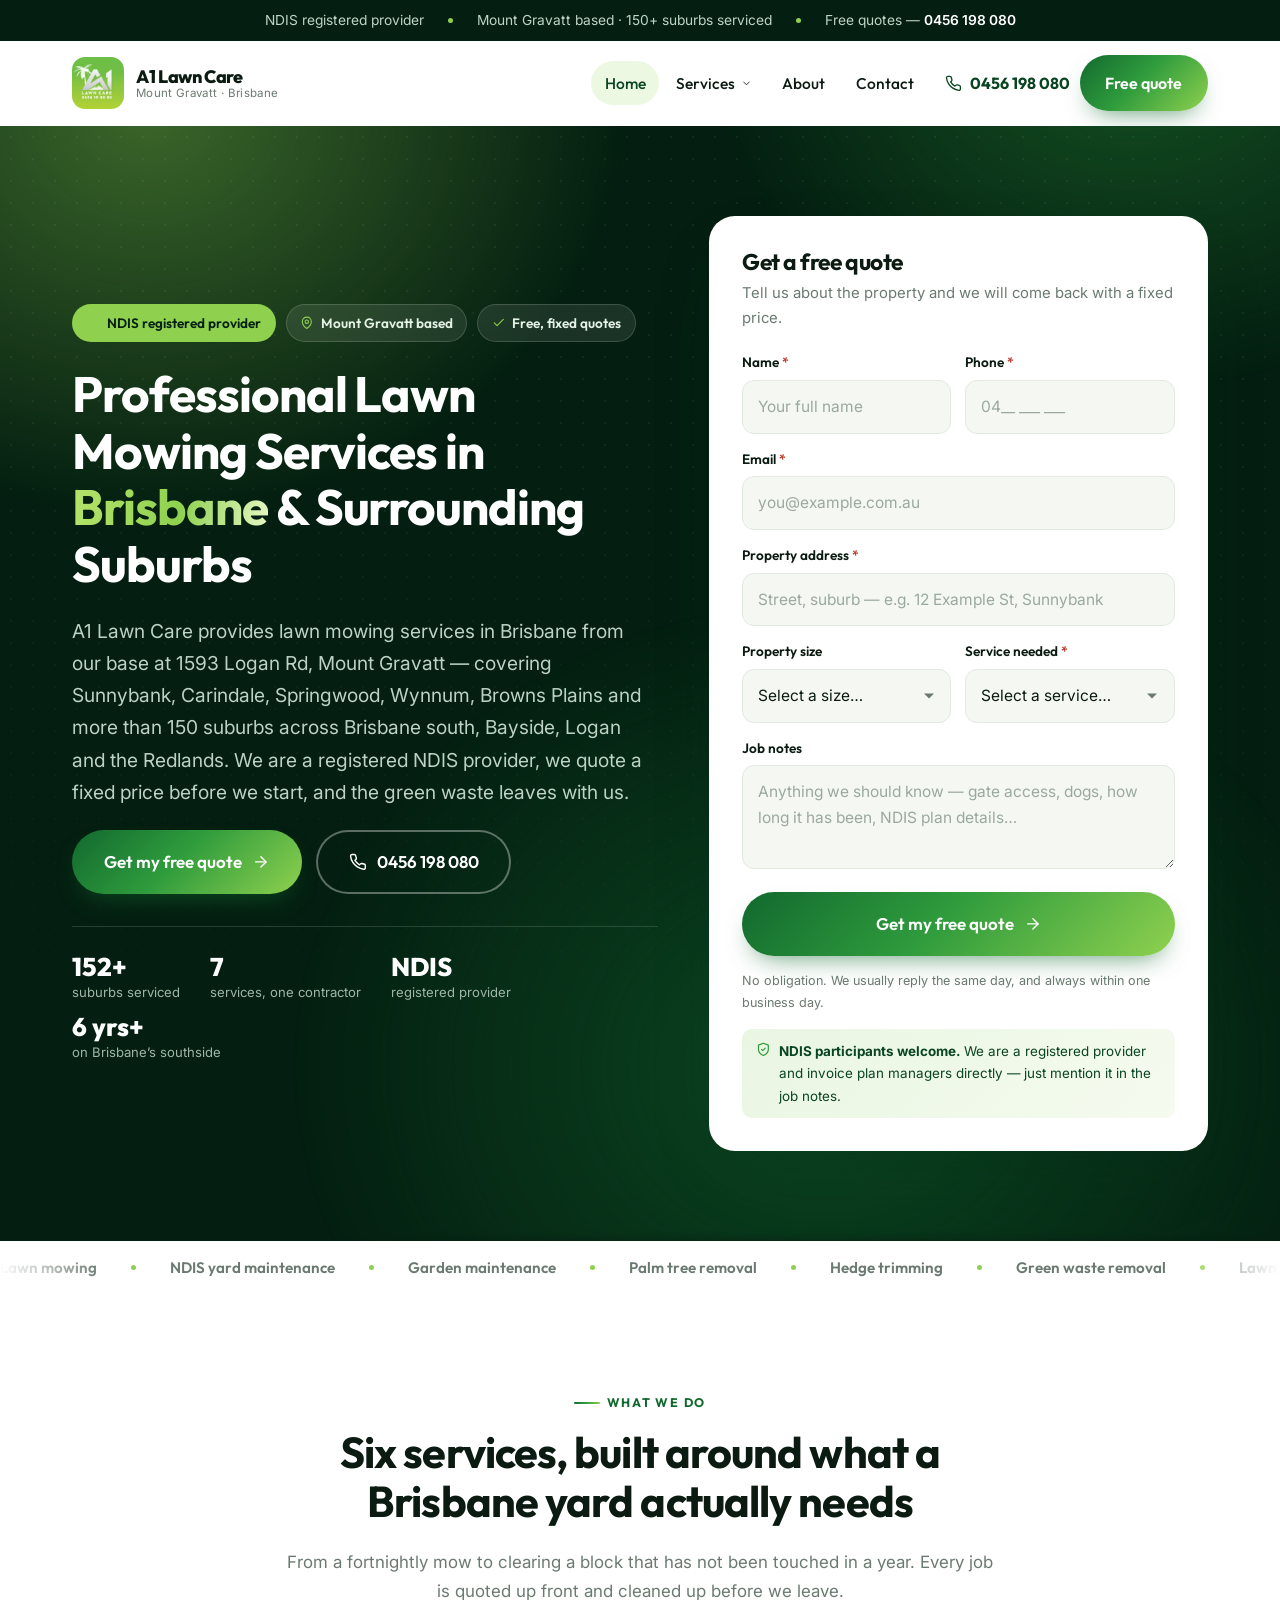
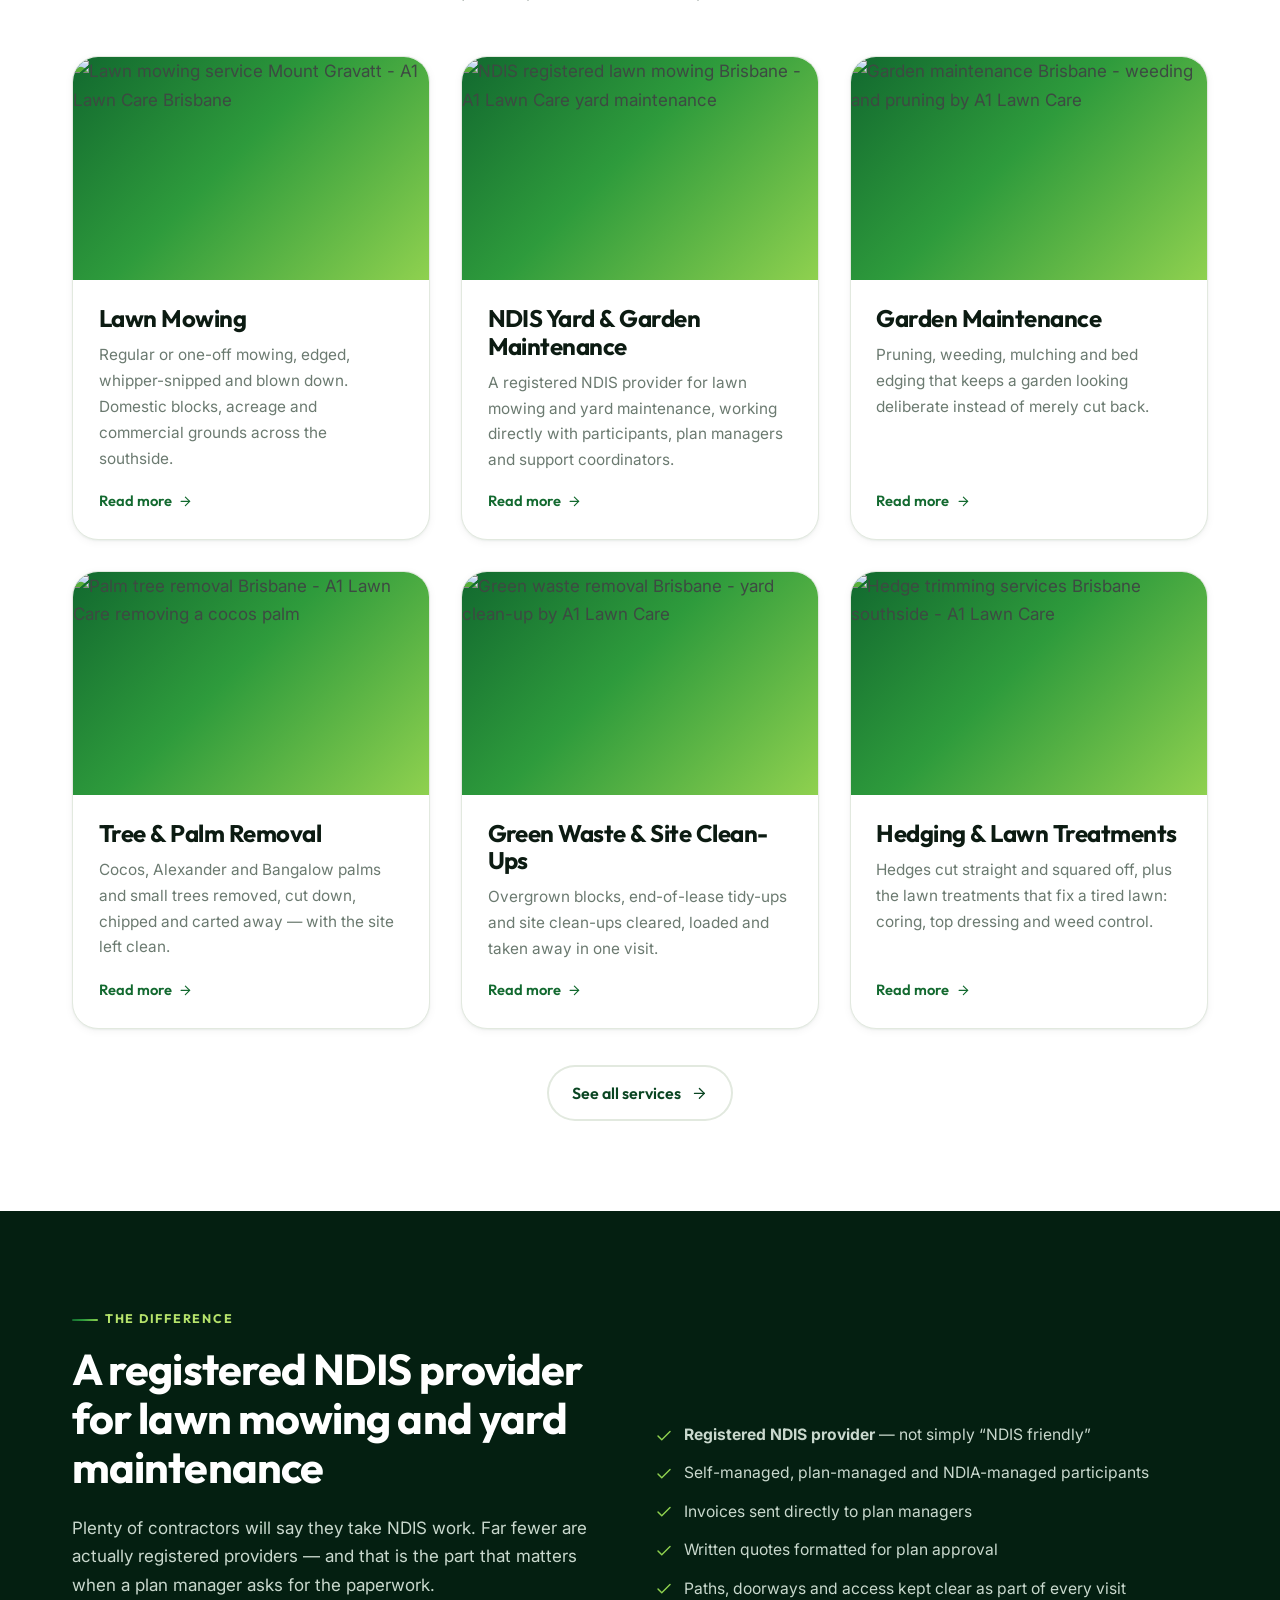
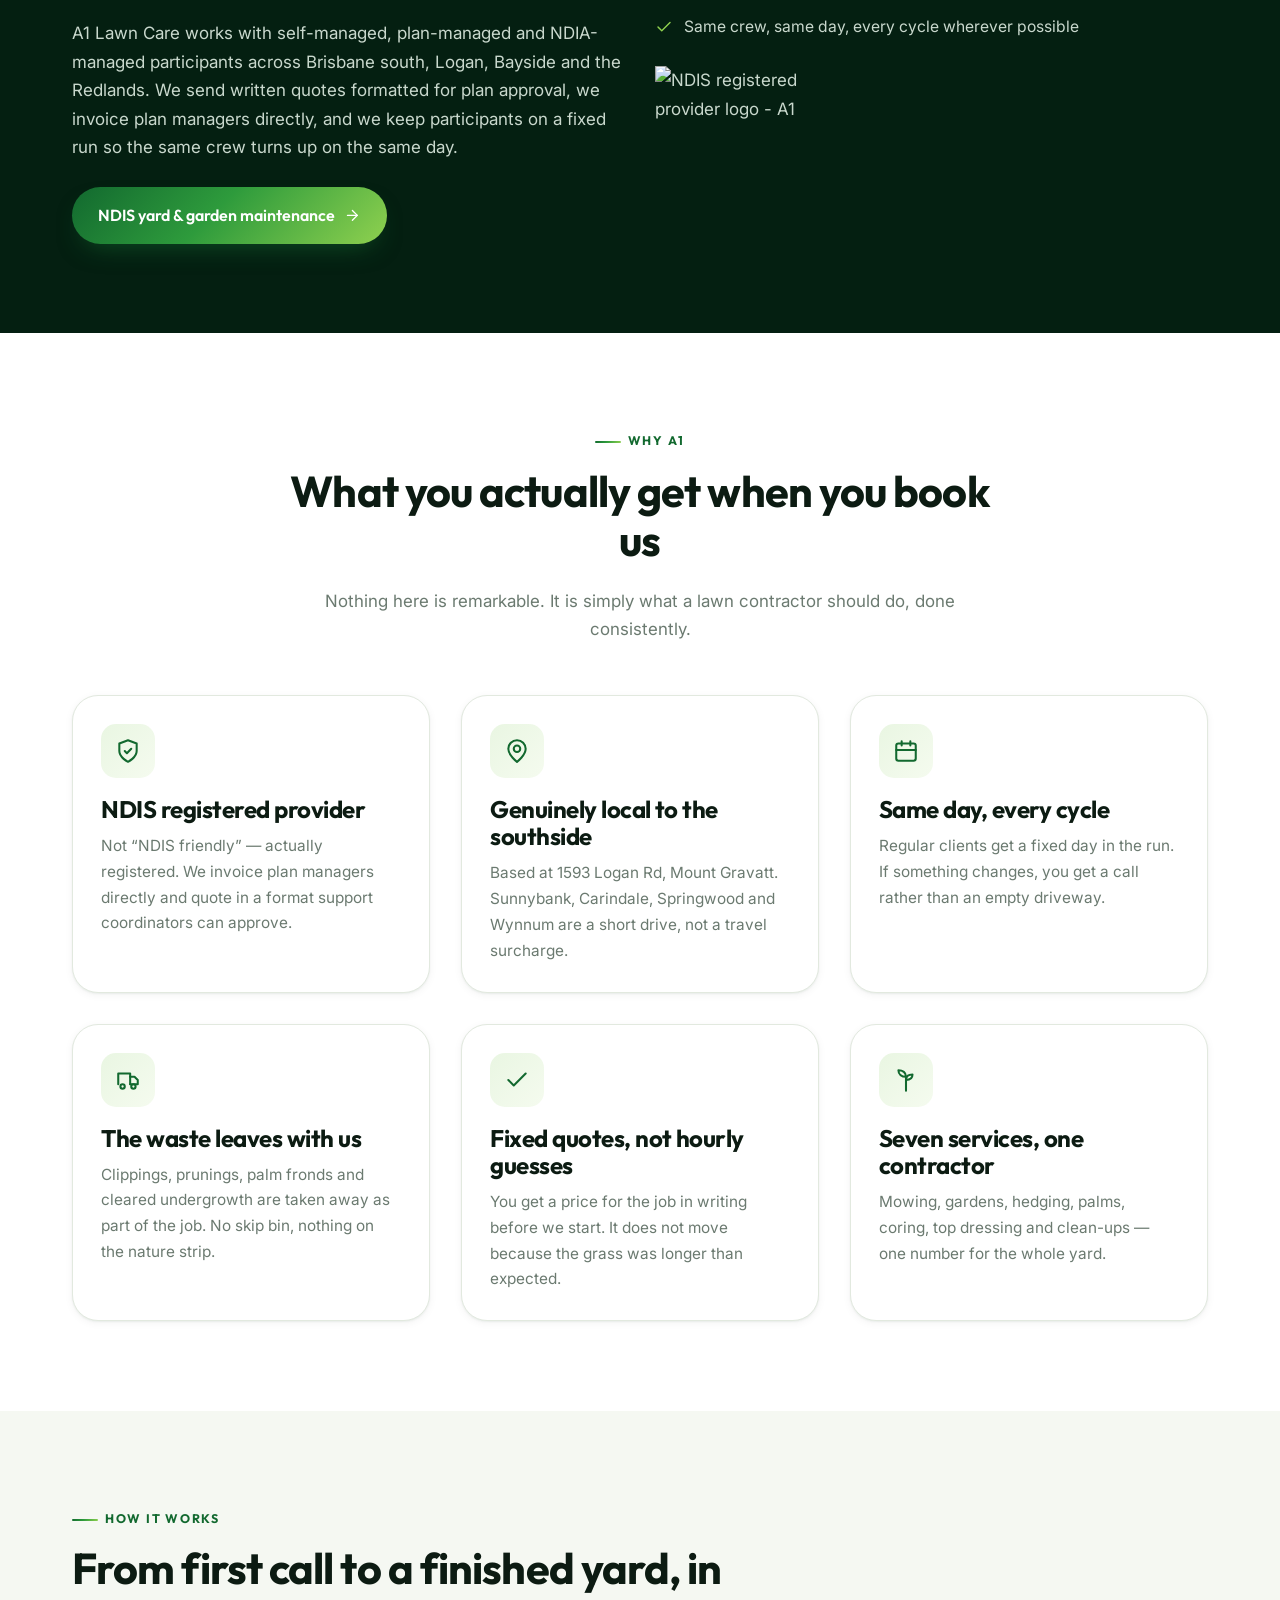
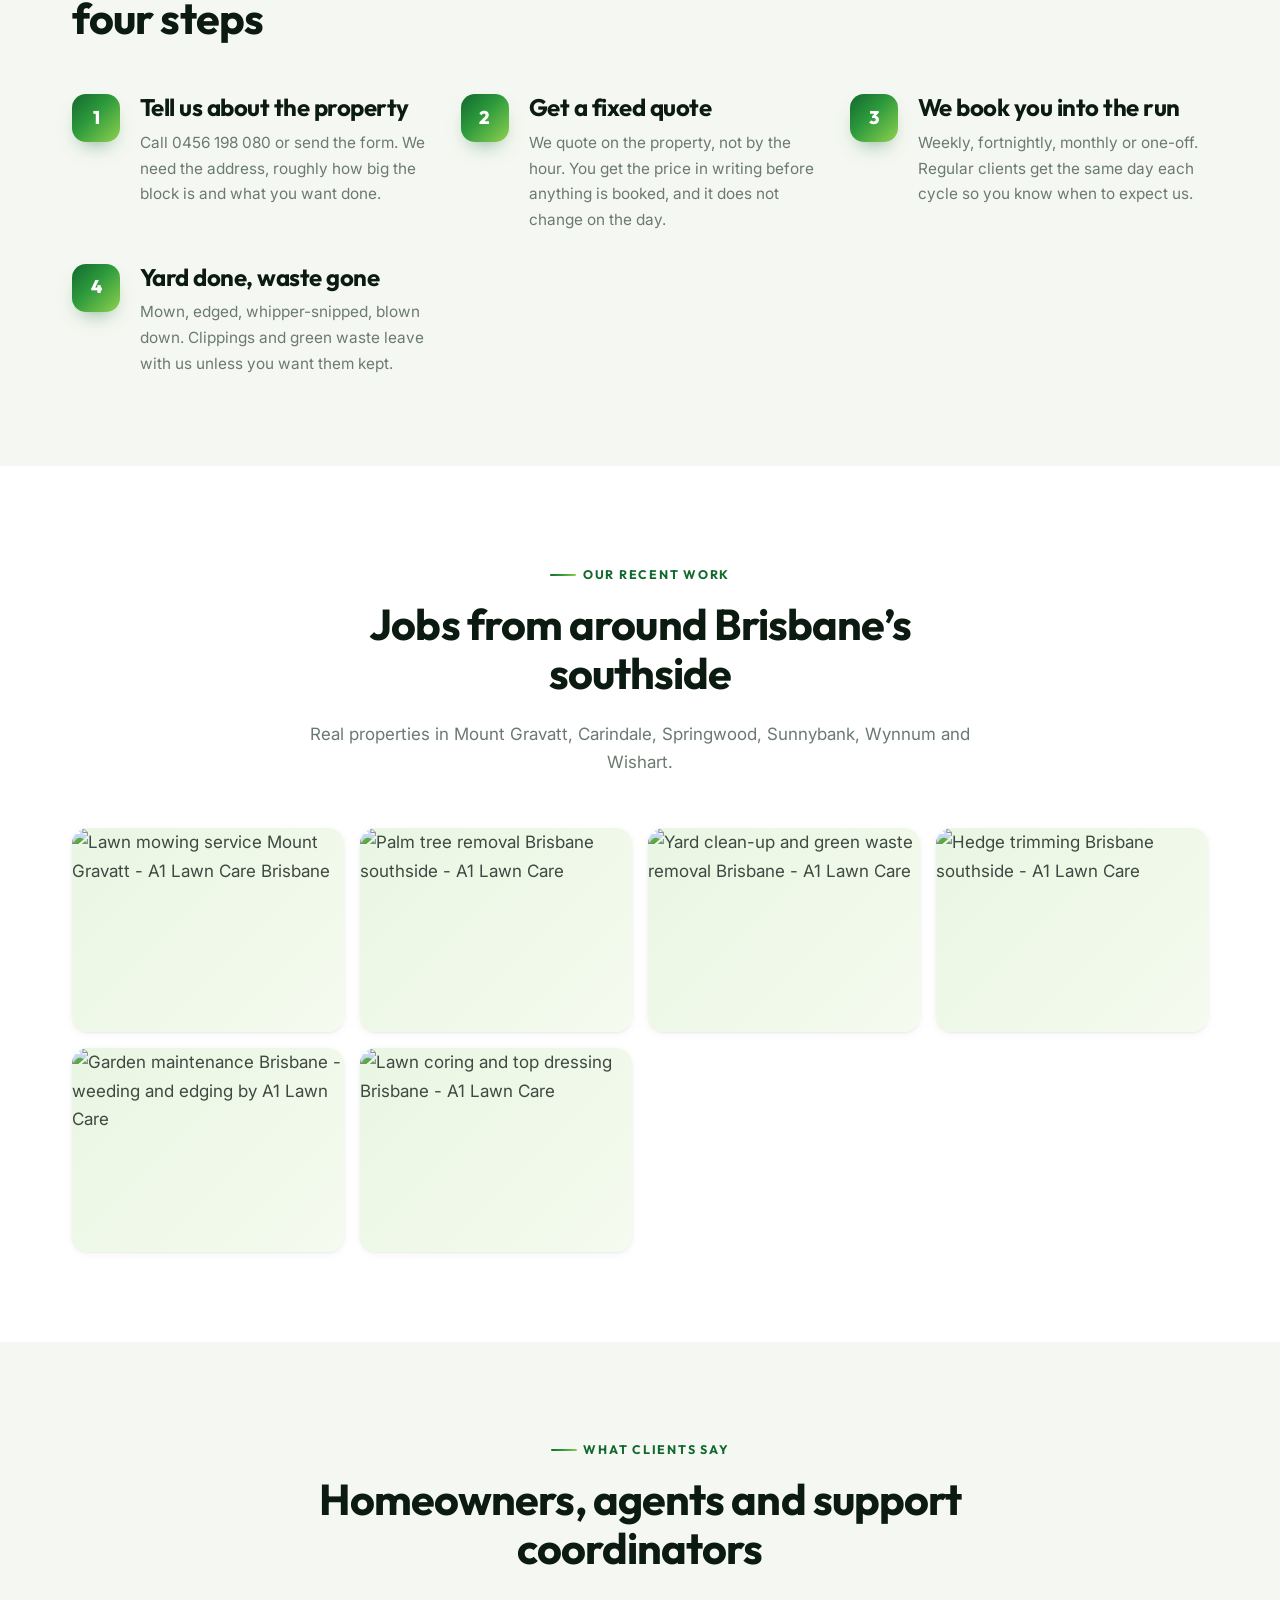
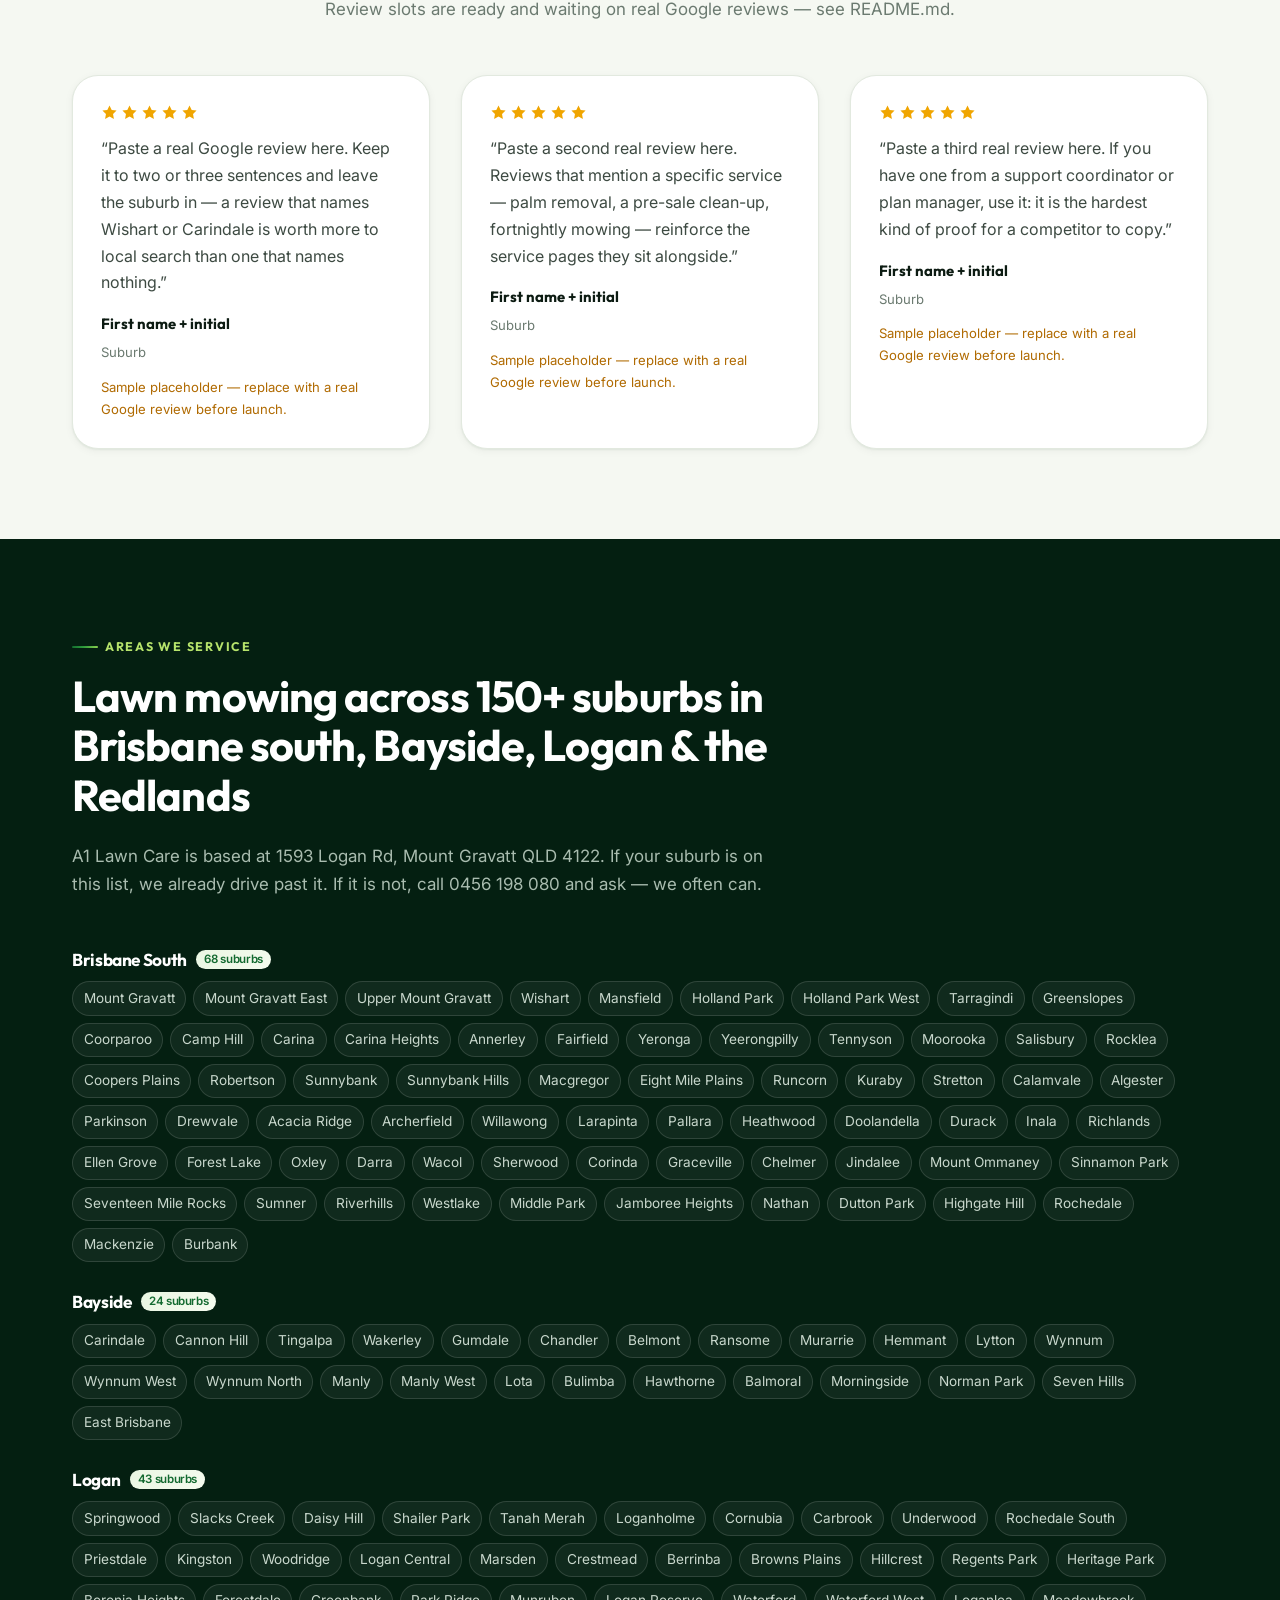
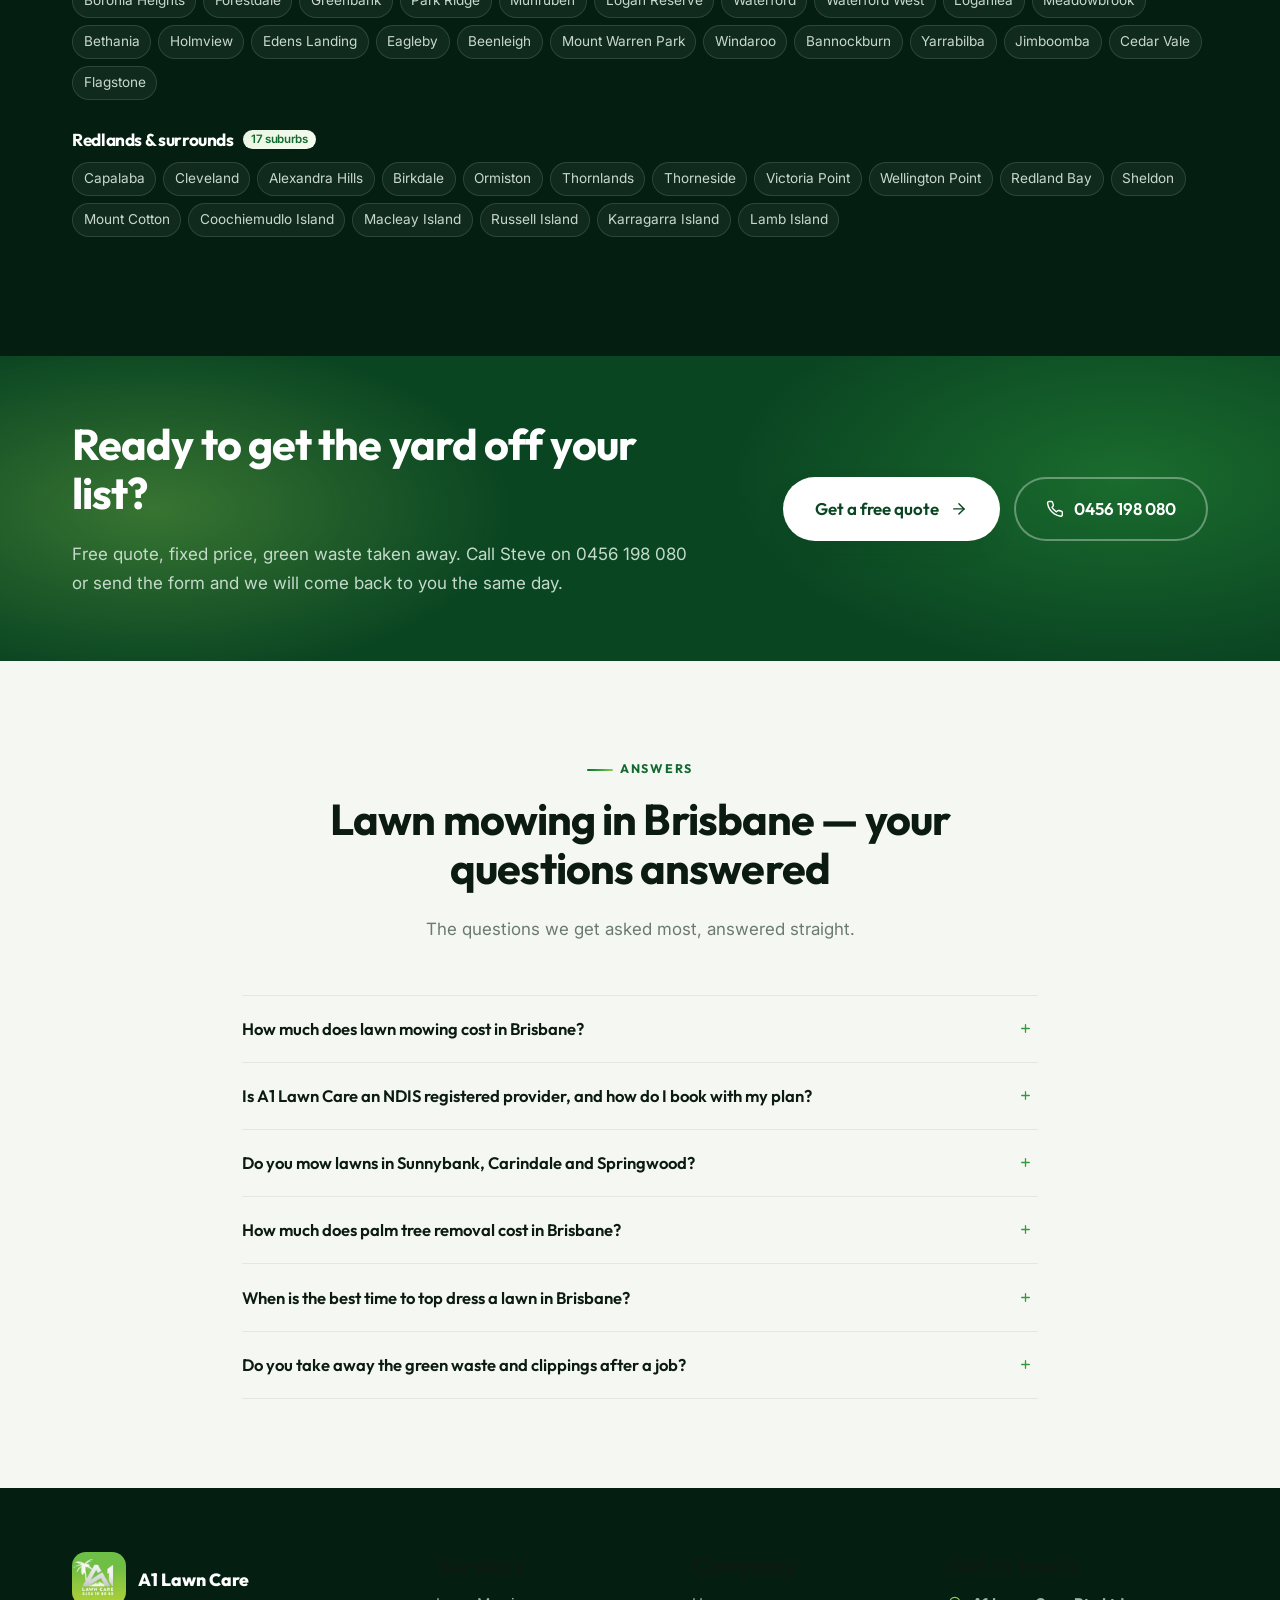
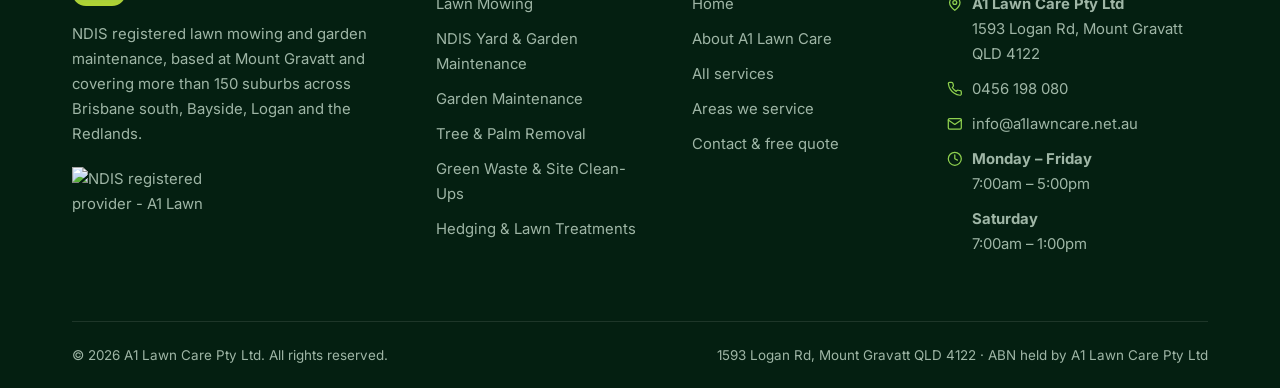
==== index.html @ 2d547457 "Build A1 Lawn Care website to the SEO research spec Static, animated marketing site for A1 Lawn Care" ====
<!DOCTYPE html>
<html lang="en-AU">
  <head>
    <meta charset="utf-8">
    <!-- Pinch-zoom deliberately left enabled (research section 04) -->
    <meta name="viewport" content="width=device-width, initial-scale=1">
    <title>Lawn Mowing Services Brisbane | A1 Lawn Care Mt Gravatt</title>
    <meta name="description" content="Lawn mowing services in Brisbane by A1 Lawn Care - an NDIS registered provider covering Mount Gravatt, Sunnybank, Bayside &amp; Logan. Get a free quote today.">
    <link rel="canonical" href="https://www.a1lawncare.net.au/">
    <meta name="robots" content="index, follow, max-image-preview:large, max-snippet:-1, max-video-preview:-1">
    <meta name="author" content="A1 Lawn Care Pty Ltd">
    <meta name="geo.region" content="AU-QLD">
    <meta name="geo.placename" content="Mount Gravatt, Queensland">
    <meta name="geo.position" content="-27.5406;153.0776">
    <meta name="ICBM" content="-27.5406, 153.0776">

    <meta property="og:type" content="website">
    <meta property="og:locale" content="en_AU">
    <meta property="og:site_name" content="A1 Lawn Care Pty Ltd">
    <meta property="og:title" content="Lawn Mowing Services Brisbane | A1 Lawn Care Mt Gravatt">
    <meta property="og:description" content="Lawn mowing services in Brisbane by A1 Lawn Care - an NDIS registered provider covering Mount Gravatt, Sunnybank, Bayside &amp; Logan. Get a free quote today.">
    <meta property="og:url" content="https://www.a1lawncare.net.au/">
    <meta property="og:image" content="https://www.a1lawncare.net.au/assets/img/gallery-01.webp">
    <meta name="twitter:card" content="summary_large_image">
    <meta name="twitter:title" content="Lawn Mowing Services Brisbane | A1 Lawn Care Mt Gravatt">
    <meta name="twitter:description" content="Lawn mowing services in Brisbane by A1 Lawn Care - an NDIS registered provider covering Mount Gravatt, Sunnybank, Bayside &amp; Logan. Get a free quote today.">
    <meta name="twitter:image" content="https://www.a1lawncare.net.au/assets/img/gallery-01.webp">

    <meta name="theme-color" content="#05301A">
    <link rel="icon" href="/assets/img/a1-lawn-care-logo.webp" type="image/webp">
    <link rel="apple-touch-icon" href="/assets/img/a1-lawn-care-logo.webp">

    <link rel="preconnect" href="https://fonts.googleapis.com">
    <link rel="preconnect" href="https://fonts.gstatic.com" crossorigin>
    <link rel="preload" as="style" href="https://fonts.googleapis.com/css2?family=Inter:wght@400;500;600&family=Outfit:wght@500;600;700;800&display=swap">
    <link rel="stylesheet" href="https://fonts.googleapis.com/css2?family=Inter:wght@400;500;600&family=Outfit:wght@500;600;700;800&display=swap" media="print" onload="this.media='all'">
    <noscript><link rel="stylesheet" href="https://fonts.googleapis.com/css2?family=Inter:wght@400;500;600&family=Outfit:wght@500;600;700;800&display=swap"></noscript>
    <link rel="stylesheet" href="/assets/css/site.css">
    <script>document.documentElement.className += " js";</script>

    <!-- Conversion tracking: installed once, globally. Detects form submissions. -->
    <script
      src="https://link.msgsndr.com/js/external-tracking.js"
      data-tracking-id="tk_6582cb70c3d84289821c555a3d8691f9"
    ></script>
    <script type="application/ld+json">{"@context":"https://schema.org","@type":"LandscapingBusiness","@id":"https://www.a1lawncare.net.au/#business","name":"A1 Lawn Care Pty Ltd","alternateName":"A1 Lawn Care","url":"https://www.a1lawncare.net.au/","telephone":"+61456198080","email":"info@a1lawncare.net.au","image":"https://www.a1lawncare.net.au/assets/img/a1-lawn-care-logo.webp","logo":"https://www.a1lawncare.net.au/assets/img/a1-lawn-care-logo.webp","priceRange":"$$","currenciesAccepted":"AUD","paymentAccepted":"Cash, Bank transfer, Credit card, NDIS plan managed","foundingDate":"2019","description":"NDIS registered lawn mowing, garden maintenance, hedging, palm removal and green waste removal across Brisbane south, Bayside, Logan and the Redlands. Based at 1593 Logan Rd, Mount Gravatt QLD 4122.","address":{"@type":"PostalAddress","streetAddress":"1593 Logan Rd","addressLocality":"Mount Gravatt","addressRegion":"QLD","postalCode":"4122","addressCountry":"AU"},"geo":{"@type":"GeoCoordinates","latitude":-27.5406,"longitude":153.0776},"hasMap":"https://www.google.com/maps/search/?api=1&query=1593+Logan+Rd+Mount+Gravatt+QLD+4122","sameAs":["https://www.facebook.com/NDISmowing"],"openingHoursSpecification":[{"@type":"OpeningHoursSpecification","dayOfWeek":["Monday","Tuesday","Wednesday","Thursday","Friday"],"opens":"07:00","closes":"17:00"},{"@type":"OpeningHoursSpecification","dayOfWeek":["Saturday"],"opens":"07:00","closes":"13:00"}],"areaServed":[{"@type":"City","name":"Brisbane","addressRegion":"QLD","addressCountry":"AU"},{"@type":"City","name":"Logan City","addressRegion":"QLD","addressCountry":"AU"},{"@type":"City","name":"Redland City","addressRegion":"QLD","addressCountry":"AU"},{"@type":"Place","name":"Mount Gravatt, QLD"},{"@type":"Place","name":"Mount Gravatt East, QLD"},{"@type":"Place","name":"Upper Mount Gravatt, QLD"},{"@type":"Place","name":"Wishart, QLD"},{"@type":"Place","name":"Mansfield, QLD"},{"@type":"Place","name":"Holland Park, QLD"},{"@type":"Place","name":"Holland Park West, QLD"},{"@type":"Place","name":"Tarragindi, QLD"},{"@type":"Place","name":"Greenslopes, QLD"},{"@type":"Place","name":"Coorparoo, QLD"},{"@type":"Place","name":"Camp Hill, QLD"},{"@type":"Place","name":"Carina, QLD"},{"@type":"Place","name":"Carina Heights, QLD"},{"@type":"Place","name":"Annerley, QLD"},{"@type":"Place","name":"Fairfield, QLD"},{"@type":"Place","name":"Yeronga, QLD"},{"@type":"Place","name":"Yeerongpilly, QLD"},{"@type":"Place","name":"Tennyson, QLD"},{"@type":"Place","name":"Moorooka, QLD"},{"@type":"Place","name":"Salisbury, QLD"},{"@type":"Place","name":"Rocklea, QLD"},{"@type":"Place","name":"Coopers Plains, QLD"},{"@type":"Place","name":"Robertson, QLD"},{"@type":"Place","name":"Sunnybank, QLD"},{"@type":"Place","name":"Sunnybank Hills, QLD"},{"@type":"Place","name":"Macgregor, QLD"},{"@type":"Place","name":"Eight Mile Plains, QLD"},{"@type":"Place","name":"Runcorn, QLD"},{"@type":"Place","name":"Kuraby, QLD"},{"@type":"Place","name":"Stretton, QLD"},{"@type":"Place","name":"Calamvale, QLD"},{"@type":"Place","name":"Algester, QLD"},{"@type":"Place","name":"Parkinson, QLD"},{"@type":"Place","name":"Drewvale, QLD"},{"@type":"Place","name":"Acacia Ridge, QLD"},{"@type":"Place","name":"Archerfield, QLD"},{"@type":"Place","name":"Willawong, QLD"},{"@type":"Place","name":"Larapinta, QLD"},{"@type":"Place","name":"Pallara, QLD"},{"@type":"Place","name":"Heathwood, QLD"},{"@type":"Place","name":"Doolandella, QLD"},{"@type":"Place","name":"Durack, QLD"},{"@type":"Place","name":"Inala, QLD"},{"@type":"Place","name":"Richlands, QLD"},{"@type":"Place","name":"Ellen Grove, QLD"},{"@type":"Place","name":"Forest Lake, QLD"},{"@type":"Place","name":"Oxley, QLD"},{"@type":"Place","name":"Darra, QLD"},{"@type":"Place","name":"Wacol, QLD"},{"@type":"Place","name":"Sherwood, QLD"},{"@type":"Place","name":"Corinda, QLD"},{"@type":"Place","name":"Graceville, QLD"},{"@type":"Place","name":"Chelmer, QLD"},{"@type":"Place","name":"Jindalee, QLD"},{"@type":"Place","name":"Mount Ommaney, QLD"},{"@type":"Place","name":"Sinnamon Park, QLD"},{"@type":"Place","name":"Seventeen Mile Rocks, QLD"},{"@type":"Place","name":"Sumner, QLD"},{"@type":"Place","name":"Riverhills, QLD"},{"@type":"Place","name":"Westlake, QLD"},{"@type":"Place","name":"Middle Park, QLD"},{"@type":"Place","name":"Jamboree Heights, QLD"},{"@type":"Place","name":"Nathan, QLD"},{"@type":"Place","name":"Dutton Park, QLD"},{"@type":"Place","name":"Highgate Hill, QLD"},{"@type":"Place","name":"Rochedale, QLD"},{"@type":"Place","name":"Mackenzie, QLD"},{"@type":"Place","name":"Burbank, QLD"},{"@type":"Place","name":"Carindale, QLD"},{"@type":"Place","name":"Cannon Hill, QLD"},{"@type":"Place","name":"Tingalpa, QLD"},{"@type":"Place","name":"Wakerley, QLD"},{"@type":"Place","name":"Gumdale, QLD"},{"@type":"Place","name":"Chandler, QLD"},{"@type":"Place","name":"Belmont, QLD"},{"@type":"Place","name":"Ransome, QLD"},{"@type":"Place","name":"Murarrie, QLD"},{"@type":"Place","name":"Hemmant, QLD"},{"@type":"Place","name":"Lytton, QLD"},{"@type":"Place","name":"Wynnum, QLD"},{"@type":"Place","name":"Wynnum West, QLD"},{"@type":"Place","name":"Wynnum North, QLD"},{"@type":"Place","name":"Manly, QLD"},{"@type":"Place","name":"Manly West, QLD"},{"@type":"Place","name":"Lota, QLD"},{"@type":"Place","name":"Bulimba, QLD"},{"@type":"Place","name":"Hawthorne, QLD"},{"@type":"Place","name":"Balmoral, QLD"},{"@type":"Place","name":"Morningside, QLD"},{"@type":"Place","name":"Norman Park, QLD"},{"@type":"Place","name":"Seven Hills, QLD"},{"@type":"Place","name":"East Brisbane, QLD"},{"@type":"Place","name":"Springwood, QLD"},{"@type":"Place","name":"Slacks Creek, QLD"},{"@type":"Place","name":"Daisy Hill, QLD"},{"@type":"Place","name":"Shailer Park, QLD"},{"@type":"Place","name":"Tanah Merah, QLD"},{"@type":"Place","name":"Loganholme, QLD"},{"@type":"Place","name":"Cornubia, QLD"},{"@type":"Place","name":"Carbrook, QLD"},{"@type":"Place","name":"Underwood, QLD"},{"@type":"Place","name":"Rochedale South, QLD"},{"@type":"Place","name":"Priestdale, QLD"},{"@type":"Place","name":"Kingston, QLD"},{"@type":"Place","name":"Woodridge, QLD"},{"@type":"Place","name":"Logan Central, QLD"},{"@type":"Place","name":"Marsden, QLD"},{"@type":"Place","name":"Crestmead, QLD"},{"@type":"Place","name":"Berrinba, QLD"},{"@type":"Place","name":"Browns Plains, QLD"},{"@type":"Place","name":"Hillcrest, QLD"},{"@type":"Place","name":"Regents Park, QLD"},{"@type":"Place","name":"Heritage Park, QLD"},{"@type":"Place","name":"Boronia Heights, QLD"},{"@type":"Place","name":"Forestdale, QLD"},{"@type":"Place","name":"Greenbank, QLD"},{"@type":"Place","name":"Park Ridge, QLD"},{"@type":"Place","name":"Munruben, QLD"},{"@type":"Place","name":"Logan Reserve, QLD"},{"@type":"Place","name":"Waterford, QLD"},{"@type":"Place","name":"Waterford West, QLD"},{"@type":"Place","name":"Loganlea, QLD"},{"@type":"Place","name":"Meadowbrook, QLD"},{"@type":"Place","name":"Bethania, QLD"},{"@type":"Place","name":"Holmview, QLD"},{"@type":"Place","name":"Edens Landing, QLD"},{"@type":"Place","name":"Eagleby, QLD"},{"@type":"Place","name":"Beenleigh, QLD"},{"@type":"Place","name":"Mount Warren Park, QLD"},{"@type":"Place","name":"Windaroo, QLD"},{"@type":"Place","name":"Bannockburn, QLD"},{"@type":"Place","name":"Yarrabilba, QLD"},{"@type":"Place","name":"Jimboomba, QLD"},{"@type":"Place","name":"Cedar Vale, QLD"},{"@type":"Place","name":"Flagstone, QLD"},{"@type":"Place","name":"Capalaba, QLD"},{"@type":"Place","name":"Cleveland, QLD"},{"@type":"Place","name":"Alexandra Hills, QLD"},{"@type":"Place","name":"Birkdale, QLD"},{"@type":"Place","name":"Ormiston, QLD"},{"@type":"Place","name":"Thornlands, QLD"},{"@type":"Place","name":"Thorneside, QLD"},{"@type":"Place","name":"Victoria Point, QLD"},{"@type":"Place","name":"Wellington Point, QLD"},{"@type":"Place","name":"Redland Bay, QLD"},{"@type":"Place","name":"Sheldon, QLD"},{"@type":"Place","name":"Mount Cotton, QLD"},{"@type":"Place","name":"Coochiemudlo Island, QLD"},{"@type":"Place","name":"Macleay Island, QLD"},{"@type":"Place","name":"Russell Island, QLD"},{"@type":"Place","name":"Karragarra Island, QLD"},{"@type":"Place","name":"Lamb Island, QLD"}],"hasOfferCatalog":{"@type":"OfferCatalog","name":"Lawn and garden services","itemListElement":[{"@type":"Offer","itemOffered":{"@type":"Service","name":"Lawn Mowing","url":"https://www.a1lawncare.net.au/services/lawn-mowing/"}},{"@type":"Offer","itemOffered":{"@type":"Service","name":"NDIS Yard & Garden Maintenance","url":"https://www.a1lawncare.net.au/services/ndis-lawn-mowing/"}},{"@type":"Offer","itemOffered":{"@type":"Service","name":"Garden Maintenance","url":"https://www.a1lawncare.net.au/services/garden-maintenance/"}},{"@type":"Offer","itemOffered":{"@type":"Service","name":"Tree & Palm Removal","url":"https://www.a1lawncare.net.au/services/palm-tree-removal/"}},{"@type":"Offer","itemOffered":{"@type":"Service","name":"Green Waste & Site Clean-Ups","url":"https://www.a1lawncare.net.au/services/green-waste-removal/"}},{"@type":"Offer","itemOffered":{"@type":"Service","name":"Hedging & Lawn Treatments","url":"https://www.a1lawncare.net.au/services/hedge-trimming-lawn-treatments/"}}]},"founder":{"@type":"Person","name":"Steve Cope"},"knowsAbout":["Lawn mowing","NDIS yard maintenance","Garden maintenance","Palm tree removal","Green waste removal","Hedge trimming","Lawn coring","Lawn top dressing","Weed control"]}</script>
    <script type="application/ld+json">{"@context":"https://schema.org","@type":"FAQPage","mainEntity":[{"@type":"Question","name":"How much does lawn mowing cost in Brisbane?","acceptedAnswer":{"@type":"Answer","text":"Lawn mowing in Brisbane typically costs between $50 and $90 per visit for a standard suburban block. The price depends on block size, how much edging is involved, how long the grass has been left and whether clippings are taken away. A1 Lawn Care quotes every property before the first visit, and the price is fixed — it does not change on the day."}},{"@type":"Question","name":"Is A1 Lawn Care an NDIS registered provider, and how do I book with my plan?","acceptedAnswer":{"@type":"Answer","text":"Yes. A1 Lawn Care Pty Ltd is a registered NDIS provider for lawn mowing and yard maintenance. Call 0456 198 080 or send an enquiry with the property address and how often you need the yard done, and we will send a written quote you can pass to your plan manager or support coordinator. We work with self-managed, plan-managed and NDIA-managed participants, and we invoice plan managers directly."}},{"@type":"Question","name":"Do you mow lawns in Sunnybank, Carindale and Springwood?","acceptedAnswer":{"@type":"Answer","text":"Yes. A1 Lawn Care mows lawns in Sunnybank, Carindale and Springwood, along with more than 150 other suburbs across Brisbane south, Bayside, Logan and the Redlands. Our base is at 1593 Logan Rd, Mount Gravatt, so the whole southside is within easy reach."}},{"@type":"Question","name":"How much does palm tree removal cost in Brisbane?","acceptedAnswer":{"@type":"Answer","text":"Palm tree removal in Brisbane generally costs between $250 and $900 per palm. The three things that move the price are the height of the palm, how tight the access is, and whether the stump is ground out or cut flush. A1 Lawn Care quotes on site, and the quote includes removing every frond and trunk section from the property."}},{"@type":"Question","name":"When is the best time to top dress a lawn in Brisbane?","acceptedAnswer":{"@type":"Answer","text":"The best time to top dress a lawn in Brisbane is late spring to early summer — roughly October through January. The grass is growing hard and the warm, wet conditions let it push through the sand mix within a few weeks. Top dressing in winter, while couch and buffalo lawns are dormant, smothers the lawn instead of levelling it."}},{"@type":"Question","name":"Do you take away the green waste and clippings after a job?","acceptedAnswer":{"@type":"Answer","text":"Yes. Clippings, prunings, palm fronds and cleared undergrowth all go with us as part of the job, at no extra charge. You do not need a skip bin and nothing is left stacked on the nature strip. If you would rather keep the clippings for compost or mulch, tell us and we will leave them."}}]}</script>
    <script type="application/ld+json">{"@context":"https://schema.org","@type":"WebSite","@id":"https://www.a1lawncare.net.au/#website","url":"https://www.a1lawncare.net.au/","name":"A1 Lawn Care Pty Ltd","inLanguage":"en-AU","publisher":{"@id":"https://www.a1lawncare.net.au/#business"}}</script>
  </head>
  <body>
    <a class="skip-link" href="#main">Skip to content</a>

    <div class="topbar">
      <div class="container topbar-inner">
        <span>NDIS registered provider</span>
        <span class="dot" aria-hidden="true"></span>
        <span>Mount Gravatt based &middot; 150+ suburbs serviced</span>
        <span class="dot" aria-hidden="true"></span>
        <span>Free quotes &mdash; <a href="tel:+61456198080">0456 198 080</a></span>
      </div>
    </div>

    <header class="site-header">
      <div class="container header-inner">
        <a class="brand" href="/">
          <img src="/assets/img/a1-lawn-care-logo.webp" width="52" height="52"
               alt="A1 Lawn Care Pty Ltd logo - lawn mowing Brisbane">
          <span class="brand-text">
            <span class="brand-name">A1 Lawn Care</span>
            <span class="brand-tag">Mount Gravatt &middot; Brisbane</span>
          </span>
        </a>

        <nav class="primary-nav" aria-label="Primary">
          <ul>
            <li><a href="/" aria-current="page">Home</a></li>
            <li class="has-sub">
              <button type="button" aria-expanded="false">Services <svg viewBox="0 0 24 24" fill="none" stroke="currentColor" stroke-width="1.9" stroke-linecap="round" stroke-linejoin="round" aria-hidden="true"><path d="m6 9 6 6 6-6"/></svg></button>
              <ul class="submenu">
                <li><a href="/services/">All services<span class="sub-desc">The full list</span></a></li>
                <li><a href="/services/lawn-mowing/">Lawn Mowing<span class="sub-desc">lawn mowing mount gravatt</span></a></li><li><a href="/services/ndis-lawn-mowing/">NDIS Yard &amp; Garden Maintenance<span class="sub-desc">ndis mowing</span></a></li><li><a href="/services/garden-maintenance/">Garden Maintenance<span class="sub-desc">garden maintenance brisbane</span></a></li><li><a href="/services/palm-tree-removal/">Tree &amp; Palm Removal<span class="sub-desc">palm tree removal brisbane</span></a></li><li><a href="/services/green-waste-removal/">Green Waste &amp; Site Clean-Ups<span class="sub-desc">green waste removal brisbane</span></a></li><li><a href="/services/hedge-trimming-lawn-treatments/">Hedging &amp; Lawn Treatments<span class="sub-desc">hedge trimming services brisbane</span></a></li>
              </ul>
            </li>
            <li><a href="/about/">About</a></li>
            <li><a href="/contact/">Contact</a></li>
          </ul>
        </nav>

        <div class="header-cta">
          <a class="header-phone" href="tel:+61456198080"><svg viewBox="0 0 24 24" fill="none" stroke="currentColor" stroke-width="1.9" stroke-linecap="round" stroke-linejoin="round" aria-hidden="true"><path d="M22 16.9v3a2 2 0 0 1-2.2 2 19.8 19.8 0 0 1-8.6-3.1 19.5 19.5 0 0 1-6-6A19.8 19.8 0 0 1 2.1 4.2 2 2 0 0 1 4.1 2h3a2 2 0 0 1 2 1.7c.1 1 .4 1.9.7 2.8a2 2 0 0 1-.5 2.1L8.1 9.9a16 16 0 0 0 6 6l1.3-1.2a2 2 0 0 1 2.1-.5c.9.3 1.8.6 2.8.7a2 2 0 0 1 1.7 2Z"/></svg><span class="txt">0456 198 080</span></a>
          <a class="btn" href="/contact/">Free quote</a>
          <button class="nav-toggle" type="button" aria-label="Open menu" aria-expanded="false">
            <span></span>
          </button>
        </div>
      </div>
    </header>
    <div class="nav-scrim"></div>

    <main id="main">

      <!-- ============================ HERO ============================ -->
      <section class="hero">
        <div class="container hero-inner">
          <div>
            <div class="hero-badges reveal">
              <span class="pill pill--solid"><svg viewBox="0 0 24 24" fill="none" stroke="currentColor" stroke-width="1.9" stroke-linecap="round" stroke-linejoin="round" aria-hidden="true"><path d="M12 22s8-4 8-10V5l-8-3-8 3v7c0 6 8 10 8 10Z"/><path d="m9 12 2 2 4-4"/></svg> NDIS registered provider</span>
              <span class="pill"><svg viewBox="0 0 24 24" fill="none" stroke="currentColor" stroke-width="1.9" stroke-linecap="round" stroke-linejoin="round" aria-hidden="true"><path d="M20 10c0 6-8 12-8 12s-8-6-8-12a8 8 0 0 1 16 0Z"/><circle cx="12" cy="10" r="3"/></svg> Mount Gravatt based</span>
              <span class="pill"><svg viewBox="0 0 24 24" fill="none" stroke="currentColor" stroke-width="1.9" stroke-linecap="round" stroke-linejoin="round" aria-hidden="true"><path d="m20 6-11 11-5-5"/></svg> Free, fixed quotes</span>
            </div>

            <h1 class="reveal">Professional Lawn Mowing Services in
              <span class="accent">Brisbane</span> &amp; Surrounding Suburbs</h1>

            <p class="hero-lede reveal">A1 Lawn Care provides lawn mowing services in
              Brisbane from our base at 1593 Logan Rd, Mount Gravatt &mdash; covering
              Sunnybank, Carindale, Springwood, Wynnum, Browns Plains and more than
              150 suburbs across Brisbane south, Bayside, Logan and the Redlands.
              We are a registered NDIS provider, we quote a fixed price before we
              start, and the green waste leaves with us.</p>

            <div class="btn-row reveal">
              <a class="btn btn--lg" href="#quote">Get my free quote <svg viewBox="0 0 24 24" fill="none" stroke="currentColor" stroke-width="1.9" stroke-linecap="round" stroke-linejoin="round" aria-hidden="true"><path d="M5 12h14"/><path d="m12 5 7 7-7 7"/></svg></a>
              <a class="btn btn--outline-light btn--lg" href="tel:+61456198080"><svg viewBox="0 0 24 24" fill="none" stroke="currentColor" stroke-width="1.9" stroke-linecap="round" stroke-linejoin="round" aria-hidden="true"><path d="M22 16.9v3a2 2 0 0 1-2.2 2 19.8 19.8 0 0 1-8.6-3.1 19.5 19.5 0 0 1-6-6A19.8 19.8 0 0 1 2.1 4.2 2 2 0 0 1 4.1 2h3a2 2 0 0 1 2 1.7c.1 1 .4 1.9.7 2.8a2 2 0 0 1-.5 2.1L8.1 9.9a16 16 0 0 0 6 6l1.3-1.2a2 2 0 0 1 2.1-.5c.9.3 1.8.6 2.8.7a2 2 0 0 1 1.7 2Z"/></svg> 0456 198 080</a>
            </div>

            <div class="hero-proof reveal">
              <div><span class="num" data-count-to="152" data-count-suffix="+">0</span>
                   <span class="lbl">suburbs serviced</span></div>
              <div><span class="num" data-count-to="7">0</span>
                   <span class="lbl">services, one contractor</span></div>
              <div><span class="num">NDIS</span>
                   <span class="lbl">registered provider</span></div>
              <div><span class="num" data-count-to="6" data-count-suffix=" yrs+">0</span>
                   <span class="lbl">on Brisbane’s southside</span></div>
            </div>
          </div>

          <div class="quote-card reveal" id="quote">
            <form class="js-quote-form" id="hero-quote" data-redirect="/thank-you/"
            action="/thank-you/" method="post" novalidate>
        <h2>Get a free quote</h2>
        <p class="quote-sub">Tell us about the property and we will come back with a fixed price.</p>

        <!-- Honeypot: hidden from people, irresistible to bots -->
        <div class="hp-field" aria-hidden="true">
          <label for="hero-quote-hp">Company website</label>
          <input type="text" id="hero-quote-hp" name="company_website" tabindex="-1" autocomplete="off">
        </div>

        <div class="field-row">
          <div class="field">
            <label for="hero-quote-name">Name <span class="req" aria-hidden="true">*</span></label>
            <input type="text" id="hero-quote-name" name="full_name" autocomplete="name"
                   placeholder="Your full name" required>
            <span class="err" role="alert"></span>
          </div>
          <div class="field">
            <label for="hero-quote-phone">Phone <span class="req" aria-hidden="true">*</span></label>
            <input type="tel" id="hero-quote-phone" name="phone" autocomplete="tel"
                   placeholder="04__ ___ ___" required>
            <span class="err" role="alert"></span>
          </div>
        </div>

        <div class="field">
          <label for="hero-quote-email">Email <span class="req" aria-hidden="true">*</span></label>
          <input type="email" id="hero-quote-email" name="email" autocomplete="email"
                 placeholder="you@example.com.au" required>
          <span class="err" role="alert"></span>
        </div>

        <div class="field">
          <label for="hero-quote-address">Property address <span class="req" aria-hidden="true">*</span></label>
          <input type="text" id="hero-quote-address" name="property_address"
                 autocomplete="street-address"
                 placeholder="Street, suburb — e.g. 12 Example St, Sunnybank" required>
          <span class="err" role="alert"></span>
        </div>

        <div class="field-row">
          <div class="field">
            <label for="hero-quote-size">Property size</label>
            <select id="hero-quote-size" name="property_size">
              <option value="">Select a size&hellip;</option>
              <option value="Small yard / courtyard">Small yard / courtyard</option><option value="Standard suburban block (up to 600m²)">Standard suburban block (up to 600m²)</option><option value="Large block (600–1000m²)">Large block (600–1000m²)</option><option value="Acreage (1000m²+)">Acreage (1000m²+)</option><option value="Commercial / body corporate">Commercial / body corporate</option><option value="Not sure">Not sure</option>
            </select>
          </div>
          <div class="field">
            <label for="hero-quote-service">Service needed <span class="req" aria-hidden="true">*</span></label>
            <select id="hero-quote-service" name="service_needed" required>
              <option value="">Select a service&hellip;</option>
              <option value="Lawn mowing">Lawn mowing</option><option value="NDIS yard &amp; garden maintenance">NDIS yard &amp; garden maintenance</option><option value="Garden maintenance">Garden maintenance</option><option value="Tree &amp; palm removal">Tree &amp; palm removal</option><option value="Green waste removal / yard clean-up">Green waste removal / yard clean-up</option><option value="Hedge trimming">Hedge trimming</option><option value="Lawn coring &amp; top dressing">Lawn coring &amp; top dressing</option><option value="Weed control">Weed control</option><option value="Something else">Something else</option>
            </select>
            <span class="err" role="alert"></span>
          </div>
        </div>

        <div class="field">
          <label for="hero-quote-notes">Job notes</label>
          <textarea id="hero-quote-notes" name="job_notes"
                    placeholder="Anything we should know — gate access, dogs, how long it has been, NDIS plan details&hellip;"></textarea>
        </div>

        <button class="btn btn--lg btn--block" type="submit">Get my free quote <svg viewBox="0 0 24 24" fill="none" stroke="currentColor" stroke-width="1.9" stroke-linecap="round" stroke-linejoin="round" aria-hidden="true"><path d="M5 12h14"/><path d="m12 5 7 7-7 7"/></svg></button>
        <p class="form-fineprint">No obligation. We usually reply the same day, and
           always within one business day.</p>
      </form>
            <div class="ndis-note"><svg viewBox="0 0 24 24" fill="none" stroke="currentColor" stroke-width="1.9" stroke-linecap="round" stroke-linejoin="round" aria-hidden="true"><path d="M12 22s8-4 8-10V5l-8-3-8 3v7c0 6 8 10 8 10Z"/><path d="m9 12 2 2 4-4"/></svg>
              <span><strong>NDIS participants welcome.</strong> We are a registered
              provider and invoice plan managers directly &mdash; just mention it in the
              job notes.</span>
            </div>
          </div>
        </div>
      </section>

      <div class="marquee" aria-hidden="true">
        <div class="marquee-track"><span>Lawn mowing</span><span>NDIS yard maintenance</span><span>Garden maintenance</span><span>Palm tree removal</span><span>Hedge trimming</span><span>Green waste removal</span><span>Lawn coring</span><span>Top dressing</span><span>Weed control</span><span>Acreage mowing</span><span>Commercial mowing</span><span>Site clean-ups</span><span>Lawn mowing</span><span>NDIS yard maintenance</span><span>Garden maintenance</span><span>Palm tree removal</span><span>Hedge trimming</span><span>Green waste removal</span><span>Lawn coring</span><span>Top dressing</span><span>Weed control</span><span>Acreage mowing</span><span>Commercial mowing</span><span>Site clean-ups</span></div>
      </div>

      <!-- ========================== SERVICES ========================== -->
      <section class="section" id="services">
        <div class="container">
          <div class="section-head section-head--center reveal">
            <span class="eyebrow">What we do</span>
            <h2>Six services, built around what a Brisbane yard actually needs</h2>
            <p>From a fortnightly mow to clearing a block that has not been touched in
               a year. Every job is quoted up front and cleaned up before we leave.</p>
          </div>
          <div class="grid grid--3 reveal-stagger"><a class="card service-card" href="/services/lawn-mowing/">
          <div class="media">
            <img src="/assets/img/gallery-01.webp" width="640" height="400" loading="lazy"
                 decoding="async" alt="Lawn mowing service Mount Gravatt - A1 Lawn Care Brisbane">
          </div>
          <div class="body">
            <h3>Lawn Mowing</h3>
            <p>Regular or one-off mowing, edged, whipper-snipped and blown down. Domestic blocks, acreage and commercial grounds across the southside.</p>
            <span class="more">Read more <svg viewBox="0 0 24 24" fill="none" stroke="currentColor" stroke-width="1.9" stroke-linecap="round" stroke-linejoin="round" aria-hidden="true"><path d="M5 12h14"/><path d="m12 5 7 7-7 7"/></svg></span>
          </div>
        </a><a class="card service-card" href="/services/ndis-lawn-mowing/">
          <div class="media">
            <img src="/assets/img/gallery-02.webp" width="640" height="400" loading="lazy"
                 decoding="async" alt="NDIS registered lawn mowing Brisbane - A1 Lawn Care yard maintenance">
          </div>
          <div class="body">
            <h3>NDIS Yard &amp; Garden Maintenance</h3>
            <p>A registered NDIS provider for lawn mowing and yard maintenance, working directly with participants, plan managers and support coordinators.</p>
            <span class="more">Read more <svg viewBox="0 0 24 24" fill="none" stroke="currentColor" stroke-width="1.9" stroke-linecap="round" stroke-linejoin="round" aria-hidden="true"><path d="M5 12h14"/><path d="m12 5 7 7-7 7"/></svg></span>
          </div>
        </a><a class="card service-card" href="/services/garden-maintenance/">
          <div class="media">
            <img src="/assets/img/gallery-03.webp" width="640" height="400" loading="lazy"
                 decoding="async" alt="Garden maintenance Brisbane - weeding and pruning by A1 Lawn Care">
          </div>
          <div class="body">
            <h3>Garden Maintenance</h3>
            <p>Pruning, weeding, mulching and bed edging that keeps a garden looking deliberate instead of merely cut back.</p>
            <span class="more">Read more <svg viewBox="0 0 24 24" fill="none" stroke="currentColor" stroke-width="1.9" stroke-linecap="round" stroke-linejoin="round" aria-hidden="true"><path d="M5 12h14"/><path d="m12 5 7 7-7 7"/></svg></span>
          </div>
        </a><a class="card service-card" href="/services/palm-tree-removal/">
          <div class="media">
            <img src="/assets/img/gallery-04.webp" width="640" height="400" loading="lazy"
                 decoding="async" alt="Palm tree removal Brisbane - A1 Lawn Care removing a cocos palm">
          </div>
          <div class="body">
            <h3>Tree &amp; Palm Removal</h3>
            <p>Cocos, Alexander and Bangalow palms and small trees removed, cut down, chipped and carted away — with the site left clean.</p>
            <span class="more">Read more <svg viewBox="0 0 24 24" fill="none" stroke="currentColor" stroke-width="1.9" stroke-linecap="round" stroke-linejoin="round" aria-hidden="true"><path d="M5 12h14"/><path d="m12 5 7 7-7 7"/></svg></span>
          </div>
        </a><a class="card service-card" href="/services/green-waste-removal/">
          <div class="media">
            <img src="/assets/img/gallery-05.webp" width="640" height="400" loading="lazy"
                 decoding="async" alt="Green waste removal Brisbane - yard clean-up by A1 Lawn Care">
          </div>
          <div class="body">
            <h3>Green Waste &amp; Site Clean-Ups</h3>
            <p>Overgrown blocks, end-of-lease tidy-ups and site clean-ups cleared, loaded and taken away in one visit.</p>
            <span class="more">Read more <svg viewBox="0 0 24 24" fill="none" stroke="currentColor" stroke-width="1.9" stroke-linecap="round" stroke-linejoin="round" aria-hidden="true"><path d="M5 12h14"/><path d="m12 5 7 7-7 7"/></svg></span>
          </div>
        </a><a class="card service-card" href="/services/hedge-trimming-lawn-treatments/">
          <div class="media">
            <img src="/assets/img/gallery-06.webp" width="640" height="400" loading="lazy"
                 decoding="async" alt="Hedge trimming services Brisbane southside - A1 Lawn Care">
          </div>
          <div class="body">
            <h3>Hedging &amp; Lawn Treatments</h3>
            <p>Hedges cut straight and squared off, plus the lawn treatments that fix a tired lawn: coring, top dressing and weed control.</p>
            <span class="more">Read more <svg viewBox="0 0 24 24" fill="none" stroke="currentColor" stroke-width="1.9" stroke-linecap="round" stroke-linejoin="round" aria-hidden="true"><path d="M5 12h14"/><path d="m12 5 7 7-7 7"/></svg></span>
          </div>
        </a></div>
          <div class="btn-row reveal" style="justify-content:center;margin-top:36px">
            <a class="btn btn--ghost" href="/services/">See all services <svg viewBox="0 0 24 24" fill="none" stroke="currentColor" stroke-width="1.9" stroke-linecap="round" stroke-linejoin="round" aria-hidden="true"><path d="M5 12h14"/><path d="m12 5 7 7-7 7"/></svg></a>
          </div>
        </div>
      </section>

      <!-- =========================== NDIS ============================= -->
      <section class="section section--dark">
        <div class="container">
          <div class="grid grid--2" style="align-items:center">
            <div class="reveal">
              <span class="eyebrow">The difference</span>
              <h2>A registered NDIS provider for lawn mowing and yard maintenance</h2>
              <p>Plenty of contractors will say they take NDIS work. Far fewer are
                 actually registered providers &mdash; and that is the part that matters
                 when a plan manager asks for the paperwork.</p>
              <p>A1 Lawn Care works with self-managed, plan-managed and NDIA-managed
                 participants across Brisbane south, Logan, Bayside and the Redlands.
                 We send written quotes formatted for plan approval, we invoice plan
                 managers directly, and we keep participants on a fixed run so the
                 same crew turns up on the same day.</p>
              <div class="btn-row" style="margin-top:1.6rem">
                <a class="btn" href="/services/ndis-lawn-mowing/">NDIS yard &amp; garden maintenance <svg viewBox="0 0 24 24" fill="none" stroke="currentColor" stroke-width="1.9" stroke-linecap="round" stroke-linejoin="round" aria-hidden="true"><path d="M5 12h14"/><path d="m12 5 7 7-7 7"/></svg></a>
              </div>
            </div>
            <div class="reveal">
              <ul class="ticks">
                <li><svg viewBox="0 0 24 24" fill="none" stroke="currentColor" stroke-width="1.9" stroke-linecap="round" stroke-linejoin="round" aria-hidden="true"><path d="m20 6-11 11-5-5"/></svg><span><strong>Registered NDIS provider</strong> &mdash; not simply &ldquo;NDIS friendly&rdquo;</span></li>
                <li><svg viewBox="0 0 24 24" fill="none" stroke="currentColor" stroke-width="1.9" stroke-linecap="round" stroke-linejoin="round" aria-hidden="true"><path d="m20 6-11 11-5-5"/></svg><span>Self-managed, plan-managed and NDIA-managed participants</span></li>
                <li><svg viewBox="0 0 24 24" fill="none" stroke="currentColor" stroke-width="1.9" stroke-linecap="round" stroke-linejoin="round" aria-hidden="true"><path d="m20 6-11 11-5-5"/></svg><span>Invoices sent directly to plan managers</span></li>
                <li><svg viewBox="0 0 24 24" fill="none" stroke="currentColor" stroke-width="1.9" stroke-linecap="round" stroke-linejoin="round" aria-hidden="true"><path d="m20 6-11 11-5-5"/></svg><span>Written quotes formatted for plan approval</span></li>
                <li><svg viewBox="0 0 24 24" fill="none" stroke="currentColor" stroke-width="1.9" stroke-linecap="round" stroke-linejoin="round" aria-hidden="true"><path d="m20 6-11 11-5-5"/></svg><span>Paths, doorways and access kept clear as part of every visit</span></li>
                <li><svg viewBox="0 0 24 24" fill="none" stroke="currentColor" stroke-width="1.9" stroke-linecap="round" stroke-linejoin="round" aria-hidden="true"><path d="m20 6-11 11-5-5"/></svg><span>Same crew, same day, every cycle wherever possible</span></li>
              </ul>
              <img src="/assets/img/ndis-registered-provider-logo.webp" width="180" height="56"
                   loading="lazy" style="margin-top:26px"
                   alt="NDIS registered provider logo - A1 Lawn Care Brisbane">
            </div>
          </div>
        </div>
      </section>

      <!-- ============================ WHY ============================= -->
      <section class="section">
        <div class="container">
          <div class="section-head section-head--center reveal">
            <span class="eyebrow">Why A1</span>
            <h2>What you actually get when you book us</h2>
            <p>Nothing here is remarkable. It is simply what a lawn contractor should do,
               done consistently.</p>
          </div>
          <div class="grid grid--3"><div class="card reveal"><div class="card-icon"><svg viewBox="0 0 24 24" fill="none" stroke="currentColor" stroke-width="1.9" stroke-linecap="round" stroke-linejoin="round" aria-hidden="true"><path d="M12 22s8-4 8-10V5l-8-3-8 3v7c0 6 8 10 8 10Z"/><path d="m9 12 2 2 4-4"/></svg></div><h3>NDIS registered provider</h3><p>Not “NDIS friendly” — actually registered. We invoice plan managers directly and quote in a format support coordinators can approve.</p></div><div class="card reveal"><div class="card-icon"><svg viewBox="0 0 24 24" fill="none" stroke="currentColor" stroke-width="1.9" stroke-linecap="round" stroke-linejoin="round" aria-hidden="true"><path d="M20 10c0 6-8 12-8 12s-8-6-8-12a8 8 0 0 1 16 0Z"/><circle cx="12" cy="10" r="3"/></svg></div><h3>Genuinely local to the southside</h3><p>Based at 1593 Logan Rd, Mount Gravatt. Sunnybank, Carindale, Springwood and Wynnum are a short drive, not a travel surcharge.</p></div><div class="card reveal"><div class="card-icon"><svg viewBox="0 0 24 24" fill="none" stroke="currentColor" stroke-width="1.9" stroke-linecap="round" stroke-linejoin="round" aria-hidden="true"><rect x="3" y="5" width="18" height="16" rx="2"/><path d="M16 3v4M8 3v4M3 11h18"/></svg></div><h3>Same day, every cycle</h3><p>Regular clients get a fixed day in the run. If something changes, you get a call rather than an empty driveway.</p></div><div class="card reveal"><div class="card-icon"><svg viewBox="0 0 24 24" fill="none" stroke="currentColor" stroke-width="1.9" stroke-linecap="round" stroke-linejoin="round" aria-hidden="true"><path d="M3 16V6h11v10"/><path d="M14 9h4l3 3v4h-7"/><circle cx="7" cy="18" r="2"/><circle cx="17" cy="18" r="2"/></svg></div><h3>The waste leaves with us</h3><p>Clippings, prunings, palm fronds and cleared undergrowth are taken away as part of the job. No skip bin, nothing on the nature strip.</p></div><div class="card reveal"><div class="card-icon"><svg viewBox="0 0 24 24" fill="none" stroke="currentColor" stroke-width="1.9" stroke-linecap="round" stroke-linejoin="round" aria-hidden="true"><path d="m20 6-11 11-5-5"/></svg></div><h3>Fixed quotes, not hourly guesses</h3><p>You get a price for the job in writing before we start. It does not move because the grass was longer than expected.</p></div><div class="card reveal"><div class="card-icon"><svg viewBox="0 0 24 24" fill="none" stroke="currentColor" stroke-width="1.9" stroke-linecap="round" stroke-linejoin="round" aria-hidden="true"><path d="M12 22V9"/><path d="M12 9C12 5 9 3 5 3c0 4 3 6 7 6Z"/><path d="M12 12c0-3 2-5 6-5 0 3-2 5-6 5Z"/></svg></div><h3>Seven services, one contractor</h3><p>Mowing, gardens, hedging, palms, coring, top dressing and clean-ups — one number for the whole yard.</p></div></div>
        </div>
      </section>

      <!-- =========================== PROCESS ========================== -->
      <section class="section section--sand">
        <div class="container">
          <div class="section-head reveal">
            <span class="eyebrow">How it works</span>
            <h2>From first call to a finished yard, in four steps</h2>
          </div>
          <div class="grid grid--2 steps"><div class="step reveal"><h3>Tell us about the property</h3><p>Call 0456 198 080 or send the form. We need the address, roughly how big the block is and what you want done.</p></div><div class="step reveal"><h3>Get a fixed quote</h3><p>We quote on the property, not by the hour. You get the price in writing before anything is booked, and it does not change on the day.</p></div><div class="step reveal"><h3>We book you into the run</h3><p>Weekly, fortnightly, monthly or one-off. Regular clients get the same day each cycle so you know when to expect us.</p></div><div class="step reveal"><h3>Yard done, waste gone</h3><p>Mown, edged, whipper-snipped, blown down. Clippings and green waste leave with us unless you want them kept.</p></div></div>
        </div>
      </section>

      <!-- =========================== GALLERY ========================== -->
      <section class="section">
        <div class="container">
          <div class="section-head section-head--center reveal">
            <span class="eyebrow">Our recent work</span>
            <h2>Jobs from around Brisbane’s southside</h2>
            <p>Real properties in Mount Gravatt, Carindale, Springwood, Sunnybank,
               Wynnum and Wishart.</p>
          </div>
          <div class="gallery"><figure class="reveal">
          <img src="/assets/img/gallery-03.webp" width="600" height="450" loading="lazy"
               decoding="async" alt="Lawn mowing service Mount Gravatt - A1 Lawn Care Brisbane">
          <figcaption>Fortnightly mow, Mount Gravatt</figcaption>
        </figure><figure class="reveal">
          <img src="/assets/img/gallery-04.webp" width="600" height="450" loading="lazy"
               decoding="async" alt="Palm tree removal Brisbane southside - A1 Lawn Care">
          <figcaption>Cocos palm removal, Carindale</figcaption>
        </figure><figure class="reveal">
          <img src="/assets/img/gallery-05.webp" width="600" height="450" loading="lazy"
               decoding="async" alt="Yard clean-up and green waste removal Brisbane - A1 Lawn Care">
          <figcaption>Pre-sale yard clean-up, Springwood</figcaption>
        </figure><figure class="reveal">
          <img src="/assets/img/gallery-06.webp" width="600" height="450" loading="lazy"
               decoding="async" alt="Hedge trimming Brisbane southside - A1 Lawn Care">
          <figcaption>Hedge trimming, Sunnybank</figcaption>
        </figure><figure class="reveal">
          <img src="/assets/img/gallery-07.webp" width="600" height="450" loading="lazy"
               decoding="async" alt="Garden maintenance Brisbane - weeding and edging by A1 Lawn Care">
          <figcaption>Garden tidy, Wynnum</figcaption>
        </figure><figure class="reveal">
          <img src="/assets/img/gallery-08.webp" width="600" height="450" loading="lazy"
               decoding="async" alt="Lawn coring and top dressing Brisbane - A1 Lawn Care">
          <figcaption>Coring and top dressing, Wishart</figcaption>
        </figure></div>
        </div>
      </section>

      <!-- ======================== TESTIMONIALS ======================== -->
      <section class="section section--sand">
        <div class="container">
          <div class="section-head section-head--center reveal">
            <span class="eyebrow">What clients say</span>
            <h2>Homeowners, agents and support coordinators</h2>
            <p>Review slots are ready and waiting on real Google reviews —
               see README.md.</p>
          </div>
          <div class="grid grid--3"><div class="quote-item reveal">
          <div class="stars" aria-label="5 out of 5 stars"><svg viewBox="0 0 24 24" fill="currentColor" stroke="none" aria-hidden="true"><path d="m12 2 3.1 6.3 6.9 1-5 4.9 1.2 6.9-6.2-3.3-6.2 3.3L7 14.2l-5-4.9 6.9-1L12 2Z"/></svg><svg viewBox="0 0 24 24" fill="currentColor" stroke="none" aria-hidden="true"><path d="m12 2 3.1 6.3 6.9 1-5 4.9 1.2 6.9-6.2-3.3-6.2 3.3L7 14.2l-5-4.9 6.9-1L12 2Z"/></svg><svg viewBox="0 0 24 24" fill="currentColor" stroke="none" aria-hidden="true"><path d="m12 2 3.1 6.3 6.9 1-5 4.9 1.2 6.9-6.2-3.3-6.2 3.3L7 14.2l-5-4.9 6.9-1L12 2Z"/></svg><svg viewBox="0 0 24 24" fill="currentColor" stroke="none" aria-hidden="true"><path d="m12 2 3.1 6.3 6.9 1-5 4.9 1.2 6.9-6.2-3.3-6.2 3.3L7 14.2l-5-4.9 6.9-1L12 2Z"/></svg><svg viewBox="0 0 24 24" fill="currentColor" stroke="none" aria-hidden="true"><path d="m12 2 3.1 6.3 6.9 1-5 4.9 1.2 6.9-6.2-3.3-6.2 3.3L7 14.2l-5-4.9 6.9-1L12 2Z"/></svg></div>
          <blockquote>&ldquo;Paste a real Google review here. Keep it to two or three sentences and leave the suburb in — a review that names Wishart or Carindale is worth more to local search than one that names nothing.&rdquo;</blockquote>
          <cite>First name + initial</cite>
          <span class="where">Suburb</span>
          <span class="where" style="display:block;margin-top:10px;color:#B06A00">
            Sample placeholder &mdash; replace with a real Google review before launch.
          </span>
        </div><div class="quote-item reveal">
          <div class="stars" aria-label="5 out of 5 stars"><svg viewBox="0 0 24 24" fill="currentColor" stroke="none" aria-hidden="true"><path d="m12 2 3.1 6.3 6.9 1-5 4.9 1.2 6.9-6.2-3.3-6.2 3.3L7 14.2l-5-4.9 6.9-1L12 2Z"/></svg><svg viewBox="0 0 24 24" fill="currentColor" stroke="none" aria-hidden="true"><path d="m12 2 3.1 6.3 6.9 1-5 4.9 1.2 6.9-6.2-3.3-6.2 3.3L7 14.2l-5-4.9 6.9-1L12 2Z"/></svg><svg viewBox="0 0 24 24" fill="currentColor" stroke="none" aria-hidden="true"><path d="m12 2 3.1 6.3 6.9 1-5 4.9 1.2 6.9-6.2-3.3-6.2 3.3L7 14.2l-5-4.9 6.9-1L12 2Z"/></svg><svg viewBox="0 0 24 24" fill="currentColor" stroke="none" aria-hidden="true"><path d="m12 2 3.1 6.3 6.9 1-5 4.9 1.2 6.9-6.2-3.3-6.2 3.3L7 14.2l-5-4.9 6.9-1L12 2Z"/></svg><svg viewBox="0 0 24 24" fill="currentColor" stroke="none" aria-hidden="true"><path d="m12 2 3.1 6.3 6.9 1-5 4.9 1.2 6.9-6.2-3.3-6.2 3.3L7 14.2l-5-4.9 6.9-1L12 2Z"/></svg></div>
          <blockquote>&ldquo;Paste a second real review here. Reviews that mention a specific service — palm removal, a pre-sale clean-up, fortnightly mowing — reinforce the service pages they sit alongside.&rdquo;</blockquote>
          <cite>First name + initial</cite>
          <span class="where">Suburb</span>
          <span class="where" style="display:block;margin-top:10px;color:#B06A00">
            Sample placeholder &mdash; replace with a real Google review before launch.
          </span>
        </div><div class="quote-item reveal">
          <div class="stars" aria-label="5 out of 5 stars"><svg viewBox="0 0 24 24" fill="currentColor" stroke="none" aria-hidden="true"><path d="m12 2 3.1 6.3 6.9 1-5 4.9 1.2 6.9-6.2-3.3-6.2 3.3L7 14.2l-5-4.9 6.9-1L12 2Z"/></svg><svg viewBox="0 0 24 24" fill="currentColor" stroke="none" aria-hidden="true"><path d="m12 2 3.1 6.3 6.9 1-5 4.9 1.2 6.9-6.2-3.3-6.2 3.3L7 14.2l-5-4.9 6.9-1L12 2Z"/></svg><svg viewBox="0 0 24 24" fill="currentColor" stroke="none" aria-hidden="true"><path d="m12 2 3.1 6.3 6.9 1-5 4.9 1.2 6.9-6.2-3.3-6.2 3.3L7 14.2l-5-4.9 6.9-1L12 2Z"/></svg><svg viewBox="0 0 24 24" fill="currentColor" stroke="none" aria-hidden="true"><path d="m12 2 3.1 6.3 6.9 1-5 4.9 1.2 6.9-6.2-3.3-6.2 3.3L7 14.2l-5-4.9 6.9-1L12 2Z"/></svg><svg viewBox="0 0 24 24" fill="currentColor" stroke="none" aria-hidden="true"><path d="m12 2 3.1 6.3 6.9 1-5 4.9 1.2 6.9-6.2-3.3-6.2 3.3L7 14.2l-5-4.9 6.9-1L12 2Z"/></svg></div>
          <blockquote>&ldquo;Paste a third real review here. If you have one from a support coordinator or plan manager, use it: it is the hardest kind of proof for a competitor to copy.&rdquo;</blockquote>
          <cite>First name + initial</cite>
          <span class="where">Suburb</span>
          <span class="where" style="display:block;margin-top:10px;color:#B06A00">
            Sample placeholder &mdash; replace with a real Google review before launch.
          </span>
        </div></div>
        </div>
      </section>

<section class="section section--dark" id="areas">
      <div class="container">
        <div class="section-head reveal">
          <span class="eyebrow">Areas we service</span>
          <h2>Lawn mowing across 150+ suburbs in Brisbane south, Bayside, Logan &amp; the Redlands</h2>
          <p>A1 Lawn Care is based at 1593 Logan Rd, Mount Gravatt QLD 4122. If your suburb is on this list,
             we already drive past it. If it is not, call 0456 198 080 and ask &mdash; we
             often can.</p>
        </div>
        <div class="area-group reveal">
          <h3>Brisbane South <span class="chip">68 suburbs</span></h3>
          <ul class="suburb-list"><li>Mount Gravatt</li><li>Mount Gravatt East</li><li>Upper Mount Gravatt</li><li>Wishart</li><li>Mansfield</li><li>Holland Park</li><li>Holland Park West</li><li>Tarragindi</li><li>Greenslopes</li><li>Coorparoo</li><li>Camp Hill</li><li>Carina</li><li>Carina Heights</li><li>Annerley</li><li>Fairfield</li><li>Yeronga</li><li>Yeerongpilly</li><li>Tennyson</li><li>Moorooka</li><li>Salisbury</li><li>Rocklea</li><li>Coopers Plains</li><li>Robertson</li><li>Sunnybank</li><li>Sunnybank Hills</li><li>Macgregor</li><li>Eight Mile Plains</li><li>Runcorn</li><li>Kuraby</li><li>Stretton</li><li>Calamvale</li><li>Algester</li><li>Parkinson</li><li>Drewvale</li><li>Acacia Ridge</li><li>Archerfield</li><li>Willawong</li><li>Larapinta</li><li>Pallara</li><li>Heathwood</li><li>Doolandella</li><li>Durack</li><li>Inala</li><li>Richlands</li><li>Ellen Grove</li><li>Forest Lake</li><li>Oxley</li><li>Darra</li><li>Wacol</li><li>Sherwood</li><li>Corinda</li><li>Graceville</li><li>Chelmer</li><li>Jindalee</li><li>Mount Ommaney</li><li>Sinnamon Park</li><li>Seventeen Mile Rocks</li><li>Sumner</li><li>Riverhills</li><li>Westlake</li><li>Middle Park</li><li>Jamboree Heights</li><li>Nathan</li><li>Dutton Park</li><li>Highgate Hill</li><li>Rochedale</li><li>Mackenzie</li><li>Burbank</li></ul>
        </div><div class="area-group reveal">
          <h3>Bayside <span class="chip">24 suburbs</span></h3>
          <ul class="suburb-list"><li>Carindale</li><li>Cannon Hill</li><li>Tingalpa</li><li>Wakerley</li><li>Gumdale</li><li>Chandler</li><li>Belmont</li><li>Ransome</li><li>Murarrie</li><li>Hemmant</li><li>Lytton</li><li>Wynnum</li><li>Wynnum West</li><li>Wynnum North</li><li>Manly</li><li>Manly West</li><li>Lota</li><li>Bulimba</li><li>Hawthorne</li><li>Balmoral</li><li>Morningside</li><li>Norman Park</li><li>Seven Hills</li><li>East Brisbane</li></ul>
        </div><div class="area-group reveal">
          <h3>Logan <span class="chip">43 suburbs</span></h3>
          <ul class="suburb-list"><li>Springwood</li><li>Slacks Creek</li><li>Daisy Hill</li><li>Shailer Park</li><li>Tanah Merah</li><li>Loganholme</li><li>Cornubia</li><li>Carbrook</li><li>Underwood</li><li>Rochedale South</li><li>Priestdale</li><li>Kingston</li><li>Woodridge</li><li>Logan Central</li><li>Marsden</li><li>Crestmead</li><li>Berrinba</li><li>Browns Plains</li><li>Hillcrest</li><li>Regents Park</li><li>Heritage Park</li><li>Boronia Heights</li><li>Forestdale</li><li>Greenbank</li><li>Park Ridge</li><li>Munruben</li><li>Logan Reserve</li><li>Waterford</li><li>Waterford West</li><li>Loganlea</li><li>Meadowbrook</li><li>Bethania</li><li>Holmview</li><li>Edens Landing</li><li>Eagleby</li><li>Beenleigh</li><li>Mount Warren Park</li><li>Windaroo</li><li>Bannockburn</li><li>Yarrabilba</li><li>Jimboomba</li><li>Cedar Vale</li><li>Flagstone</li></ul>
        </div><div class="area-group reveal">
          <h3>Redlands &amp; surrounds <span class="chip">17 suburbs</span></h3>
          <ul class="suburb-list"><li>Capalaba</li><li>Cleveland</li><li>Alexandra Hills</li><li>Birkdale</li><li>Ormiston</li><li>Thornlands</li><li>Thorneside</li><li>Victoria Point</li><li>Wellington Point</li><li>Redland Bay</li><li>Sheldon</li><li>Mount Cotton</li><li>Coochiemudlo Island</li><li>Macleay Island</li><li>Russell Island</li><li>Karragarra Island</li><li>Lamb Island</li></ul>
        </div>
      </div>
    </section>

<section class="cta-band">
      <div class="container cta-inner">
        <div class="copy reveal">
          <h2>Ready to get the yard off your list?</h2>
          <p>Free quote, fixed price, green waste taken away. Call Steve on 0456 198 080 or send the form and we will come back to you the same day.</p>
        </div>
        <div class="btn-row reveal">
          <a class="btn btn--light btn--lg" href="/contact/">Get a free quote <svg viewBox="0 0 24 24" fill="none" stroke="currentColor" stroke-width="1.9" stroke-linecap="round" stroke-linejoin="round" aria-hidden="true"><path d="M5 12h14"/><path d="m12 5 7 7-7 7"/></svg></a>
          <a class="btn btn--outline-light btn--lg" href="tel:+61456198080"><svg viewBox="0 0 24 24" fill="none" stroke="currentColor" stroke-width="1.9" stroke-linecap="round" stroke-linejoin="round" aria-hidden="true"><path d="M22 16.9v3a2 2 0 0 1-2.2 2 19.8 19.8 0 0 1-8.6-3.1 19.5 19.5 0 0 1-6-6A19.8 19.8 0 0 1 2.1 4.2 2 2 0 0 1 4.1 2h3a2 2 0 0 1 2 1.7c.1 1 .4 1.9.7 2.8a2 2 0 0 1-.5 2.1L8.1 9.9a16 16 0 0 0 6 6l1.3-1.2a2 2 0 0 1 2.1-.5c.9.3 1.8.6 2.8.7a2 2 0 0 1 1.7 2Z"/></svg> 0456 198 080</a>
        </div>
      </div>
    </section>

<section class="section section--sand" id="faq">
      <div class="container container--narrow">
        <div class="section-head section-head--center reveal">
          <span class="eyebrow">Answers</span>
          <h2>Lawn mowing in Brisbane — your questions answered</h2>
          <p>The questions we get asked most, answered straight.</p>
        </div>
        <div class="faq reveal"><details>
          <summary>How much does lawn mowing cost in Brisbane?</summary>
          <div class="answer"><div><p>Lawn mowing in Brisbane typically costs between $50 and $90 per visit for a standard suburban block. The price depends on block size, how much edging is involved, how long the grass has been left and whether clippings are taken away. A1 Lawn Care quotes every property before the first visit, and the price is fixed — it does not change on the day.</p></div></div>
        </details><details>
          <summary>Is A1 Lawn Care an NDIS registered provider, and how do I book with my plan?</summary>
          <div class="answer"><div><p>Yes. A1 Lawn Care Pty Ltd is a registered NDIS provider for lawn mowing and yard maintenance. Call 0456 198 080 or send an enquiry with the property address and how often you need the yard done, and we will send a written quote you can pass to your plan manager or support coordinator. We work with self-managed, plan-managed and NDIA-managed participants, and we invoice plan managers directly.</p></div></div>
        </details><details>
          <summary>Do you mow lawns in Sunnybank, Carindale and Springwood?</summary>
          <div class="answer"><div><p>Yes. A1 Lawn Care mows lawns in Sunnybank, Carindale and Springwood, along with more than 150 other suburbs across Brisbane south, Bayside, Logan and the Redlands. Our base is at 1593 Logan Rd, Mount Gravatt, so the whole southside is within easy reach.</p></div></div>
        </details><details>
          <summary>How much does palm tree removal cost in Brisbane?</summary>
          <div class="answer"><div><p>Palm tree removal in Brisbane generally costs between $250 and $900 per palm. The three things that move the price are the height of the palm, how tight the access is, and whether the stump is ground out or cut flush. A1 Lawn Care quotes on site, and the quote includes removing every frond and trunk section from the property.</p></div></div>
        </details><details>
          <summary>When is the best time to top dress a lawn in Brisbane?</summary>
          <div class="answer"><div><p>The best time to top dress a lawn in Brisbane is late spring to early summer — roughly October through January. The grass is growing hard and the warm, wet conditions let it push through the sand mix within a few weeks. Top dressing in winter, while couch and buffalo lawns are dormant, smothers the lawn instead of levelling it.</p></div></div>
        </details><details>
          <summary>Do you take away the green waste and clippings after a job?</summary>
          <div class="answer"><div><p>Yes. Clippings, prunings, palm fronds and cleared undergrowth all go with us as part of the job, at no extra charge. You do not need a skip bin and nothing is left stacked on the nature strip. If you would rather keep the clippings for compost or mulch, tell us and we will leave them.</p></div></div>
        </details></div>
      </div>
    </section>

    </main>

    <footer class="site-footer">
      <div class="container">
        <div class="footer-main">
          <div>
            <a class="footer-brand" href="/">
              <img src="/assets/img/a1-lawn-care-logo.webp" width="54" height="54"
                   alt="A1 Lawn Care Pty Ltd logo">
              <span>A1 Lawn Care</span>
            </a>
            <p>NDIS registered lawn mowing and garden maintenance, based at Mount
               Gravatt and covering more than 150 suburbs across Brisbane south,
               Bayside, Logan and the Redlands.</p>
            <img class="footer-ndis" src="/assets/img/ndis-registered-provider-logo.webp"
                 width="150" height="47" loading="lazy"
                 alt="NDIS registered provider - A1 Lawn Care Brisbane">
          </div>

          <div>
            <h3>Services</h3>
            <ul><li><a href="/services/lawn-mowing/">Lawn Mowing</a></li><li><a href="/services/ndis-lawn-mowing/">NDIS Yard &amp; Garden Maintenance</a></li><li><a href="/services/garden-maintenance/">Garden Maintenance</a></li><li><a href="/services/palm-tree-removal/">Tree &amp; Palm Removal</a></li><li><a href="/services/green-waste-removal/">Green Waste &amp; Site Clean-Ups</a></li><li><a href="/services/hedge-trimming-lawn-treatments/">Hedging &amp; Lawn Treatments</a></li></ul>
          </div>

          <div>
            <h3>Company</h3>
            <ul>
              <li><a href="/">Home</a></li>
              <li><a href="/about/">About A1 Lawn Care</a></li>
              <li><a href="/services/">All services</a></li>
              <li><a href="/#areas">Areas we service</a></li>
              <li><a href="/contact/">Contact &amp; free quote</a></li>
            </ul>
          </div>

          <div>
            <h3>Get in touch</h3>
            <div class="footer-nap">
              <div><svg viewBox="0 0 24 24" fill="none" stroke="currentColor" stroke-width="1.9" stroke-linecap="round" stroke-linejoin="round" aria-hidden="true"><path d="M20 10c0 6-8 12-8 12s-8-6-8-12a8 8 0 0 1 16 0Z"/><circle cx="12" cy="10" r="3"/></svg><span><strong>A1 Lawn Care Pty Ltd</strong><br>1593 Logan Rd, Mount Gravatt QLD 4122</span></div>
              <div><svg viewBox="0 0 24 24" fill="none" stroke="currentColor" stroke-width="1.9" stroke-linecap="round" stroke-linejoin="round" aria-hidden="true"><path d="M22 16.9v3a2 2 0 0 1-2.2 2 19.8 19.8 0 0 1-8.6-3.1 19.5 19.5 0 0 1-6-6A19.8 19.8 0 0 1 2.1 4.2 2 2 0 0 1 4.1 2h3a2 2 0 0 1 2 1.7c.1 1 .4 1.9.7 2.8a2 2 0 0 1-.5 2.1L8.1 9.9a16 16 0 0 0 6 6l1.3-1.2a2 2 0 0 1 2.1-.5c.9.3 1.8.6 2.8.7a2 2 0 0 1 1.7 2Z"/></svg><a href="tel:+61456198080">0456 198 080</a></div>
              <div><svg viewBox="0 0 24 24" fill="none" stroke="currentColor" stroke-width="1.9" stroke-linecap="round" stroke-linejoin="round" aria-hidden="true"><path d="M4 4h16a2 2 0 0 1 2 2v12a2 2 0 0 1-2 2H4a2 2 0 0 1-2-2V6a2 2 0 0 1 2-2Z"/><path d="m22 6-10 7L2 6"/></svg><a href="mailto:info@a1lawncare.net.au">info@a1lawncare.net.au</a></div>
              <div><svg viewBox="0 0 24 24" fill="none" stroke="currentColor" stroke-width="1.9" stroke-linecap="round" stroke-linejoin="round" aria-hidden="true"><circle cx="12" cy="12" r="10"/><path d="M12 6v6l4 2"/></svg><span><strong>Monday – Friday</strong><br>7:00am – 5:00pm</span></div><div><span style="padding-left:1.7em"><strong>Saturday</strong><br>7:00am – 1:00pm</span></div>
            </div>
          </div>
        </div>

        <div class="footer-bottom">
          <span>&copy; 2026 A1 Lawn Care Pty Ltd. All rights reserved.</span>
          <span>1593 Logan Rd, Mount Gravatt QLD 4122 &middot; ABN held by A1 Lawn Care Pty Ltd</span>
        </div>
      </div>
    </footer>

    <button class="to-top" type="button" aria-label="Back to top"><svg viewBox="0 0 24 24" fill="none" stroke="currentColor" stroke-width="1.9" stroke-linecap="round" stroke-linejoin="round" aria-hidden="true"><path d="m18 15-6-6-6 6"/></svg></button>

    <div class="mobile-bar">
      <a href="tel:+61456198080"><svg viewBox="0 0 24 24" fill="none" stroke="currentColor" stroke-width="1.9" stroke-linecap="round" stroke-linejoin="round" aria-hidden="true"><path d="M22 16.9v3a2 2 0 0 1-2.2 2 19.8 19.8 0 0 1-8.6-3.1 19.5 19.5 0 0 1-6-6A19.8 19.8 0 0 1 2.1 4.2 2 2 0 0 1 4.1 2h3a2 2 0 0 1 2 1.7c.1 1 .4 1.9.7 2.8a2 2 0 0 1-.5 2.1L8.1 9.9a16 16 0 0 0 6 6l1.3-1.2a2 2 0 0 1 2.1-.5c.9.3 1.8.6 2.8.7a2 2 0 0 1 1.7 2Z"/></svg>Call now</a>
      <a class="primary" href="/contact/"><svg viewBox="0 0 24 24" fill="none" stroke="currentColor" stroke-width="1.9" stroke-linecap="round" stroke-linejoin="round" aria-hidden="true"><path d="M4 4h16a2 2 0 0 1 2 2v12a2 2 0 0 1-2 2H4a2 2 0 0 1-2-2V6a2 2 0 0 1 2-2Z"/><path d="m22 6-10 7L2 6"/></svg>Free quote</a>
    </div>

    <script src="/assets/js/site.js" defer></script>
  </body>
</html>
---- assets/css/site.css ----
/* ==========================================================================
   A1 Lawn Care Pty Ltd — site stylesheet
   Brand: lime→green gradient taken from the A1 Lawn Care logo mark.
   ========================================================================== */

/* ---------- Tokens ---------- */
:root {
  --green-950: #041F11;
  --green-900: #05301A;
  --green-800: #0A4522;
  --green-700: #12692F;
  --green-600: #2E9B3C;
  --green-500: #5FBF3B;
  --lime-400: #8FD14F;
  --lime-300: #B6E36B;
  --lime-200: #D6F09C;

  --ink: #0C1B12;
  --body: #3D4A42;
  --muted: #6B7A70;
  --line: #E2E9DF;
  --sand: #F5F8F2;
  --paper: #FFFFFF;

  --brand-grad: linear-gradient(135deg, #12692F 0%, #2E9B3C 45%, #8FD14F 100%);
  --brand-grad-soft: linear-gradient(135deg, #E9F6E2 0%, #F5FBEF 100%);

  --radius-sm: 10px;
  --radius: 16px;
  --radius-lg: 26px;
  --radius-pill: 999px;

  --shadow-sm: 0 1px 2px rgba(5, 48, 26, .06), 0 2px 8px rgba(5, 48, 26, .05);
  --shadow: 0 10px 30px -12px rgba(5, 48, 26, .22);
  --shadow-lg: 0 30px 70px -30px rgba(5, 48, 26, .38);

  --container: 1180px;
  --gutter: 22px;
  --header-h: 84px;

  --font-display: "Outfit", "Segoe UI", system-ui, -apple-system, sans-serif;
  --font-body: "Inter", "Segoe UI", system-ui, -apple-system, sans-serif;

  --ease: cubic-bezier(.22, 1, .36, 1);
}

/* ---------- Reset ---------- */
*, *::before, *::after { box-sizing: border-box; }
html { -webkit-text-size-adjust: 100%; scroll-behavior: smooth; }
body {
  margin: 0;
  font-family: var(--font-body);
  font-size: 17px;
  line-height: 1.68;
  color: var(--body);
  background: var(--paper);
  overflow-x: hidden;
  -webkit-font-smoothing: antialiased;
}
img, svg, video { max-width: 100%; height: auto; display: block; }
a { color: var(--green-700); text-underline-offset: 3px; }
a:hover { color: var(--green-600); }
button, input, select, textarea { font: inherit; color: inherit; }
h1, h2, h3, h4, h5 {
  font-family: var(--font-display);
  color: var(--ink);
  line-height: 1.14;
  letter-spacing: -.021em;
  margin: 0 0 .5em;
  font-weight: 700;
}
h1 { font-size: clamp(2.05rem, 1.45rem + 2.1vw, 3.1rem); }
h2 { font-size: clamp(1.75rem, 1.2rem + 2.1vw, 2.7rem); }
h3 { font-size: clamp(1.2rem, 1.05rem + .6vw, 1.5rem); }
h4 { font-size: 1.06rem; }
p { margin: 0 0 1.15em; }
ul, ol { margin: 0 0 1.15em; padding-left: 1.25em; }
hr { border: 0; border-top: 1px solid var(--line); margin: 2.5rem 0; }
:focus-visible { outline: 3px solid var(--green-600); outline-offset: 3px; border-radius: 6px; }

/* ---------- Layout ---------- */
.container { width: 100%; max-width: var(--container); margin-inline: auto; padding-inline: var(--gutter); }
.container--narrow { max-width: 840px; }
.section { padding-block: clamp(60px, 7vw, 108px); }
.section--tight { padding-block: clamp(46px, 5vw, 72px); }
.section--sand { background: var(--sand); }
.section--dark { background: var(--green-950); color: #C9D8CD; }
.section--dark h2, .section--dark h3, .section--dark h4 { color: #fff; }

.grid { display: grid; gap: clamp(20px, 2.4vw, 34px); }
.grid--2 { grid-template-columns: repeat(auto-fit, minmax(310px, 1fr)); }
.grid--3 { grid-template-columns: repeat(auto-fit, minmax(290px, 1fr)); }
.grid--4 { grid-template-columns: repeat(auto-fit, minmax(220px, 1fr)); }

.stack > * + * { margin-top: 1rem; }
.text-center { text-align: center; }
.mx-auto { margin-inline: auto; }
.measure { max-width: 62ch; }
.measure-center { max-width: 62ch; margin-inline: auto; }

/* ---------- Eyebrow / section heads ---------- */
.eyebrow {
  display: inline-flex; align-items: center; gap: .55em;
  font-family: var(--font-display);
  font-size: .78rem; font-weight: 700;
  letter-spacing: .14em; text-transform: uppercase;
  color: var(--green-700);
  margin-bottom: .9rem;
}
.eyebrow::before {
  content: ""; width: 26px; height: 2px; border-radius: 2px;
  background: var(--brand-grad);
}
.section--dark .eyebrow { color: var(--lime-300); }
.section-head { max-width: 720px; margin-bottom: clamp(30px, 4vw, 52px); }
.section-head--center { margin-inline: auto; text-align: center; }
.section-head p { font-size: 1.06rem; color: var(--muted); margin-bottom: 0; }
.section--dark .section-head p { color: #A9BCAF; }

/* ---------- Buttons ---------- */
.btn {
  --btn-bg: var(--brand-grad);
  display: inline-flex; align-items: center; justify-content: center; gap: .6em;
  font-family: var(--font-display); font-weight: 600; font-size: 1rem;
  padding: .92em 1.6em;
  border-radius: var(--radius-pill);
  border: 0; cursor: pointer;
  text-decoration: none;
  background: var(--btn-bg); color: #fff;
  box-shadow: 0 12px 26px -12px rgba(18, 105, 47, .7);
  transition: transform .28s var(--ease), box-shadow .28s var(--ease), background-color .2s;
  position: relative; overflow: hidden;
}
.btn:hover { color: #fff; transform: translateY(-2px); box-shadow: 0 18px 34px -14px rgba(18, 105, 47, .8); }
.btn:active { transform: translateY(0); }
.btn svg { width: 1.05em; height: 1.05em; flex: none; }
.btn--ghost {
  background: transparent; color: var(--green-800);
  box-shadow: inset 0 0 0 2px var(--line);
}
.btn--ghost:hover { color: var(--green-800); box-shadow: inset 0 0 0 2px var(--green-500); background: rgba(143, 209, 79, .08); }
.btn--light { background: #fff; color: var(--green-800); box-shadow: var(--shadow); }
.btn--light:hover { color: var(--green-800); }
.btn--outline-light { background: transparent; color: #fff; box-shadow: inset 0 0 0 2px rgba(255,255,255,.35); }
.btn--outline-light:hover { color: #fff; box-shadow: inset 0 0 0 2px rgba(255,255,255,.7); }
.btn--lg { font-size: 1.06rem; padding: 1.05em 1.9em; }
.btn--block { width: 100%; }

.btn-row { display: flex; flex-wrap: wrap; gap: 14px; align-items: center; }

/* ---------- Header ---------- */
.site-header {
  position: sticky; top: 0; z-index: 60;
  background: transparent;
  border-bottom: 1px solid transparent;
  transition: box-shadow .3s var(--ease), border-color .3s;
}
/* The frosted-glass backdrop lives on a pseudo-element, not on .site-header
   itself: backdrop-filter makes an element the containing block for its
   position:fixed descendants, which would trap the mobile nav panel inside
   the 84px-tall header. */
.site-header::before {
  content: ""; position: absolute; inset: 0; z-index: -1;
  background: rgba(255, 255, 255, .82);
  backdrop-filter: saturate(180%) blur(14px);
  -webkit-backdrop-filter: saturate(180%) blur(14px);
}
.site-header.is-stuck { border-bottom-color: var(--line); box-shadow: 0 8px 30px -18px rgba(5, 48, 26, .45); }
.header-inner {
  display: flex; align-items: center; gap: 18px;
  min-height: var(--header-h);
  transition: min-height .3s var(--ease);
}
.site-header.is-stuck .header-inner { min-height: 68px; }

.brand { display: inline-flex; align-items: center; gap: 12px; text-decoration: none; flex: none; }
.brand img { width: 52px; height: 52px; border-radius: 13px; transition: width .3s var(--ease), height .3s var(--ease); }
.site-header.is-stuck .brand img { width: 44px; height: 44px; }
.brand-text { display: flex; flex-direction: column; line-height: 1.12; }
.brand-name { font-family: var(--font-display); font-weight: 800; font-size: 1.12rem; color: var(--ink); letter-spacing: -.02em; }
.brand-tag { font-size: .72rem; color: var(--muted); letter-spacing: .03em; }

.primary-nav { margin-left: auto; }
.primary-nav > ul { display: flex; align-items: center; gap: 4px; list-style: none; margin: 0; padding: 0; }
.primary-nav a {
  display: block; padding: .6em .85em; border-radius: var(--radius-pill);
  font-family: var(--font-display); font-weight: 500; font-size: .97rem;
  color: var(--ink); text-decoration: none;
  transition: background-color .2s, color .2s;
}
.primary-nav a:hover, .primary-nav a[aria-current="page"] { background: rgba(143, 209, 79, .16); color: var(--green-800); }

.has-sub { position: relative; }
.has-sub > button {
  display: inline-flex; align-items: center; gap: .4em;
  padding: .6em .85em; border-radius: var(--radius-pill);
  font-family: var(--font-display); font-weight: 500; font-size: .97rem;
  background: none; border: 0; color: var(--ink); cursor: pointer;
  transition: background-color .2s, color .2s;
}
.has-sub > button:hover, .has-sub.is-open > button { background: rgba(143, 209, 79, .16); color: var(--green-800); }
.has-sub > button svg { width: .7em; height: .7em; transition: transform .25s var(--ease); }
.has-sub.is-open > button svg { transform: rotate(180deg); }
.submenu {
  position: absolute; top: calc(100% + 10px); left: 50%;
  transform: translate(-50%, 8px);
  min-width: 310px; padding: 10px; margin: 0; list-style: none;
  background: #fff; border: 1px solid var(--line); border-radius: var(--radius);
  box-shadow: var(--shadow-lg);
  opacity: 0; visibility: hidden; pointer-events: none;
  transition: opacity .22s var(--ease), transform .22s var(--ease), visibility .22s;
}
.has-sub.is-open .submenu { opacity: 1; visibility: visible; pointer-events: auto; transform: translate(-50%, 0); }
.submenu a { padding: .62em .8em; border-radius: 10px; font-weight: 500; }
.submenu .sub-desc { display: block; font-family: var(--font-body); font-size: .8rem; font-weight: 400; color: var(--muted); margin-top: 2px; }

.header-cta { display: flex; align-items: center; gap: 10px; flex: none; }
.header-phone {
  display: inline-flex; align-items: center; gap: .5em;
  font-family: var(--font-display); font-weight: 700; font-size: 1rem;
  color: var(--green-800); text-decoration: none; white-space: nowrap;
}
.header-phone svg { width: 1.05em; height: 1.05em; }
.header-phone:hover { color: var(--green-600); }

.nav-toggle {
  display: none; width: 46px; height: 46px; flex: none;
  border: 1px solid var(--line); border-radius: 13px; background: #fff; cursor: pointer;
  align-items: center; justify-content: center;
}
.nav-toggle span { position: relative; display: block; width: 20px; height: 2px; border-radius: 2px; background: var(--ink); transition: background-color .2s; }
.nav-toggle span::before, .nav-toggle span::after {
  content: ""; position: absolute; left: 0; width: 20px; height: 2px; border-radius: 2px; background: var(--ink);
  transition: transform .3s var(--ease);
}
.nav-toggle span::before { top: -6px; }
.nav-toggle span::after { top: 6px; }
.nav-open .nav-toggle span { background: transparent; }
.nav-open .nav-toggle span::before { transform: translateY(6px) rotate(45deg); }
.nav-open .nav-toggle span::after { transform: translateY(-6px) rotate(-45deg); }

/* Announcement bar */
.topbar {
  background: var(--green-950); color: #BFD4C5;
  font-size: .86rem; padding: 9px 0;
}
.topbar-inner { display: flex; flex-wrap: wrap; gap: 8px 24px; align-items: center; justify-content: center; text-align: center; }
.topbar a { color: #fff; font-weight: 600; text-decoration: none; }
.topbar a:hover { color: var(--lime-300); }
.topbar .dot { width: 5px; height: 5px; border-radius: 50%; background: var(--lime-400); flex: none; }

/* ---------- Hero ---------- */
.hero { position: relative; overflow: hidden; background: var(--green-950); color: #D3E2D7; isolation: isolate; }
.hero::before {
  content: ""; position: absolute; inset: -30% -10% auto -10%; height: 130%;
  background:
    radial-gradient(50% 45% at 18% 22%, rgba(143, 209, 79, .40), transparent 62%),
    radial-gradient(46% 42% at 82% 16%, rgba(46, 155, 60, .42), transparent 60%),
    radial-gradient(54% 50% at 62% 88%, rgba(18, 105, 47, .55), transparent 64%);
  filter: blur(6px);
  animation: drift 24s ease-in-out infinite alternate;
  z-index: -2;
}
.hero::after {
  content: ""; position: absolute; inset: 0; z-index: -1;
  background-image: radial-gradient(rgba(255,255,255,.055) 1px, transparent 1px);
  background-size: 22px 22px;
  mask-image: linear-gradient(to bottom, #000 20%, transparent 92%);
  -webkit-mask-image: linear-gradient(to bottom, #000 20%, transparent 92%);
}
@keyframes drift {
  0%   { transform: translate3d(0, 0, 0) scale(1); }
  50%  { transform: translate3d(-2.5%, 2%, 0) scale(1.07); }
  100% { transform: translate3d(2.5%, -1.5%, 0) scale(1.03); }
}

.hero-inner {
  display: grid; gap: clamp(34px, 4vw, 58px);
  grid-template-columns: minmax(0, 1.08fr) minmax(0, .92fr);
  align-items: center;
  padding-block: clamp(58px, 7vw, 104px);
}
@media (max-width: 940px) { .hero-inner { grid-template-columns: 1fr; } }

.hero h1 { color: #fff; margin-bottom: .45em; }
.hero h1 .accent {
  background: linear-gradient(100deg, var(--lime-300), var(--lime-400) 55%, #E6F7C4);
  -webkit-background-clip: text; background-clip: text; color: transparent;
}
.hero-lede { font-size: clamp(1.04rem, .98rem + .35vw, 1.2rem); color: #BDD2C4; max-width: 56ch; }

.hero-badges { display: flex; flex-wrap: wrap; gap: 10px; margin-bottom: 1.5rem; }
.pill {
  display: inline-flex; align-items: center; gap: .5em;
  padding: .5em 1em; border-radius: var(--radius-pill);
  font-size: .85rem; font-weight: 600; font-family: var(--font-display);
  background: rgba(255, 255, 255, .09); color: #E4F2E6;
  border: 1px solid rgba(255, 255, 255, .16);
  backdrop-filter: blur(6px);
}
.pill svg { width: 1em; height: 1em; color: var(--lime-400); }
.pill--solid { background: var(--lime-400); color: var(--green-950); border-color: transparent; }

.hero-proof { display: flex; flex-wrap: wrap; gap: 10px 30px; margin-top: 2rem; padding-top: 1.6rem; border-top: 1px solid rgba(255,255,255,.14); }
.hero-proof div { display: flex; flex-direction: column; }
.hero-proof .num { font-family: var(--font-display); font-weight: 800; font-size: 1.6rem; color: #fff; line-height: 1.1; }
.hero-proof .lbl { font-size: .82rem; color: #9FB6A6; }

/* Hero form card */
.quote-card {
  background: #fff; color: var(--body);
  border-radius: var(--radius-lg);
  padding: clamp(24px, 2.6vw, 34px);
  box-shadow: var(--shadow-lg);
  position: relative;
}
.quote-card h2 { font-size: 1.42rem; margin-bottom: .25em; }
.quote-card .quote-sub { font-size: .93rem; color: var(--muted); margin-bottom: 1.3rem; }
.quote-card .ndis-note {
  display: flex; gap: .6em; align-items: flex-start;
  margin-top: 1rem; padding: .8em 1em;
  background: var(--brand-grad-soft); border-radius: var(--radius-sm);
  font-size: .84rem; color: var(--green-800);
}
.quote-card .ndis-note svg { width: 1.1em; height: 1.1em; flex: none; margin-top: .15em; color: var(--green-600); }

/* ---------- Forms ---------- */
.field { margin-bottom: 14px; }
.field label {
  display: block; font-family: var(--font-display); font-weight: 600;
  font-size: .85rem; color: var(--ink); margin-bottom: 6px;
}
.field label .req { color: #C0392B; }
.field input, .field select, .field textarea {
  width: 100%; padding: .82em .95em;
  border: 1px solid var(--line); border-radius: 12px;
  background: var(--sand); color: var(--ink);
  transition: border-color .2s, box-shadow .2s, background-color .2s;
  font-size: .97rem;
}
.field input::placeholder, .field textarea::placeholder { color: #9AA89F; }
.field input:focus, .field select:focus, .field textarea:focus {
  outline: none; background: #fff;
  border-color: var(--green-500);
  box-shadow: 0 0 0 4px rgba(95, 191, 59, .16);
}
.field textarea { min-height: 104px; resize: vertical; }
.field select { appearance: none; background-image: url("data:image/svg+xml,%3Csvg xmlns='http://www.w3.org/2000/svg' viewBox='0 0 12 8'%3E%3Cpath fill='%236B7A70' d='M1 1.5 6 6.5l5-5'/%3E%3C/svg%3E"); background-repeat: no-repeat; background-position: right 1em center; background-size: 12px; padding-right: 2.6em; }
.field-row { display: grid; grid-template-columns: 1fr 1fr; gap: 14px; }
@media (max-width: 520px) { .field-row { grid-template-columns: 1fr; gap: 0; } }
.field .err { display: none; margin-top: 5px; font-size: .8rem; color: #C0392B; }
.field.has-error input, .field.has-error select, .field.has-error textarea { border-color: #E0A3A0; box-shadow: 0 0 0 4px rgba(192, 57, 43, .1); }
.field.has-error .err { display: block; }
.form-fineprint { font-size: .79rem; color: var(--muted); margin: .9rem 0 0; }
.hp-field { position: absolute; left: -9999px; width: 1px; height: 1px; overflow: hidden; }
form.is-submitting .btn { opacity: .72; pointer-events: none; }

/* ---------- Cards ---------- */
.card {
  background: #fff; border: 1px solid var(--line); border-radius: var(--radius-lg);
  padding: clamp(22px, 2.2vw, 30px);
  box-shadow: var(--shadow-sm);
  transition: transform .35s var(--ease), box-shadow .35s var(--ease), border-color .35s;
  position: relative; overflow: hidden;
}
.card::after {
  content: ""; position: absolute; inset: auto 0 0 0; height: 3px;
  background: var(--brand-grad);
  transform: scaleX(0); transform-origin: left;
  transition: transform .45s var(--ease);
}
.card:hover { transform: translateY(-6px); box-shadow: var(--shadow-lg); border-color: transparent; }
.card:hover::after { transform: scaleX(1); }
.card h3 { margin-bottom: .4em; }
.card p { color: var(--muted); font-size: .96rem; margin-bottom: 0; }

.card-icon {
  width: 54px; height: 54px; border-radius: 15px;
  display: grid; place-items: center; margin-bottom: 18px;
  background: var(--brand-grad-soft); color: var(--green-700);
}
.card-icon svg { width: 26px; height: 26px; }

.service-card { display: flex; flex-direction: column; text-decoration: none; color: inherit; padding: 0; }
.service-card:hover { color: inherit; }
.service-card .media { aspect-ratio: 16 / 10; background: var(--brand-grad); overflow: hidden; }
.service-card .media img { width: 100%; height: 100%; object-fit: cover; transition: transform .7s var(--ease); }
.service-card:hover .media img { transform: scale(1.06); }
.service-card .body { padding: clamp(20px, 2vw, 26px); display: flex; flex-direction: column; flex: 1; }
.service-card .body p { flex: 1; }
.service-card .more {
  display: inline-flex; align-items: center; gap: .45em; margin-top: 16px;
  font-family: var(--font-display); font-weight: 600; font-size: .92rem; color: var(--green-700);
}
.service-card .more svg { width: 1em; height: 1em; transition: transform .3s var(--ease); }
.service-card:hover .more svg { transform: translateX(4px); }

/* Steps */
.steps { counter-reset: step; }
.step { position: relative; padding-left: 68px; }
.step::before {
  counter-increment: step; content: counter(step);
  position: absolute; left: 0; top: 0;
  width: 48px; height: 48px; border-radius: 14px;
  display: grid; place-items: center;
  font-family: var(--font-display); font-weight: 800; font-size: 1.15rem;
  background: var(--brand-grad); color: #fff;
  box-shadow: 0 10px 22px -12px rgba(18, 105, 47, .8);
}
.step h3 { margin-bottom: .35em; }
.step p { color: var(--muted); margin-bottom: 0; font-size: .96rem; }

/* Checklist */
.ticks { list-style: none; padding: 0; margin: 0; display: grid; gap: 12px; }
.ticks li { display: flex; gap: .7em; align-items: flex-start; font-size: .98rem; }
.ticks svg { width: 1.15em; height: 1.15em; flex: none; margin-top: .28em; color: var(--green-600); }
.section--dark .ticks svg { color: var(--lime-400); }

/* ---------- Stats ---------- */
.stat { text-align: center; }
.stat .num {
  font-family: var(--font-display); font-weight: 800; line-height: 1;
  font-size: clamp(2.1rem, 1.5rem + 2.2vw, 3.1rem);
  background: var(--brand-grad); -webkit-background-clip: text; background-clip: text; color: transparent;
}
.stat .lbl { font-size: .9rem; color: var(--muted); margin-top: .5rem; }
.section--dark .stat .num { background: linear-gradient(120deg, #fff, var(--lime-300)); -webkit-background-clip: text; background-clip: text; color: transparent; }
.section--dark .stat .lbl { color: #A9BCAF; }

/* ---------- Gallery ---------- */
.gallery { display: grid; grid-template-columns: repeat(auto-fit, minmax(230px, 1fr)); gap: 16px; }
.gallery figure {
  margin: 0; border-radius: var(--radius); overflow: hidden; position: relative;
  aspect-ratio: 4 / 3; background: var(--brand-grad-soft);
  box-shadow: var(--shadow-sm);
}
.gallery img { width: 100%; height: 100%; object-fit: cover; transition: transform .8s var(--ease); }
.gallery figure:hover img { transform: scale(1.07); }
.gallery figcaption {
  position: absolute; inset: auto 0 0 0; padding: 26px 16px 14px;
  font-size: .82rem; color: #fff;
  background: linear-gradient(to top, rgba(4, 31, 17, .86), transparent);
  opacity: 0; transform: translateY(8px);
  transition: opacity .35s var(--ease), transform .35s var(--ease);
}
.gallery figure:hover figcaption { opacity: 1; transform: translateY(0); }

/* ---------- Areas we service ---------- */
.area-group { break-inside: avoid; margin-bottom: 30px; }
.area-group h3 {
  display: flex; align-items: center; gap: .55em;
  font-size: 1.08rem; margin-bottom: .7em;
}
.area-group h3 .chip {
  font-family: var(--font-body); font-size: .72rem; font-weight: 600;
  padding: .25em .7em; border-radius: var(--radius-pill);
  background: var(--brand-grad-soft); color: var(--green-700);
}
.suburb-list { list-style: none; padding: 0; margin: 0; display: flex; flex-wrap: wrap; gap: 7px; }
.suburb-list li {
  font-size: .85rem; color: var(--body);
  padding: .34em .78em; border-radius: var(--radius-pill);
  background: #fff; border: 1px solid var(--line);
  transition: border-color .2s, color .2s, transform .2s;
}
.suburb-list li:hover { border-color: var(--green-500); color: var(--green-800); transform: translateY(-1px); }
.section--dark .suburb-list li { background: rgba(255,255,255,.05); border-color: rgba(255,255,255,.13); color: #C9D8CD; }
.section--dark .suburb-list li:hover { border-color: var(--lime-400); color: #fff; }

/* Marquee */
.marquee { overflow: hidden; position: relative; padding-block: 14px; -webkit-mask-image: linear-gradient(90deg, transparent, #000 8%, #000 92%, transparent); mask-image: linear-gradient(90deg, transparent, #000 8%, #000 92%, transparent); }
.marquee-track { display: flex; gap: 34px; width: max-content; animation: marquee 44s linear infinite; }
.marquee:hover .marquee-track { animation-play-state: paused; }
.marquee span { font-family: var(--font-display); font-weight: 600; font-size: .95rem; color: var(--muted); white-space: nowrap; display: inline-flex; align-items: center; gap: 34px; }
.marquee span::after { content: ""; width: 5px; height: 5px; border-radius: 50%; background: var(--lime-400); }
@keyframes marquee { from { transform: translateX(0); } to { transform: translateX(-50%); } }

/* ---------- Testimonials ---------- */
.quote-item { background: #fff; border: 1px solid var(--line); border-radius: var(--radius-lg); padding: clamp(22px, 2.2vw, 30px); box-shadow: var(--shadow-sm); }
.quote-item .stars { display: flex; gap: 3px; margin-bottom: 14px; color: #F0A500; }
.quote-item .stars svg { width: 17px; height: 17px; }
.quote-item blockquote { margin: 0 0 16px; font-size: 1rem; color: var(--body); }
.quote-item cite { font-style: normal; font-family: var(--font-display); font-weight: 700; font-size: .93rem; color: var(--ink); display: block; }
.quote-item .where { font-size: .82rem; color: var(--muted); }

/* ---------- FAQ ---------- */
.faq { border-top: 1px solid var(--line); }
.faq details { border-bottom: 1px solid var(--line); }
.faq summary {
  list-style: none; cursor: pointer; position: relative;
  padding: 1.15em 46px 1.15em 0;
  font-family: var(--font-display); font-weight: 600; font-size: 1.04rem; color: var(--ink);
  transition: color .2s;
}
.faq summary::-webkit-details-marker { display: none; }
.faq summary:hover { color: var(--green-700); }
.faq summary::after {
  content: ""; position: absolute; right: 6px; top: 50%; width: 13px; height: 13px;
  margin-top: -7px;
  background: currentColor;
  -webkit-mask: url("data:image/svg+xml,%3Csvg xmlns='http://www.w3.org/2000/svg' viewBox='0 0 24 24'%3E%3Cpath d='M12 5v14M5 12h14' stroke='black' stroke-width='2.4' stroke-linecap='round' fill='none'/%3E%3C/svg%3E") center/contain no-repeat;
  mask: url("data:image/svg+xml,%3Csvg xmlns='http://www.w3.org/2000/svg' viewBox='0 0 24 24'%3E%3Cpath d='M12 5v14M5 12h14' stroke='black' stroke-width='2.4' stroke-linecap='round' fill='none'/%3E%3C/svg%3E") center/contain no-repeat;
  transition: transform .32s var(--ease);
  color: var(--green-600);
}
.faq details[open] summary::after { transform: rotate(135deg); }
.faq .answer { overflow: hidden; }
.faq .answer > div { padding-bottom: 1.35em; color: var(--muted); font-size: .98rem; max-width: 68ch; }
.faq .answer p:last-child { margin-bottom: 0; }

/* ---------- CTA band ---------- */
.cta-band { position: relative; overflow: hidden; background: var(--green-800); color: #DCEBE0; isolation: isolate; }
.cta-band::before {
  content: ""; position: absolute; inset: 0; z-index: -1;
  background:
    radial-gradient(40% 80% at 12% 50%, rgba(143, 209, 79, .34), transparent 70%),
    radial-gradient(44% 90% at 88% 40%, rgba(46, 155, 60, .45), transparent 70%);
  animation: drift 20s ease-in-out infinite alternate;
}
.cta-band h2 { color: #fff; }
.cta-inner { display: flex; flex-wrap: wrap; align-items: center; justify-content: space-between; gap: 28px; padding-block: clamp(46px, 5vw, 72px); }
.cta-inner .copy { max-width: 620px; }
.cta-inner p { margin-bottom: 0; color: #C4DACA; }

/* ---------- Footer ---------- */
.site-footer { background: var(--green-950); color: #9FB6A6; font-size: .93rem; }
.footer-main { display: grid; gap: 38px; grid-template-columns: 1.5fr 1fr 1fr 1.2fr; padding-block: clamp(46px, 5vw, 72px); }
@media (max-width: 900px) { .footer-main { grid-template-columns: 1fr 1fr; } }
@media (max-width: 560px) { .footer-main { grid-template-columns: 1fr; } }
.site-footer h4 { color: #fff; font-size: .82rem; letter-spacing: .13em; text-transform: uppercase; margin-bottom: 1.15em; }
.site-footer ul { list-style: none; padding: 0; margin: 0; display: grid; gap: 10px; }
.site-footer a { color: #9FB6A6; text-decoration: none; transition: color .2s; }
.site-footer a:hover { color: var(--lime-300); }
.footer-brand { display: inline-flex; align-items: center; gap: 12px; margin-bottom: 16px; }
.footer-brand img { width: 54px; height: 54px; border-radius: 14px; }
.footer-brand span { font-family: var(--font-display); font-weight: 800; font-size: 1.1rem; color: #fff; }
.footer-nap { display: grid; gap: 10px; margin: 0; }
.footer-nap div { display: flex; gap: .65em; align-items: flex-start; }
.footer-nap svg { width: 1.05em; height: 1.05em; flex: none; margin-top: .3em; color: var(--lime-400); }
.footer-ndis { margin-top: 20px; max-width: 150px; }
.footer-bottom {
  border-top: 1px solid rgba(255, 255, 255, .1);
  padding-block: 22px; font-size: .84rem;
  display: flex; flex-wrap: wrap; gap: 10px 24px; justify-content: space-between; align-items: center;
}

/* ---------- Page hero (interior pages) ---------- */
.page-hero { position: relative; background: var(--green-950); color: #C6D9CC; overflow: hidden; isolation: isolate; }
.page-hero::before {
  content: ""; position: absolute; inset: -40% -10% auto -10%; height: 150%; z-index: -1;
  background:
    radial-gradient(44% 50% at 20% 28%, rgba(143, 209, 79, .32), transparent 62%),
    radial-gradient(46% 46% at 84% 24%, rgba(46, 155, 60, .38), transparent 62%);
  animation: drift 26s ease-in-out infinite alternate;
}
.page-hero-inner { padding-block: clamp(46px, 5.5vw, 86px); max-width: 780px; }
.page-hero h1 { color: #fff; }
.page-hero p { color: #B6CCBE; font-size: 1.06rem; margin-bottom: 0; }
.page-hero .btn-row { margin-top: 1.8rem; }

.breadcrumb { font-size: .84rem; margin-bottom: 1.1rem; }
.breadcrumb ol { list-style: none; display: flex; flex-wrap: wrap; gap: .45em; padding: 0; margin: 0; }
.breadcrumb li::after { content: "/"; margin-left: .45em; opacity: .45; }
.breadcrumb li:last-child::after { content: none; }
.breadcrumb a { color: var(--lime-300); text-decoration: none; }
.breadcrumb a:hover { color: #fff; }
.breadcrumb [aria-current] { color: #90A797; }

/* ---------- Prose ---------- */
.prose h2 { margin-top: 2.2em; }
.prose h2:first-child { margin-top: 0; }
.prose h3 { margin-top: 1.8em; }
.prose ul li, .prose ol li { margin-bottom: .5em; }
.prose > p, .prose > ul, .prose > ol { max-width: 68ch; }

.callout {
  border-left: 4px solid var(--green-500);
  background: var(--brand-grad-soft);
  padding: 1.1em 1.3em; border-radius: 0 var(--radius) var(--radius) 0;
  margin: 1.8em 0;
}
.callout p:last-child { margin-bottom: 0; }
.callout strong { color: var(--green-800); }

/* Sidebar layout */
.with-aside { display: grid; gap: clamp(28px, 3.4vw, 52px); grid-template-columns: minmax(0, 1.55fr) minmax(0, .9fr); align-items: start; }
@media (max-width: 940px) { .with-aside { grid-template-columns: 1fr; } }
.aside-sticky { position: sticky; top: calc(var(--header-h) + 18px); display: grid; gap: 18px; }
.aside-card { background: #fff; border: 1px solid var(--line); border-radius: var(--radius-lg); padding: 24px; box-shadow: var(--shadow-sm); }
.aside-card h3 { font-size: 1.1rem; }
.aside-card ul { list-style: none; padding: 0; margin: 0; display: grid; gap: 6px; }
.aside-card ul a { display: block; padding: .55em .7em; border-radius: 10px; font-size: .93rem; text-decoration: none; color: var(--body); transition: background-color .2s, color .2s; }
.aside-card ul a:hover, .aside-card ul a[aria-current="page"] { background: var(--brand-grad-soft); color: var(--green-800); }

/* ---------- Thank you ---------- */
.ty-mark {
  width: 92px; height: 92px; border-radius: 50%; margin: 0 auto 26px;
  display: grid; place-items: center; background: var(--brand-grad);
  box-shadow: 0 20px 40px -18px rgba(18, 105, 47, .8);
  animation: pop .55s var(--ease) both;
}
.ty-mark svg { width: 44px; height: 44px; color: #fff; }
.ty-mark svg path { stroke-dasharray: 48; stroke-dashoffset: 48; animation: draw .55s var(--ease) .28s forwards; }
@keyframes pop { from { transform: scale(.5); opacity: 0; } to { transform: scale(1); opacity: 1; } }
@keyframes draw { to { stroke-dashoffset: 0; } }

/* ---------- Scroll reveal ----------
   Gated behind .js so the page is fully readable if JavaScript never runs. */
.js .reveal { opacity: 0; transform: translateY(22px); transition: opacity .7s var(--ease), transform .7s var(--ease); }
.js .reveal.is-visible { opacity: 1; transform: none; }
.js .reveal-stagger > * { opacity: 0; transform: translateY(22px); transition: opacity .65s var(--ease), transform .65s var(--ease); }
.js .reveal-stagger.is-visible > * { opacity: 1; transform: none; }
.js .reveal-stagger.is-visible > *:nth-child(1) { transition-delay: .04s; }
.js .reveal-stagger.is-visible > *:nth-child(2) { transition-delay: .12s; }
.js .reveal-stagger.is-visible > *:nth-child(3) { transition-delay: .2s; }
.js .reveal-stagger.is-visible > *:nth-child(4) { transition-delay: .28s; }
.js .reveal-stagger.is-visible > *:nth-child(5) { transition-delay: .36s; }
.js .reveal-stagger.is-visible > *:nth-child(6) { transition-delay: .44s; }

/* ---------- Utility ---------- */
.visually-hidden {
  position: absolute !important; width: 1px; height: 1px; padding: 0; margin: -1px;
  overflow: hidden; clip: rect(0 0 0 0); white-space: nowrap; border: 0;
}
.skip-link {
  position: absolute; left: 12px; top: -60px; z-index: 100;
  background: var(--green-800); color: #fff; padding: .7em 1.1em; border-radius: 0 0 12px 12px;
  text-decoration: none; transition: top .2s;
}
.skip-link:focus { top: 0; color: #fff; }

.to-top {
  position: fixed; right: 20px; bottom: 20px; z-index: 50;
  width: 48px; height: 48px; border-radius: 50%; border: 0; cursor: pointer;
  background: var(--brand-grad); color: #fff;
  display: grid; place-items: center;
  box-shadow: var(--shadow);
  opacity: 0; visibility: hidden; transform: translateY(12px);
  transition: opacity .3s var(--ease), transform .3s var(--ease), visibility .3s;
}
.to-top.is-visible { opacity: 1; visibility: visible; transform: none; }
.to-top svg { width: 20px; height: 20px; }

/* Sticky mobile call bar */
.mobile-bar { display: none; }

/* ---------- Responsive ---------- */
@media (max-width: 1020px) {
  .nav-toggle { display: inline-flex; }
  .header-phone .txt { display: none; }
  .primary-nav {
    position: fixed; inset: 0 0 0 auto; width: min(360px, 88vw);
    background: #fff; padding: calc(var(--header-h) + 16px) 20px 100px;
    overflow-y: auto; box-shadow: var(--shadow-lg);
    transform: translateX(100%); transition: transform .38s var(--ease);
    z-index: 70;
  }
  .nav-open .primary-nav { transform: none; }
  .primary-nav > ul { flex-direction: column; align-items: stretch; gap: 2px; }
  .primary-nav a, .has-sub > button { width: 100%; text-align: left; justify-content: space-between; padding: .85em 1em; border-radius: 12px; font-size: 1.02rem; }
  .has-sub { position: static; }
  .submenu {
    position: static; transform: none; opacity: 1; visibility: visible; pointer-events: auto;
    border: 0; box-shadow: none; min-width: 0; padding: 2px 0 8px 14px;
    display: none; background: transparent;
  }
  .has-sub.is-open .submenu { display: block; transform: none; }
  .submenu a { font-size: .95rem; padding: .7em .8em; }
  .nav-scrim {
    position: fixed; inset: 0; background: rgba(4, 31, 17, .5); z-index: 56;
    opacity: 0; visibility: hidden; transition: opacity .3s, visibility .3s;
  }
  .nav-open .nav-scrim { opacity: 1; visibility: visible; }
  .nav-open { overflow: hidden; }
}

/* Below ~760px the header runs out of room: drop the secondary CTA and the
   strapline, since the sticky bottom bar already carries call + quote. */
@media (max-width: 760px) {
  .header-inner { gap: 12px; }
  .header-cta .btn { display: none; }
  .brand-tag { display: none; }
  .brand img { width: 46px; height: 46px; }
}
@media (max-width: 400px) {
  .brand-name { font-size: 1rem; }
  .header-phone svg { width: 1.2em; height: 1.2em; }
}

@media (max-width: 640px) {
  body { font-size: 16px; }
  /* Keep the announcement bar to a single line so it doesn't eat the fold. */
  .topbar { font-size: .8rem; padding: 7px 0; }
  .topbar-inner > :nth-child(n+2):nth-child(-n+4) { display: none; }
  .hero-badges { gap: 8px; }
  .pill { font-size: .78rem; padding: .42em .85em; }
  .hero-proof { gap: 10px 22px; }
  .to-top { bottom: 80px; }
  .mobile-bar {
    display: grid; grid-template-columns: 1fr 1fr; gap: 1px;
    position: fixed; inset: auto 0 0 0; z-index: 45;
    background: var(--line);
    box-shadow: 0 -8px 24px -14px rgba(5, 48, 26, .5);
  }
  .mobile-bar a {
    display: flex; align-items: center; justify-content: center; gap: .5em;
    padding: .95em .6em; text-decoration: none;
    font-family: var(--font-display); font-weight: 600; font-size: .95rem;
    background: #fff; color: var(--green-800);
  }
  .mobile-bar a.primary { background: var(--brand-grad); color: #fff; }
  .mobile-bar svg { width: 1.05em; height: 1.05em; }
  body { padding-bottom: 56px; }
}

/* ---------- Print & motion ---------- */
@media print {
  .site-header, .site-footer, .to-top, .mobile-bar, .cta-band, .topbar { display: none !important; }
  body { color: #000; }
}

@media (prefers-reduced-motion: reduce) {
  html { scroll-behavior: auto; }
  *, *::before, *::after {
    animation-duration: .001ms !important;
    animation-iteration-count: 1 !important;
    transition-duration: .001ms !important;
  }
  .reveal, .reveal-stagger > * { opacity: 1 !important; transform: none !important; }
}
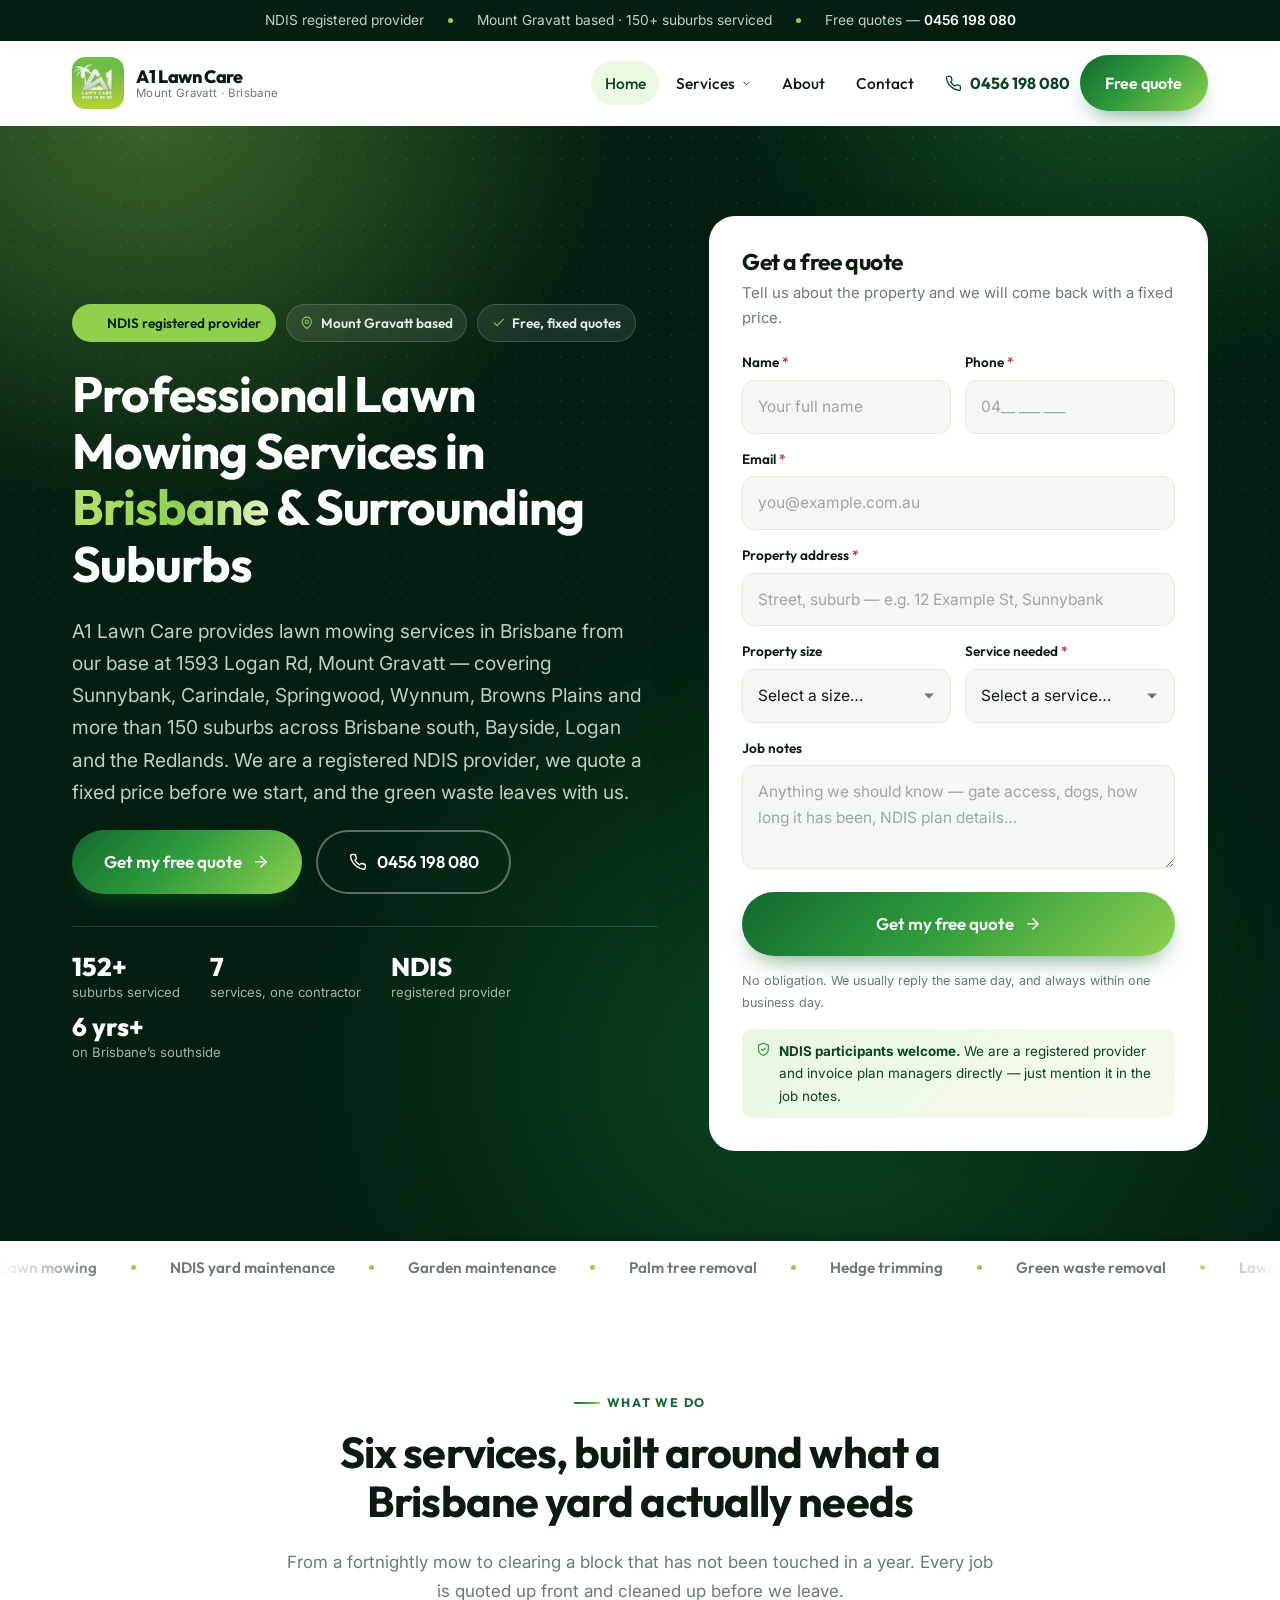
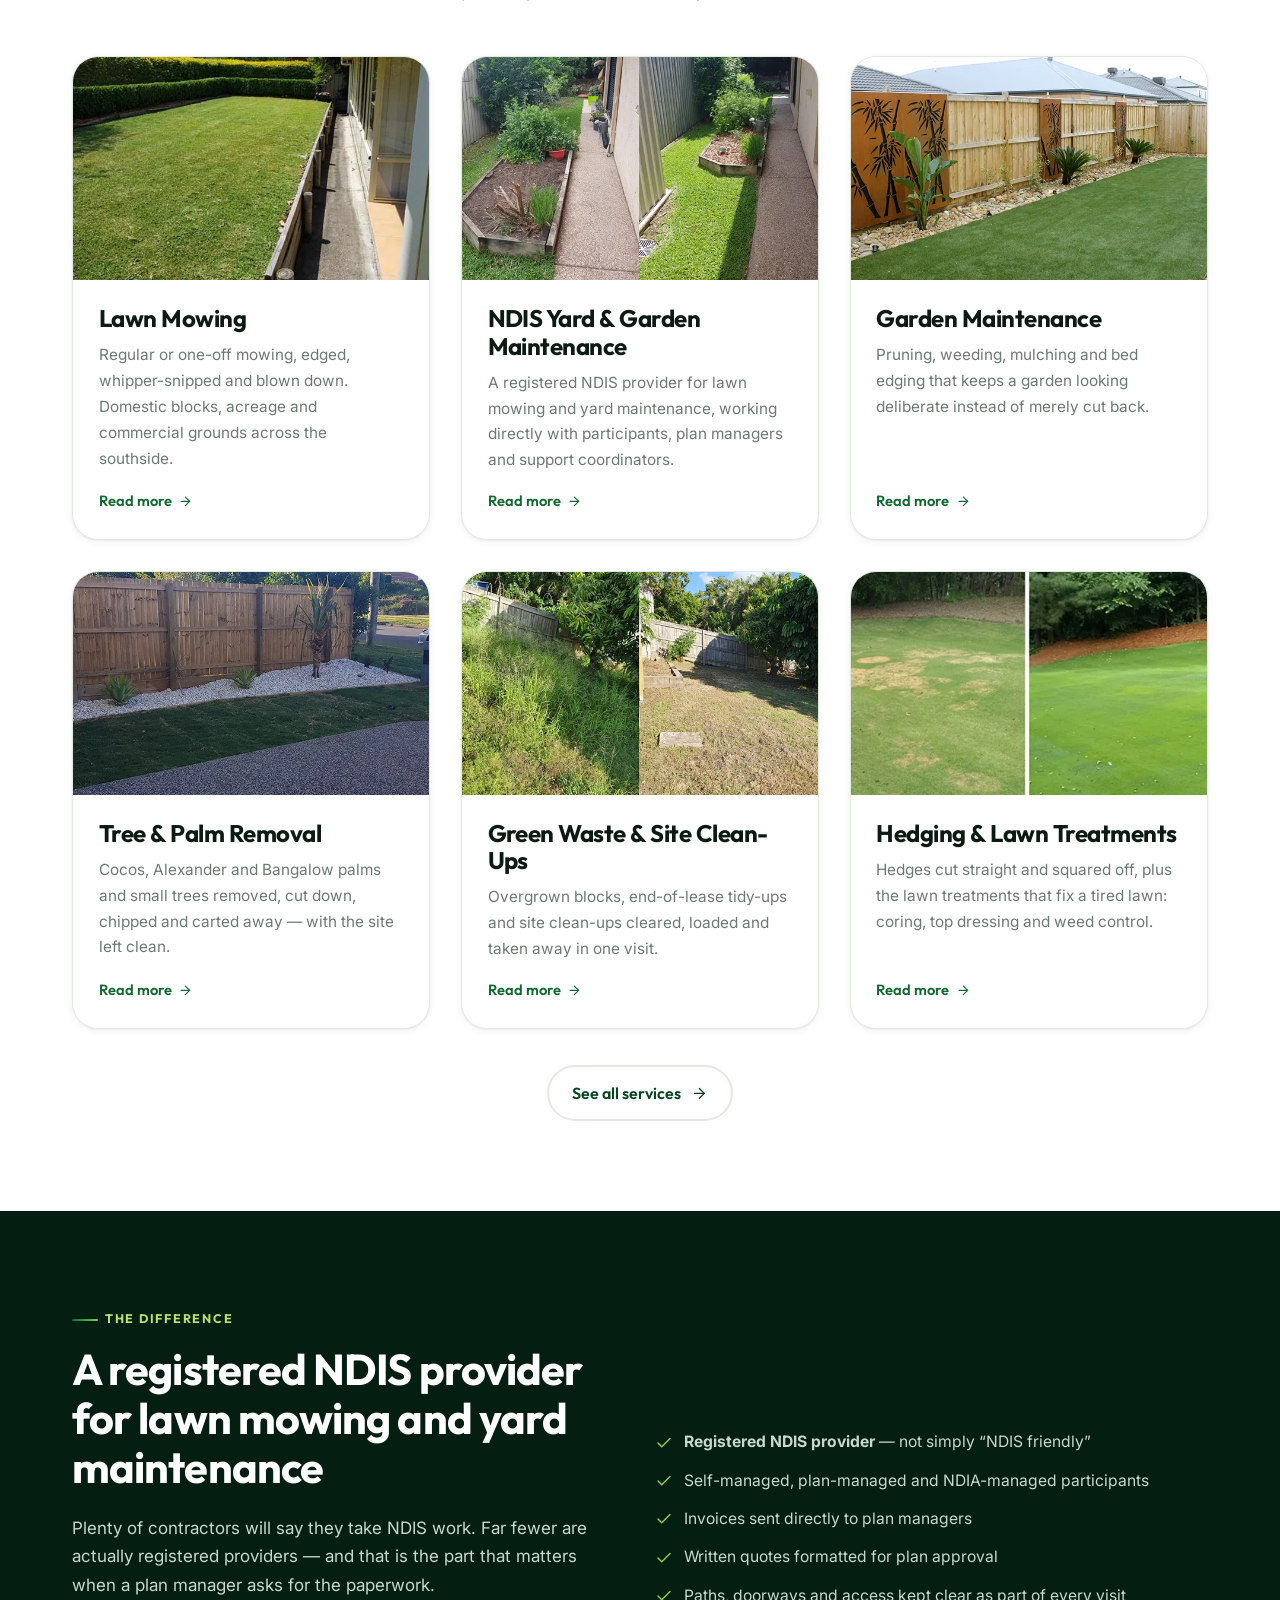
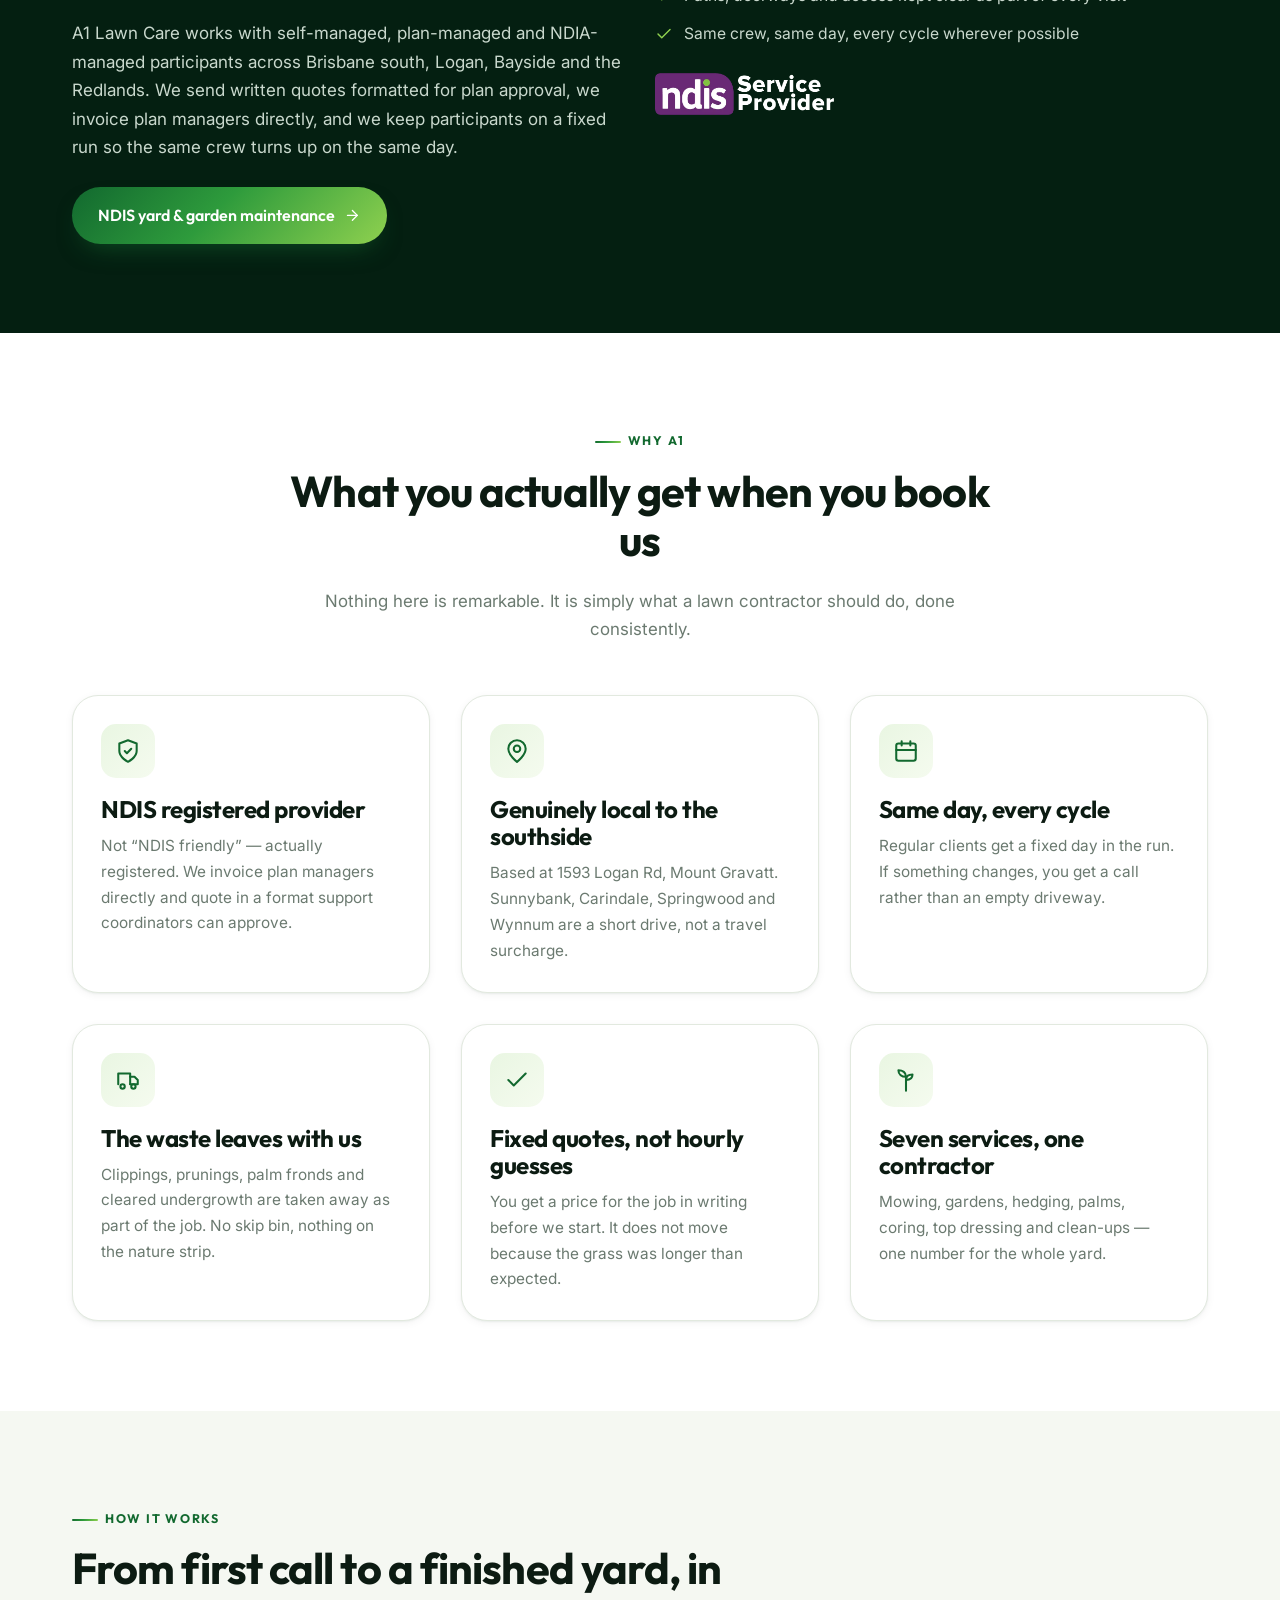
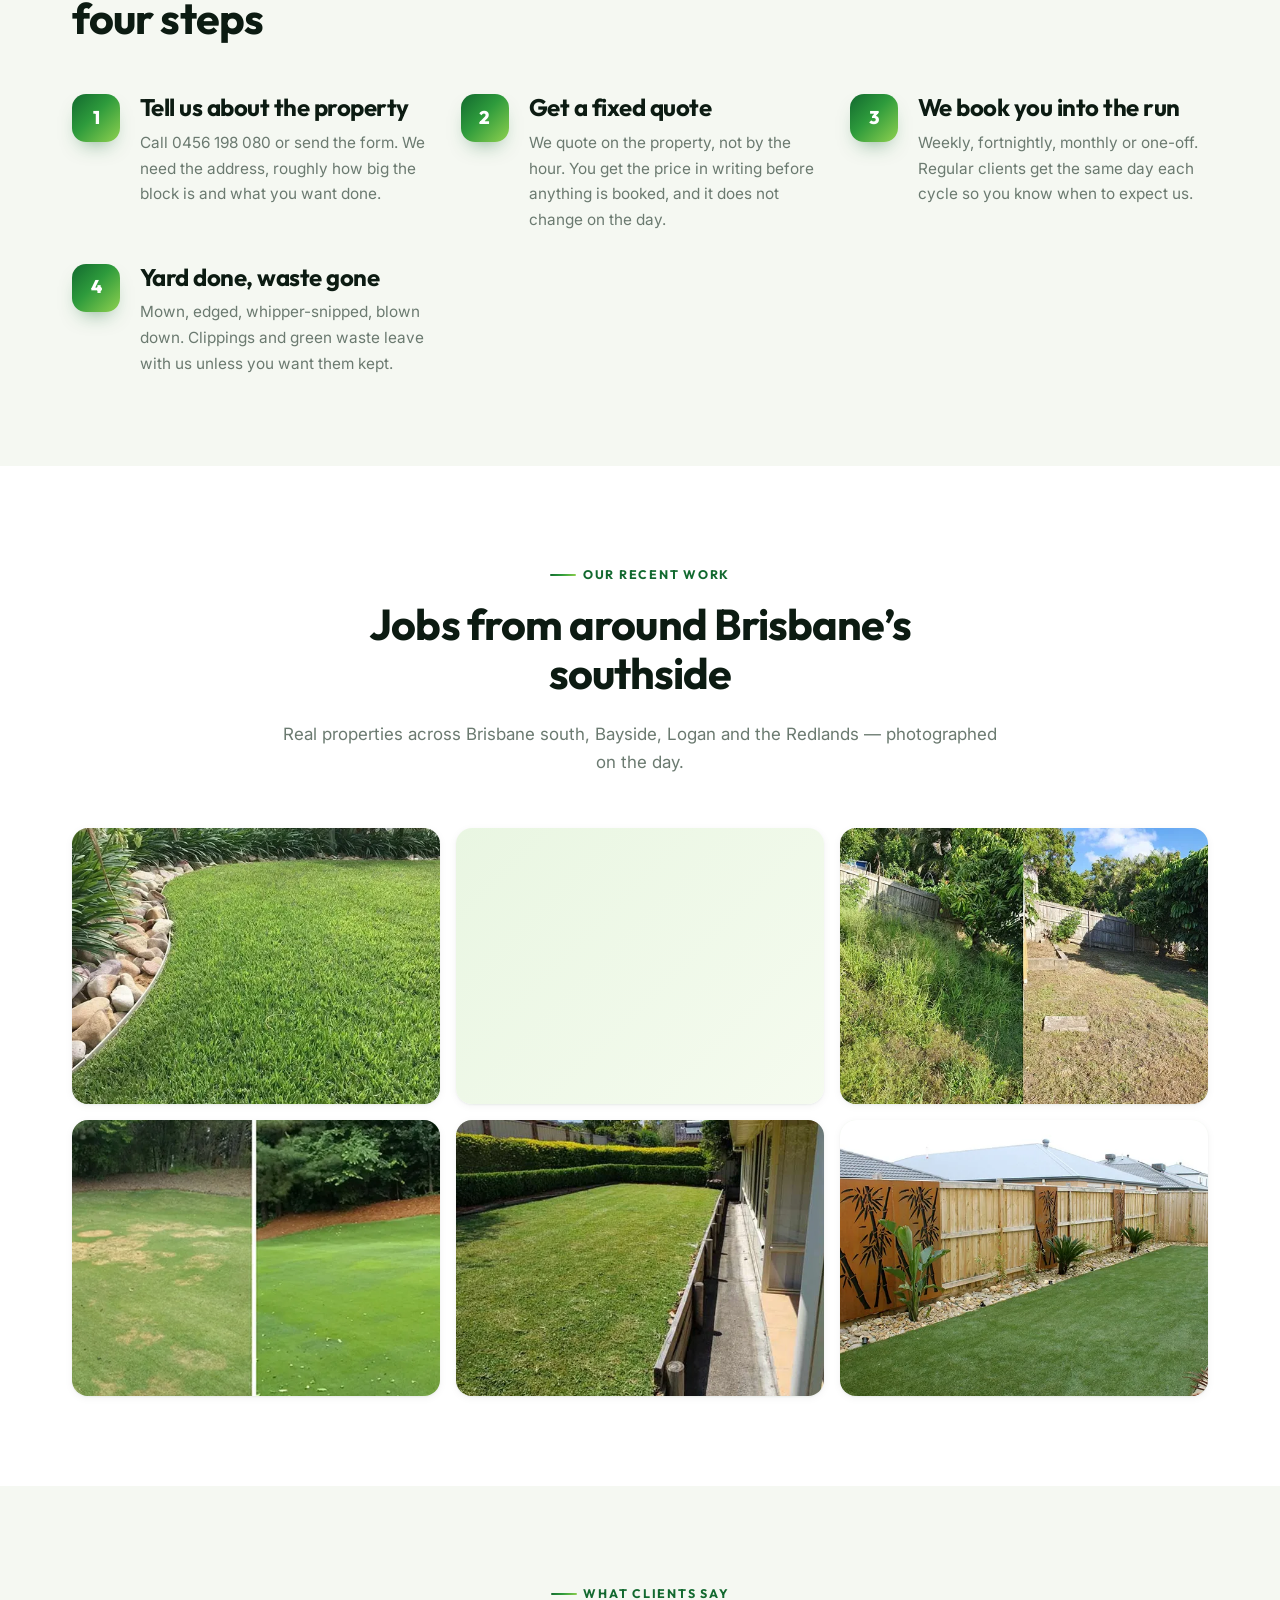
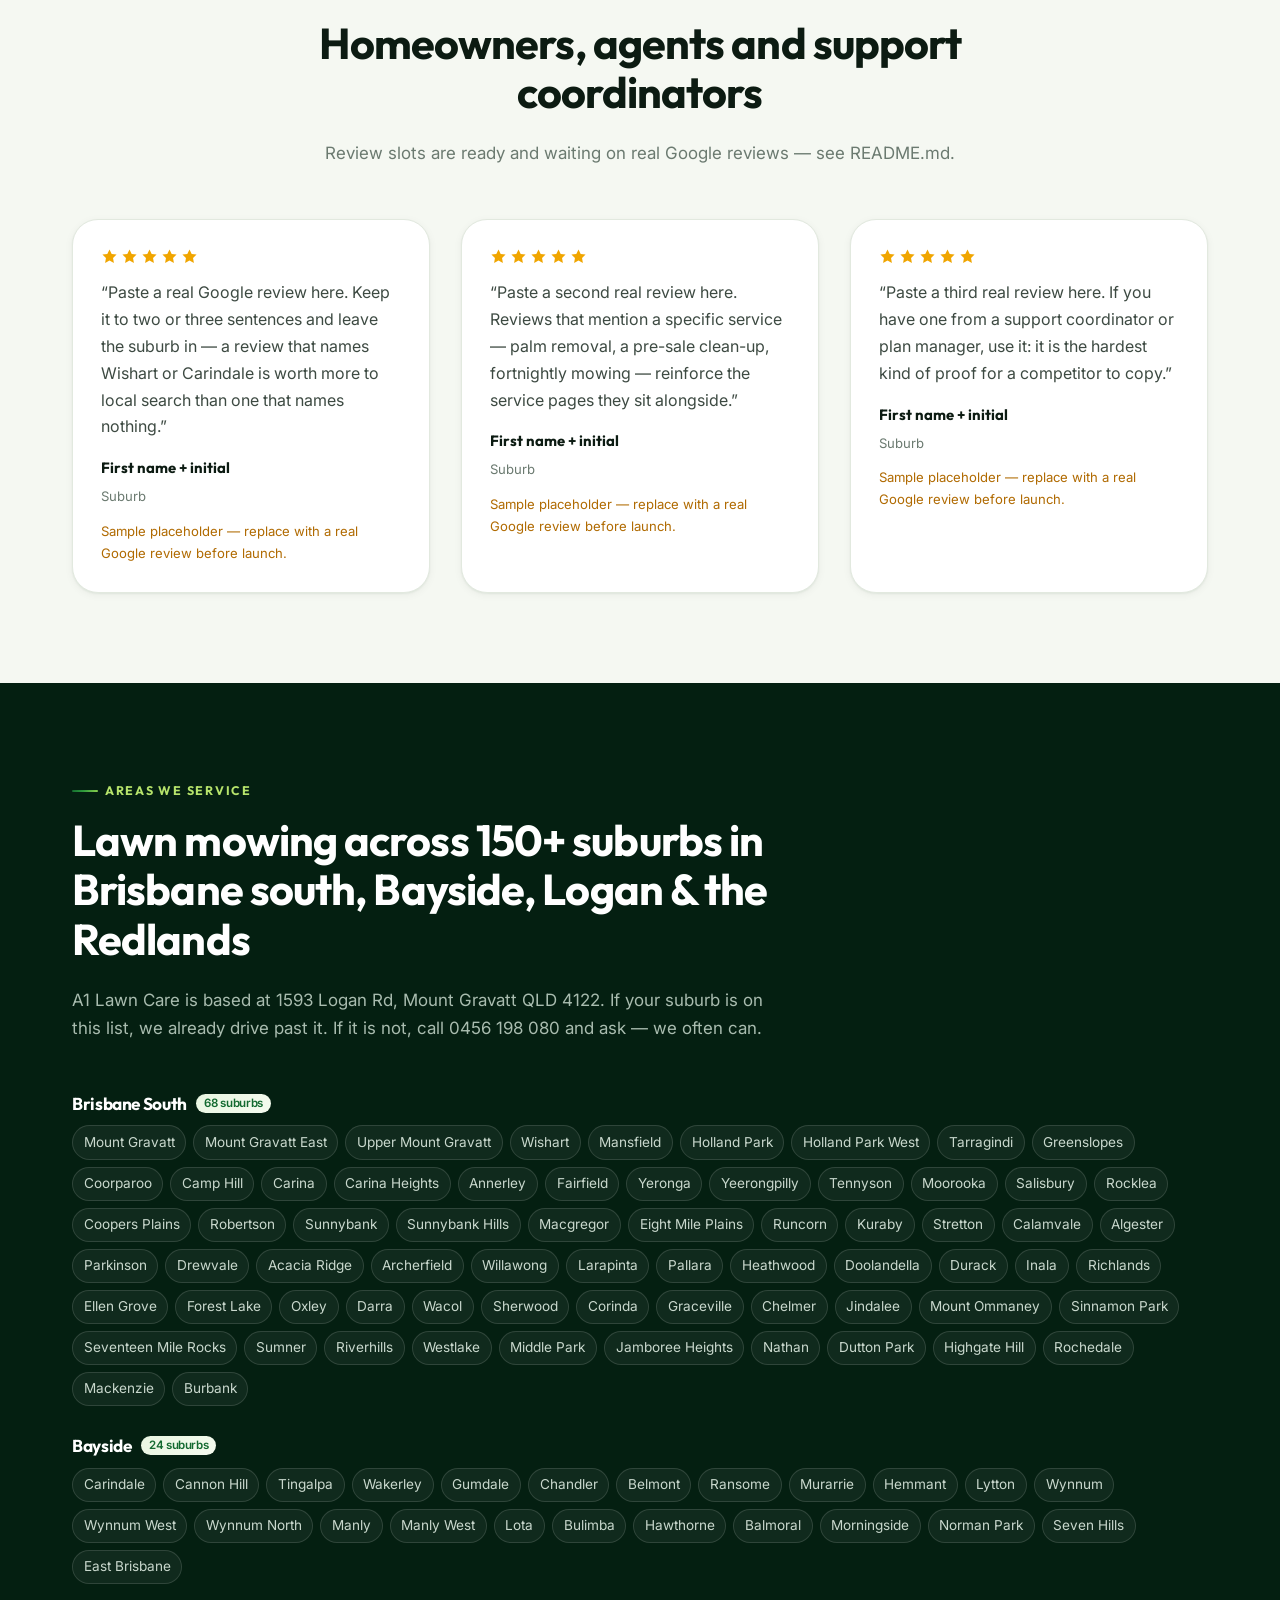
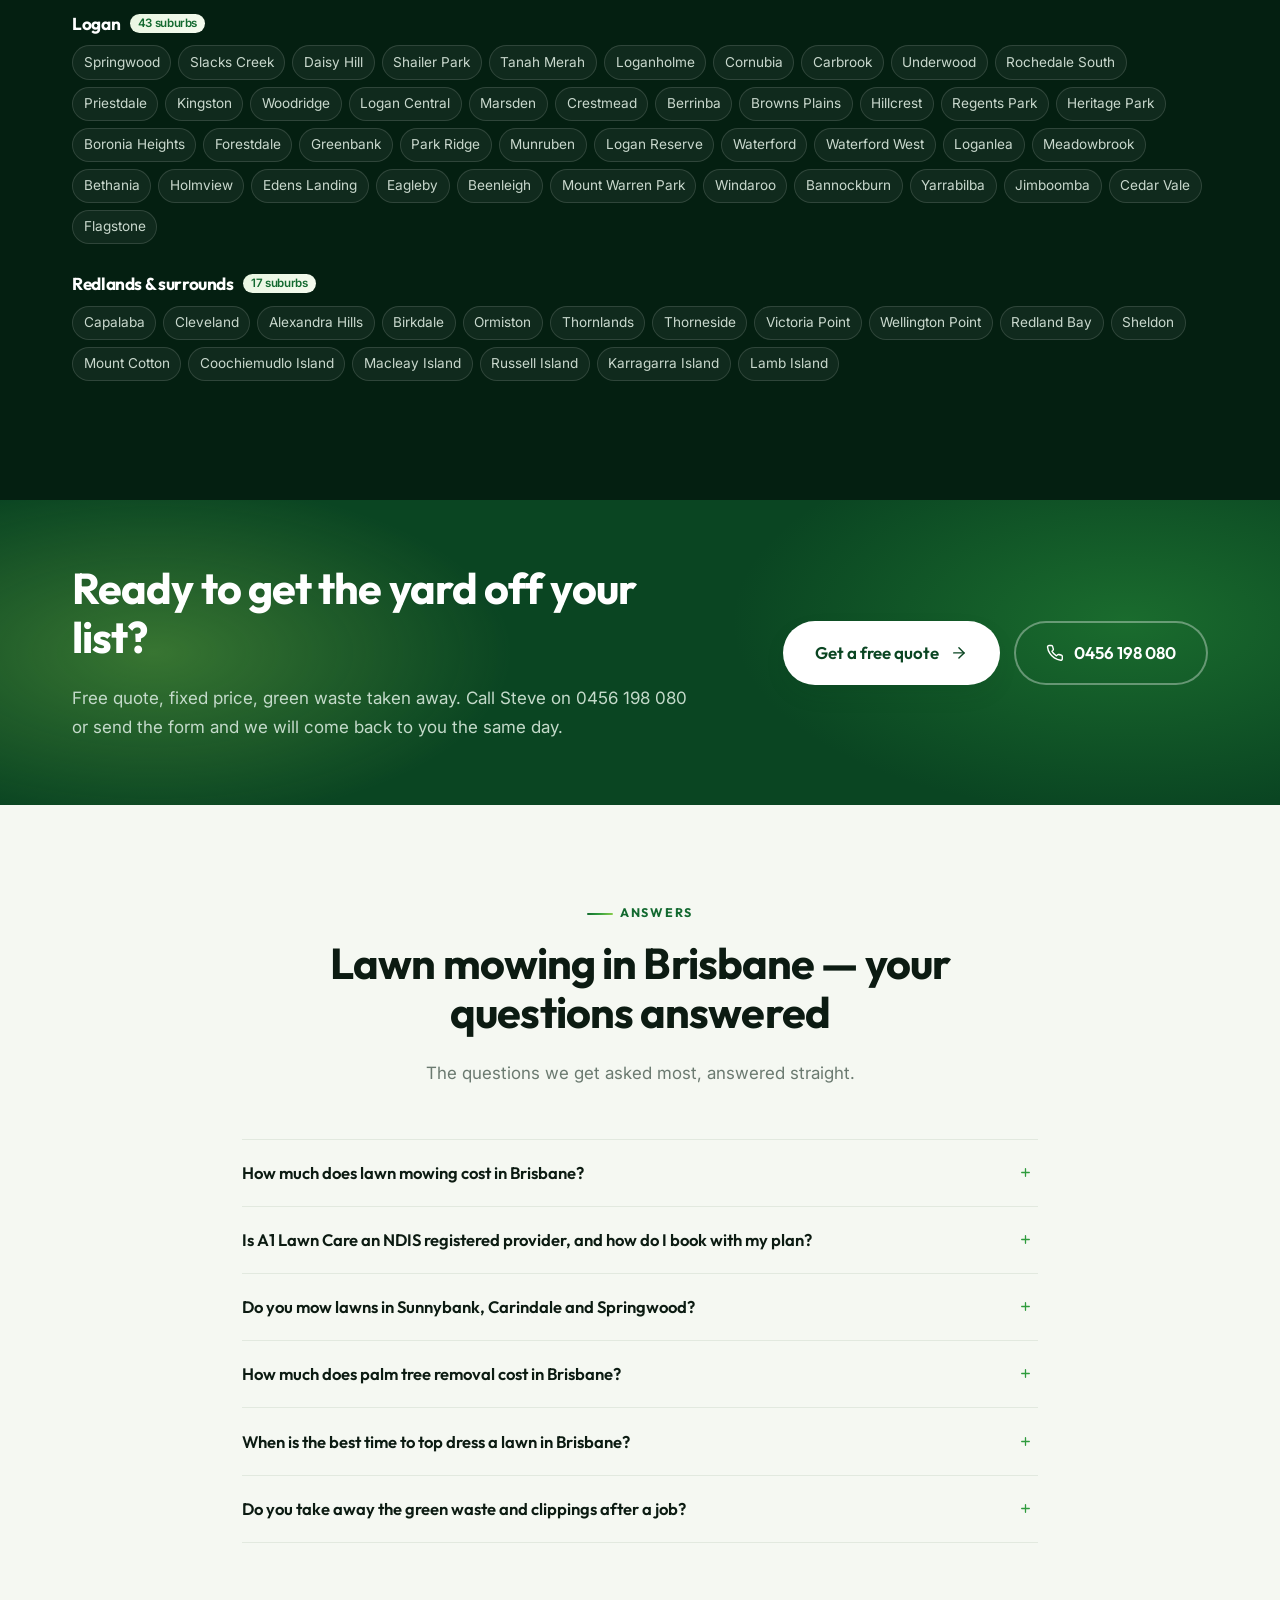
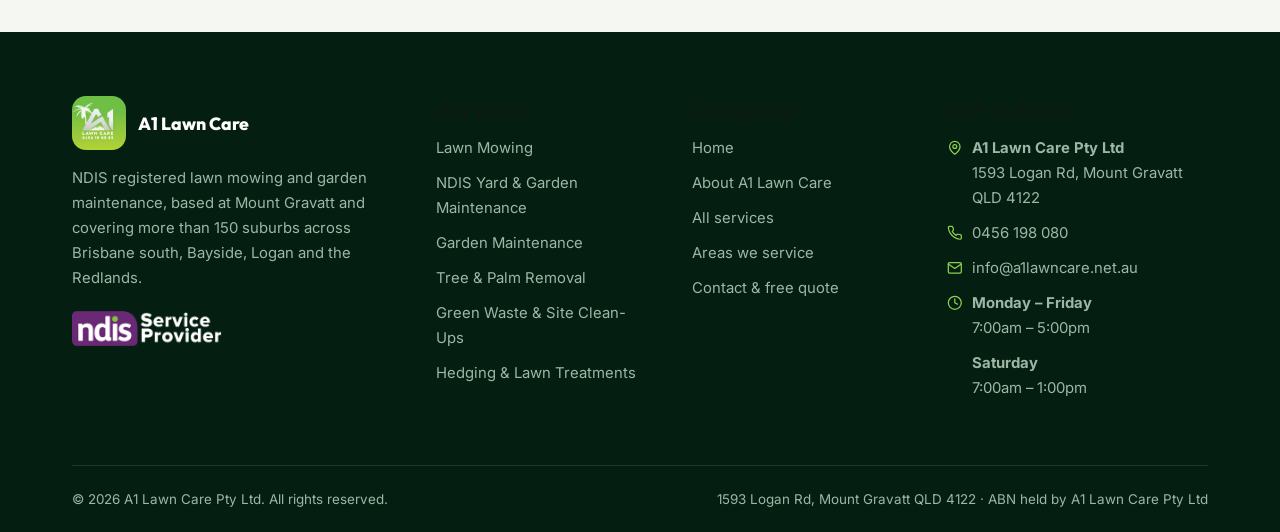
==== commit ddc005ef: "Assign client photos by content and correct alt text The Drive photography is now in the repo, so ea" ====
--- a/index.html
+++ b/index.html
@@ -230,8 +230,8 @@
           </div>
           <div class="grid grid--3 reveal-stagger"><a class="card service-card" href="/services/lawn-mowing/">
           <div class="media">
-            <img src="/assets/img/gallery-01.webp" width="640" height="400" loading="lazy"
-                 decoding="async" alt="Lawn mowing service Mount Gravatt - A1 Lawn Care Brisbane">
+            <img src="/assets/img/gallery-06.webp" width="640" height="400" loading="lazy"
+                 decoding="async" alt="Lawn mowing Mount Gravatt - freshly mown backyard lawn and trimmed hedge line by A1 Lawn Care">
           </div>
           <div class="body">
             <h3>Lawn Mowing</h3>
@@ -240,8 +240,8 @@
           </div>
         </a><a class="card service-card" href="/services/ndis-lawn-mowing/">
           <div class="media">
-            <img src="/assets/img/gallery-02.webp" width="640" height="400" loading="lazy"
-                 decoding="async" alt="NDIS registered lawn mowing Brisbane - A1 Lawn Care yard maintenance">
+            <img src="/assets/img/gallery-07.webp" width="640" height="400" loading="lazy"
+                 decoding="async" alt="NDIS yard maintenance Brisbane - side path and access kept clear by A1 Lawn Care">
           </div>
           <div class="body">
             <h3>NDIS Yard &amp; Garden Maintenance</h3>
@@ -250,8 +250,8 @@
           </div>
         </a><a class="card service-card" href="/services/garden-maintenance/">
           <div class="media">
-            <img src="/assets/img/gallery-03.webp" width="640" height="400" loading="lazy"
-                 decoding="async" alt="Garden maintenance Brisbane - weeding and pruning by A1 Lawn Care">
+            <img src="/assets/img/gallery-05.webp" width="640" height="400" loading="lazy"
+                 decoding="async" alt="Garden maintenance Brisbane - mulched garden beds and edged lawn by A1 Lawn Care">
           </div>
           <div class="body">
             <h3>Garden Maintenance</h3>
@@ -260,8 +260,8 @@
           </div>
         </a><a class="card service-card" href="/services/palm-tree-removal/">
           <div class="media">
-            <img src="/assets/img/gallery-04.webp" width="640" height="400" loading="lazy"
-                 decoding="async" alt="Palm tree removal Brisbane - A1 Lawn Care removing a cocos palm">
+            <img src="/assets/img/gallery-03.webp" width="640" height="400" loading="lazy"
+                 decoding="async" alt="Tree and palm removal Brisbane - tidy backyard left clean by A1 Lawn Care">
           </div>
           <div class="body">
             <h3>Tree &amp; Palm Removal</h3>
@@ -270,8 +270,8 @@
           </div>
         </a><a class="card service-card" href="/services/green-waste-removal/">
           <div class="media">
-            <img src="/assets/img/gallery-05.webp" width="640" height="400" loading="lazy"
-                 decoding="async" alt="Green waste removal Brisbane - yard clean-up by A1 Lawn Care">
+            <img src="/assets/img/gallery-04.webp" width="640" height="400" loading="lazy"
+                 decoding="async" alt="Green waste removal Brisbane - overgrown yard before and after an A1 Lawn Care clean-up">
           </div>
           <div class="body">
             <h3>Green Waste &amp; Site Clean-Ups</h3>
@@ -280,8 +280,8 @@
           </div>
         </a><a class="card service-card" href="/services/hedge-trimming-lawn-treatments/">
           <div class="media">
-            <img src="/assets/img/gallery-06.webp" width="640" height="400" loading="lazy"
-                 decoding="async" alt="Hedge trimming services Brisbane southside - A1 Lawn Care">
+            <img src="/assets/img/gallery-01.webp" width="640" height="400" loading="lazy"
+                 decoding="async" alt="Lawn treatments Brisbane - patchy lawn before and after coring and top dressing by A1 Lawn Care">
           </div>
           <div class="body">
             <h3>Hedging &amp; Lawn Treatments</h3>
@@ -361,33 +361,33 @@
           <div class="section-head section-head--center reveal">
             <span class="eyebrow">Our recent work</span>
             <h2>Jobs from around Brisbane’s southside</h2>
-            <p>Real properties in Mount Gravatt, Carindale, Springwood, Sunnybank,
-               Wynnum and Wishart.</p>
+            <p>Real properties across Brisbane south, Bayside, Logan and the
+               Redlands — photographed on the day.</p>
           </div>
           <div class="gallery"><figure class="reveal">
-          <img src="/assets/img/gallery-03.webp" width="600" height="450" loading="lazy"
-               decoding="async" alt="Lawn mowing service Mount Gravatt - A1 Lawn Care Brisbane">
-          <figcaption>Fortnightly mow, Mount Gravatt</figcaption>
+          <img src="/assets/img/gallery-08.webp" width="600" height="450" loading="lazy"
+               decoding="async" alt="Edged lawn with rock border, mown by A1 Lawn Care Brisbane">
+          <figcaption>Edged lawn and rock border</figcaption>
+        </figure><figure class="reveal">
+          <img src="/assets/img/gallery-02.webp" width="600" height="450" loading="lazy"
+               decoding="async" alt="Front lawn and trimmed hedges on a Brisbane southside street frontage">
+          <figcaption>Front lawn and hedge line</figcaption>
         </figure><figure class="reveal">
           <img src="/assets/img/gallery-04.webp" width="600" height="450" loading="lazy"
-               decoding="async" alt="Palm tree removal Brisbane southside - A1 Lawn Care">
-          <figcaption>Cocos palm removal, Carindale</figcaption>
+               decoding="async" alt="Overgrown yard before and after a green waste clean-up by A1 Lawn Care">
+          <figcaption>Overgrown slope — before and after</figcaption>
+        </figure><figure class="reveal">
+          <img src="/assets/img/gallery-01.webp" width="600" height="450" loading="lazy"
+               decoding="async" alt="Patchy lawn before and after coring and top dressing by A1 Lawn Care">
+          <figcaption>Lawn repair — before and after</figcaption>
+        </figure><figure class="reveal">
+          <img src="/assets/img/gallery-06.webp" width="600" height="450" loading="lazy"
+               decoding="async" alt="Backyard lawn mown and hedge trimmed by A1 Lawn Care Brisbane">
+          <figcaption>Backyard mow and hedge line</figcaption>
         </figure><figure class="reveal">
           <img src="/assets/img/gallery-05.webp" width="600" height="450" loading="lazy"
-               decoding="async" alt="Yard clean-up and green waste removal Brisbane - A1 Lawn Care">
-          <figcaption>Pre-sale yard clean-up, Springwood</figcaption>
-        </figure><figure class="reveal">
-          <img src="/assets/img/gallery-06.webp" width="600" height="450" loading="lazy"
-               decoding="async" alt="Hedge trimming Brisbane southside - A1 Lawn Care">
-          <figcaption>Hedge trimming, Sunnybank</figcaption>
-        </figure><figure class="reveal">
-          <img src="/assets/img/gallery-07.webp" width="600" height="450" loading="lazy"
-               decoding="async" alt="Garden maintenance Brisbane - weeding and edging by A1 Lawn Care">
-          <figcaption>Garden tidy, Wynnum</figcaption>
-        </figure><figure class="reveal">
-          <img src="/assets/img/gallery-08.webp" width="600" height="450" loading="lazy"
-               decoding="async" alt="Lawn coring and top dressing Brisbane - A1 Lawn Care">
-          <figcaption>Coring and top dressing, Wishart</figcaption>
+               decoding="async" alt="Mulched garden beds and freshly edged lawn by A1 Lawn Care Brisbane">
+          <figcaption>Mulched beds and edged lawn</figcaption>
         </figure></div>
         </div>
       </section>
--- a/assets/css/site.css
+++ b/assets/css/site.css
@@ -428,7 +428,7 @@
 .section--dark .stat .lbl { color: #A9BCAF; }
 
 /* ---------- Gallery ---------- */
-.gallery { display: grid; grid-template-columns: repeat(auto-fit, minmax(230px, 1fr)); gap: 16px; }
+.gallery { display: grid; grid-template-columns: repeat(auto-fit, minmax(320px, 1fr)); gap: 16px; }
 .gallery figure {
   margin: 0; border-radius: var(--radius); overflow: hidden; position: relative;
   aspect-ratio: 4 / 3; background: var(--brand-grad-soft);
@@ -554,6 +554,11 @@
   animation: drift 26s ease-in-out infinite alternate;
 }
 .page-hero-inner { padding-block: clamp(46px, 5.5vw, 86px); max-width: 780px; }
+.page-hero--photo::after {
+  content: ""; position: absolute; inset: 0; z-index: -2;
+  background: url("/assets/img/gardener-at-work.webp") center/cover no-repeat;
+  opacity: .22;
+}
 .page-hero h1 { color: #fff; }
 .page-hero p { color: #B6CCBE; font-size: 1.06rem; margin-bottom: 0; }
 .page-hero .btn-row { margin-top: 1.8rem; }
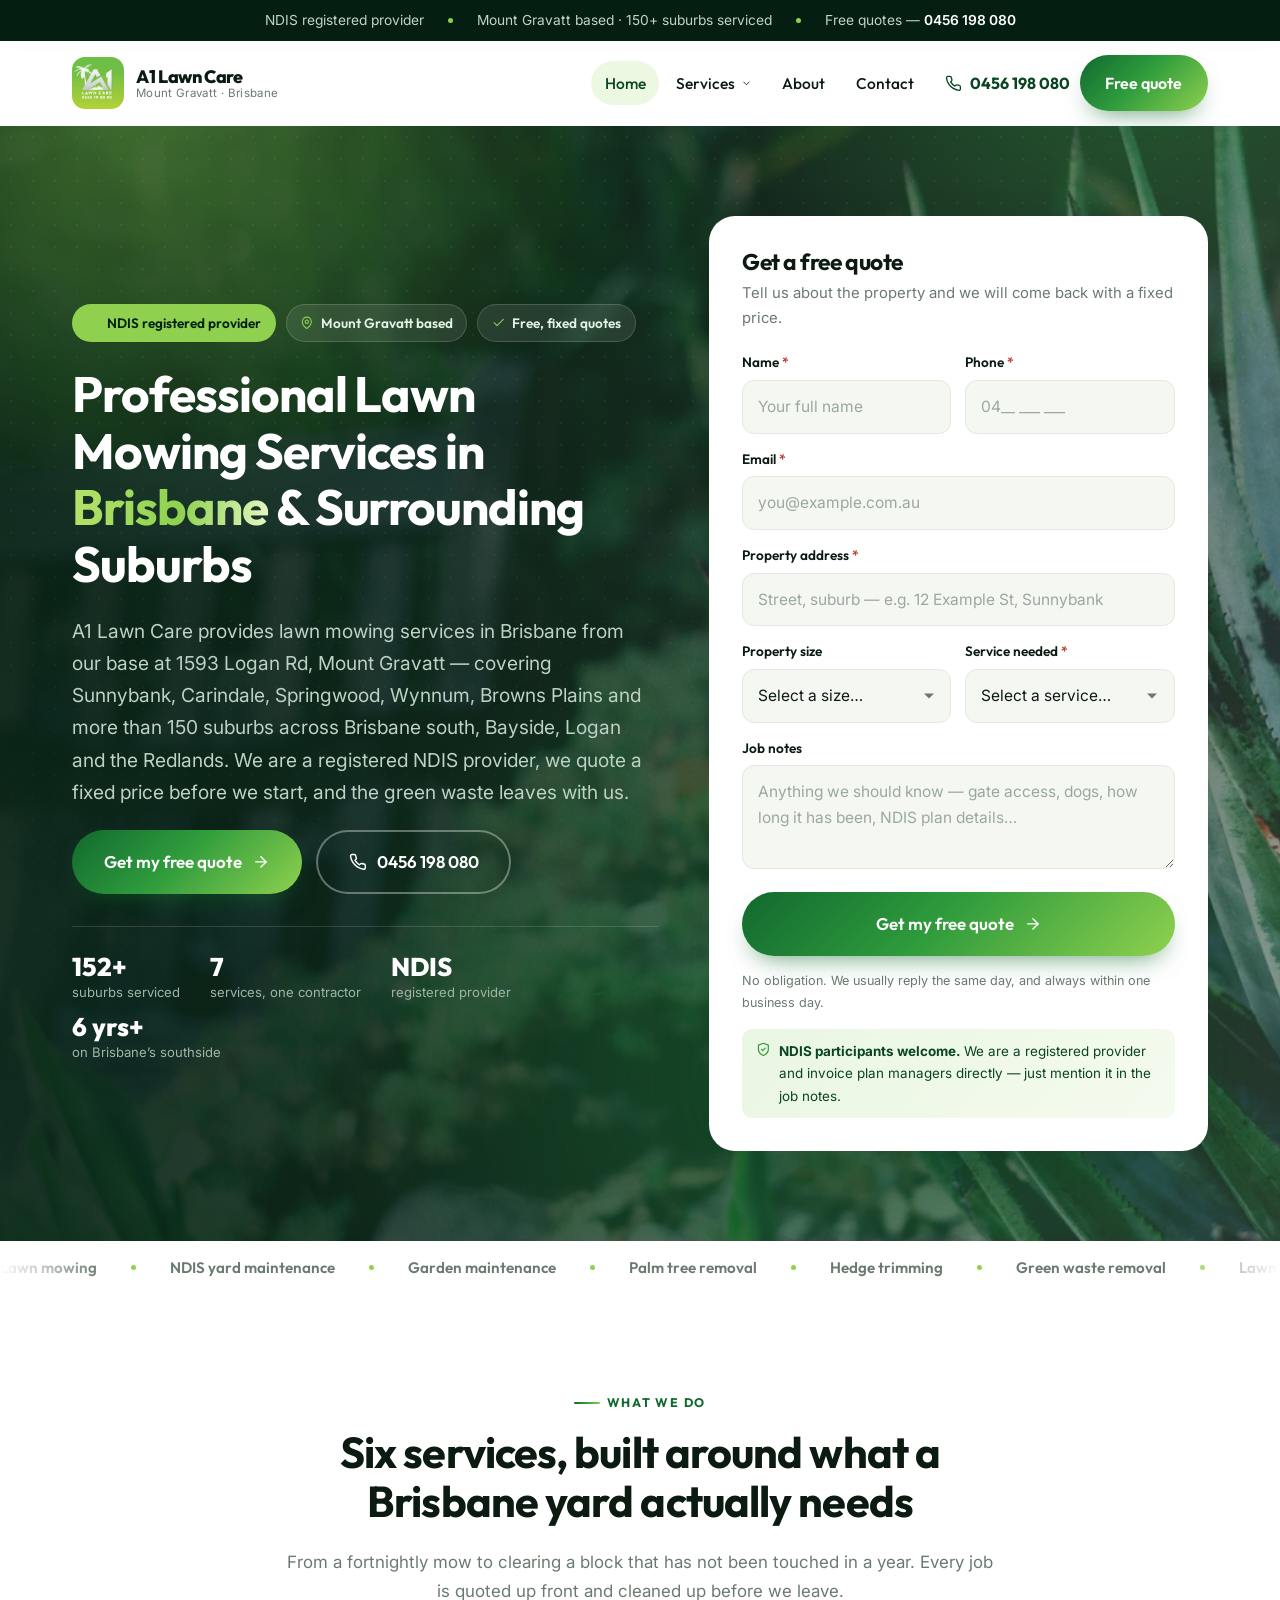
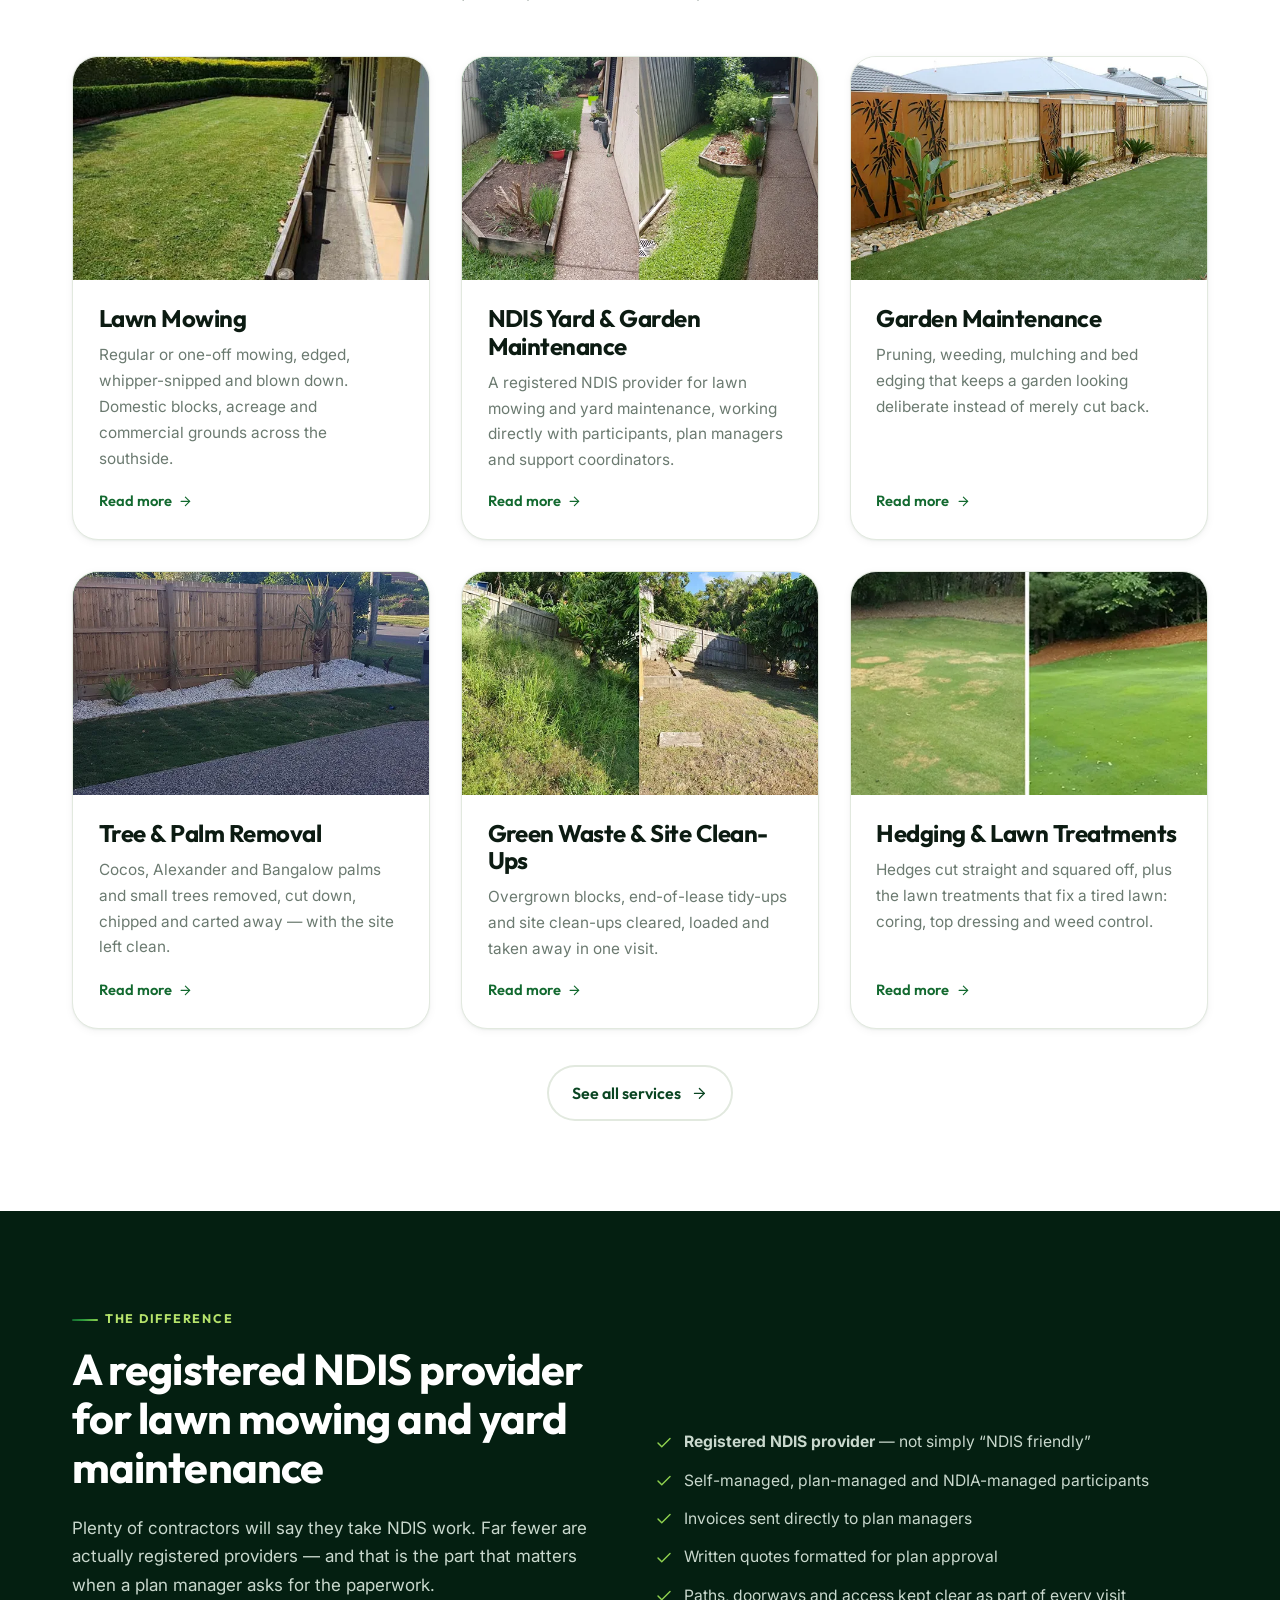
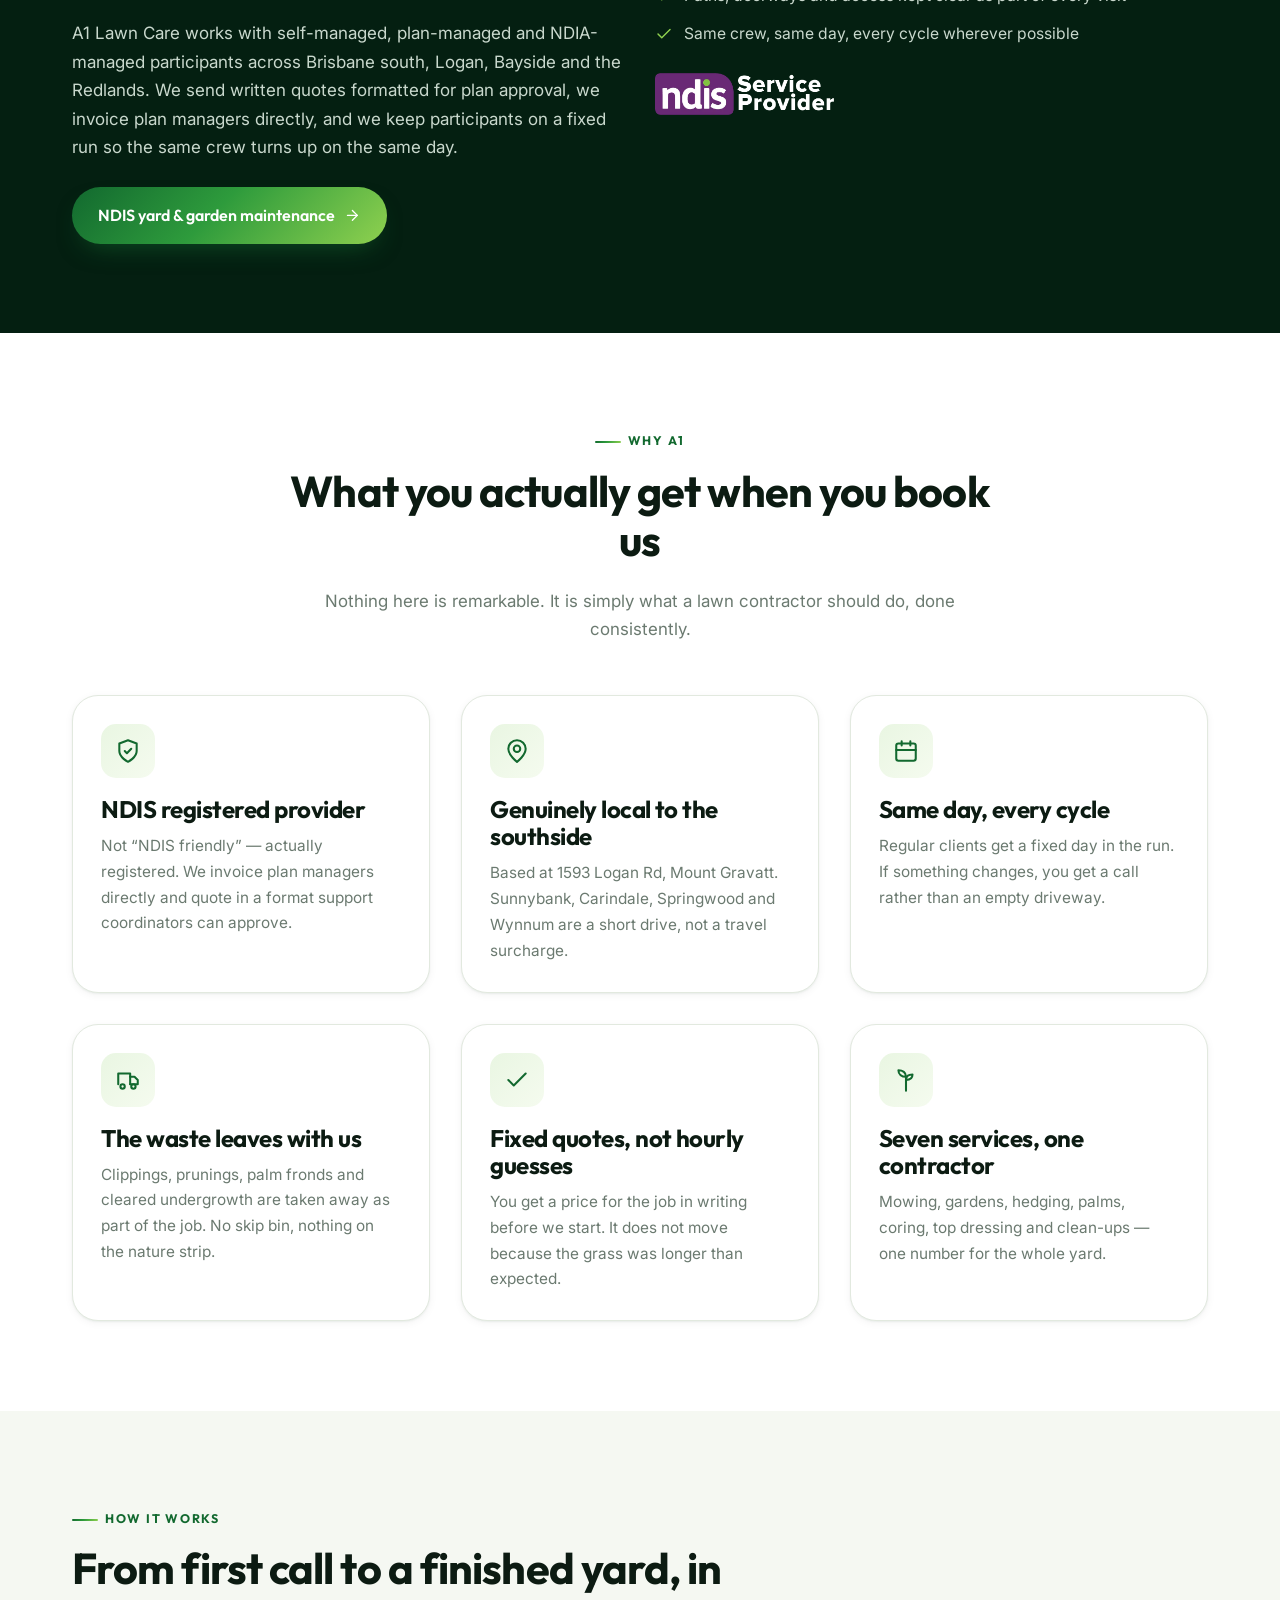
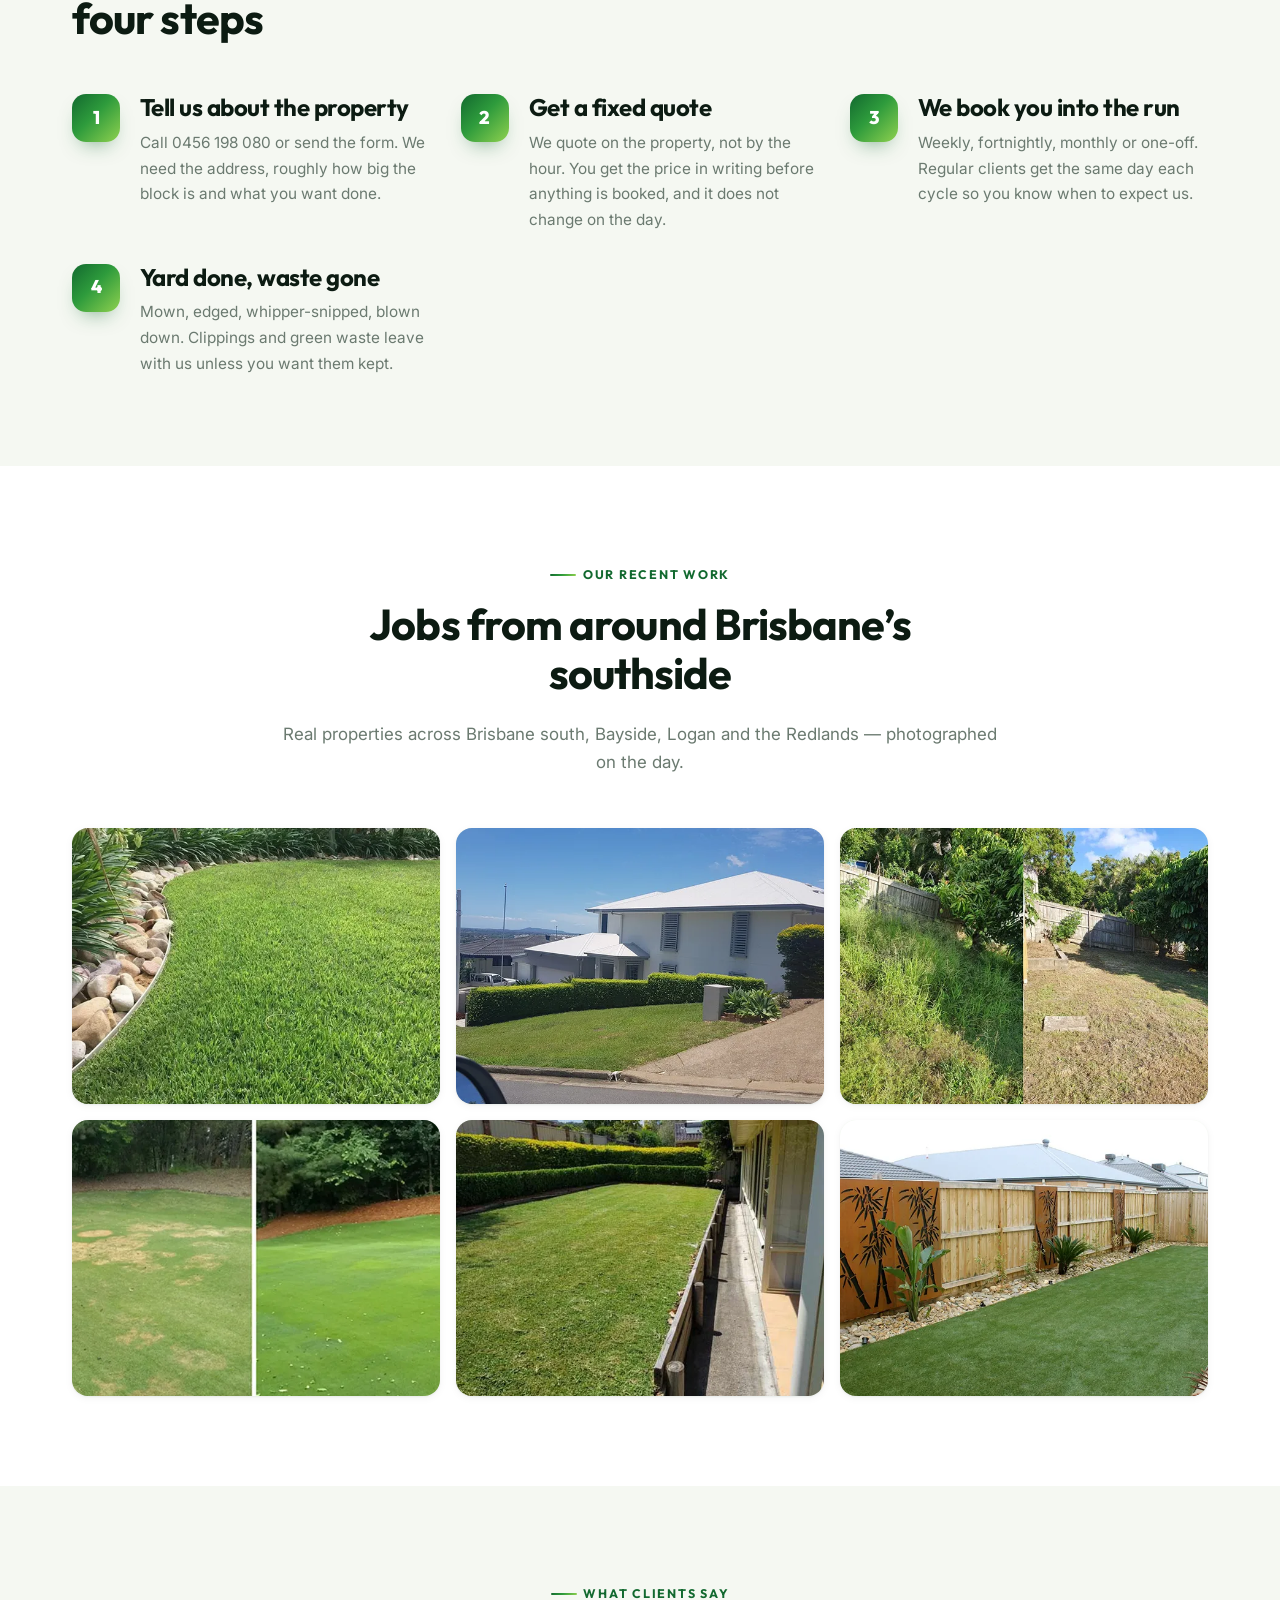
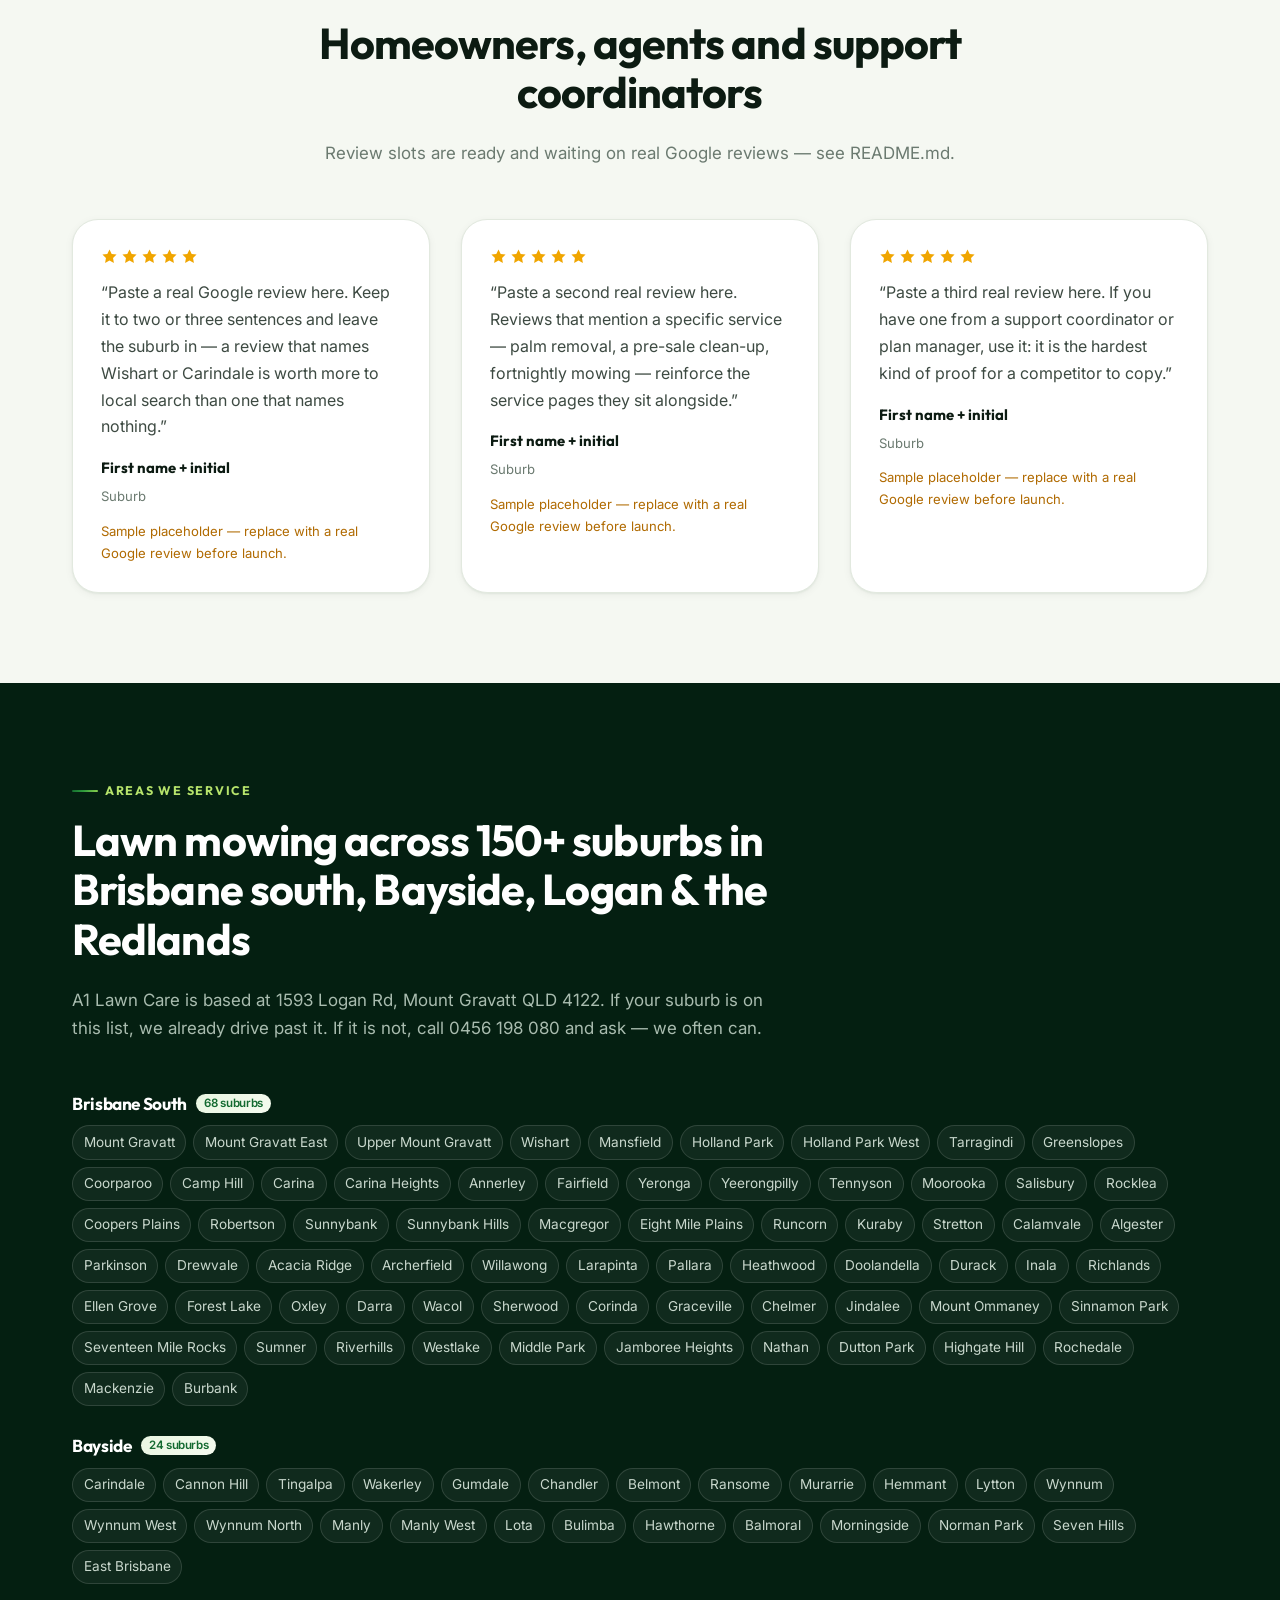
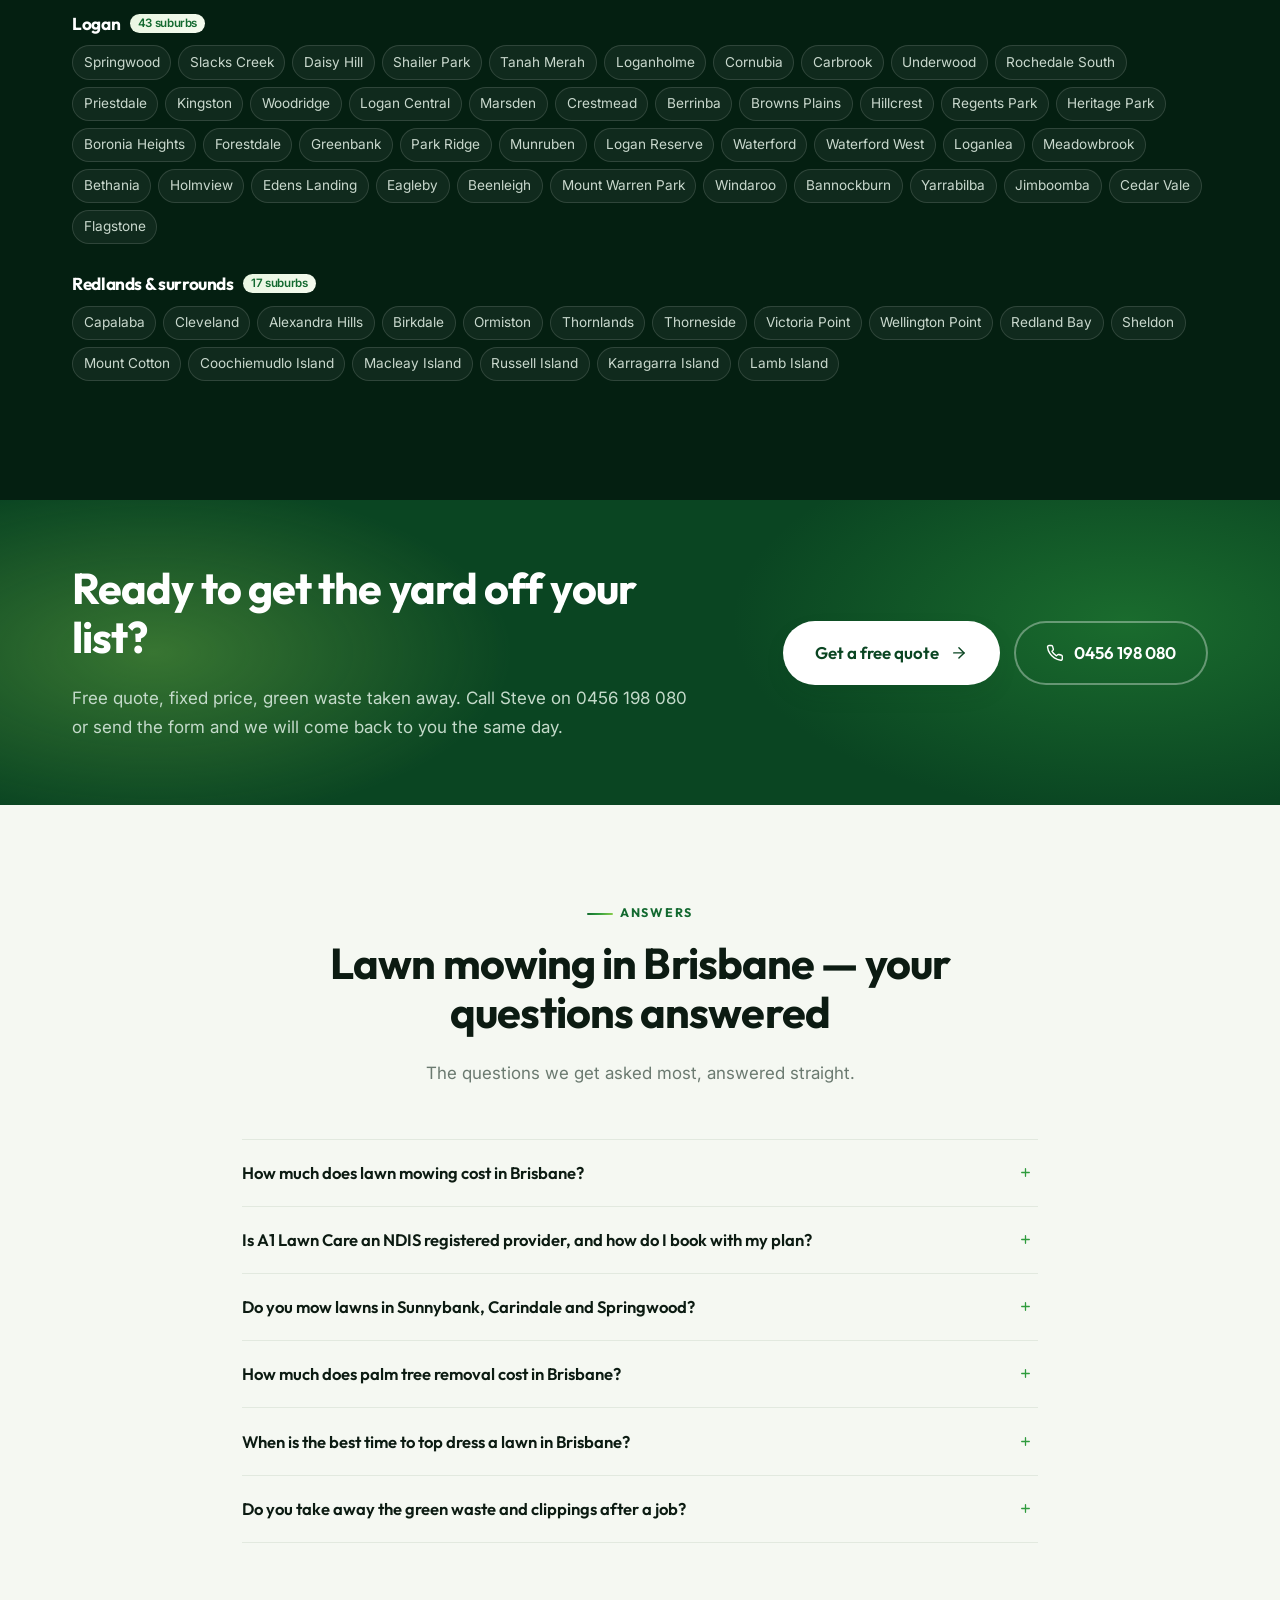
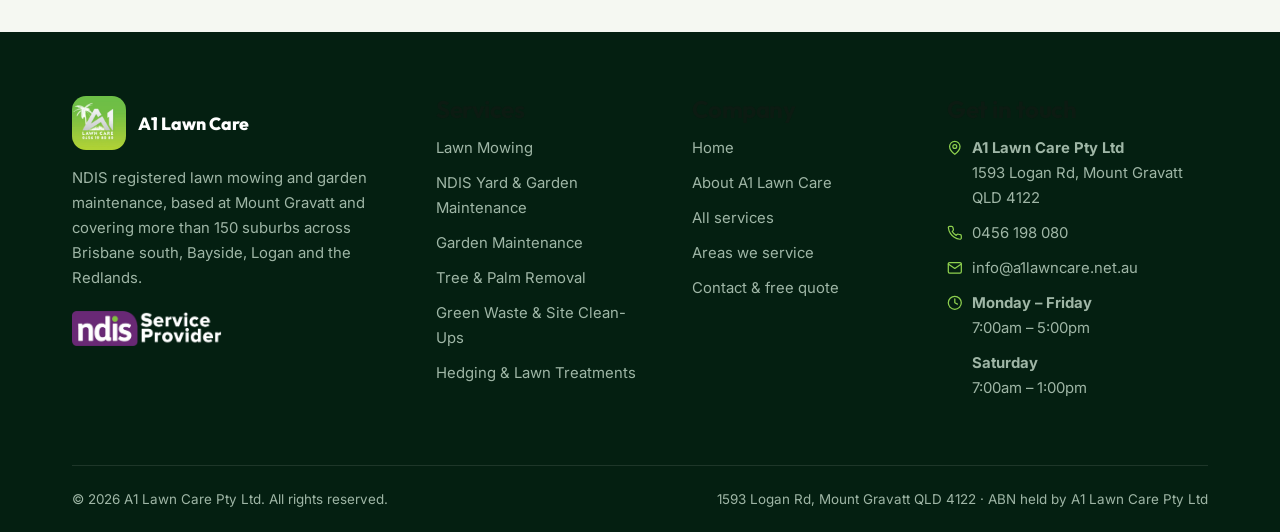
==== commit 1386b7a8: "Add quote modal to the header CTA and photographs to every hero Quote modal ----------- The header "" ====
--- a/index.html
+++ b/index.html
@@ -88,7 +88,7 @@
 
         <div class="header-cta">
           <a class="header-phone" href="tel:+61456198080"><svg viewBox="0 0 24 24" fill="none" stroke="currentColor" stroke-width="1.9" stroke-linecap="round" stroke-linejoin="round" aria-hidden="true"><path d="M22 16.9v3a2 2 0 0 1-2.2 2 19.8 19.8 0 0 1-8.6-3.1 19.5 19.5 0 0 1-6-6A19.8 19.8 0 0 1 2.1 4.2 2 2 0 0 1 4.1 2h3a2 2 0 0 1 2 1.7c.1 1 .4 1.9.7 2.8a2 2 0 0 1-.5 2.1L8.1 9.9a16 16 0 0 0 6 6l1.3-1.2a2 2 0 0 1 2.1-.5c.9.3 1.8.6 2.8.7a2 2 0 0 1 1.7 2Z"/></svg><span class="txt">0456 198 080</span></a>
-          <a class="btn" href="/contact/">Free quote</a>
+          <button class="btn" type="button" data-quote-open>Free quote</button>
           <button class="nav-toggle" type="button" aria-label="Open menu" aria-expanded="false">
             <span></span>
           </button>
@@ -100,7 +100,11 @@
     <main id="main">
 
       <!-- ============================ HERO ============================ -->
-      <section class="hero">
+      <section class="hero hero--photo">
+        <div class="hero-photo">
+          <img src="/assets/img/gardener-at-work.webp" width="1600" height="800" alt="Established garden bed in a Brisbane southside yard maintained by A1 Lawn Care"
+               decoding="async" fetchpriority="high">
+        </div>
         <div class="container hero-inner">
           <div>
             <div class="hero-badges reveal">
@@ -553,9 +557,93 @@
 
     <div class="mobile-bar">
       <a href="tel:+61456198080"><svg viewBox="0 0 24 24" fill="none" stroke="currentColor" stroke-width="1.9" stroke-linecap="round" stroke-linejoin="round" aria-hidden="true"><path d="M22 16.9v3a2 2 0 0 1-2.2 2 19.8 19.8 0 0 1-8.6-3.1 19.5 19.5 0 0 1-6-6A19.8 19.8 0 0 1 2.1 4.2 2 2 0 0 1 4.1 2h3a2 2 0 0 1 2 1.7c.1 1 .4 1.9.7 2.8a2 2 0 0 1-.5 2.1L8.1 9.9a16 16 0 0 0 6 6l1.3-1.2a2 2 0 0 1 2.1-.5c.9.3 1.8.6 2.8.7a2 2 0 0 1 1.7 2Z"/></svg>Call now</a>
-      <a class="primary" href="/contact/"><svg viewBox="0 0 24 24" fill="none" stroke="currentColor" stroke-width="1.9" stroke-linecap="round" stroke-linejoin="round" aria-hidden="true"><path d="M4 4h16a2 2 0 0 1 2 2v12a2 2 0 0 1-2 2H4a2 2 0 0 1-2-2V6a2 2 0 0 1 2-2Z"/><path d="m22 6-10 7L2 6"/></svg>Free quote</a>
+      <button class="primary" type="button" data-quote-open><svg viewBox="0 0 24 24" fill="none" stroke="currentColor" stroke-width="1.9" stroke-linecap="round" stroke-linejoin="round" aria-hidden="true"><path d="M4 4h16a2 2 0 0 1 2 2v12a2 2 0 0 1-2 2H4a2 2 0 0 1-2-2V6a2 2 0 0 1 2-2Z"/><path d="m22 6-10 7L2 6"/></svg>Free quote</button>
     </div>
 
     <script src="/assets/js/site.js" defer></script>
+<div class="modal" id="quote-modal" hidden>
+      <div class="modal-backdrop" data-modal-close></div>
+      <div class="modal-panel quote-card" role="dialog" aria-modal="true"
+           aria-labelledby="quote-modal-title">
+        <button class="modal-close" type="button" data-modal-close aria-label="Close quote form">
+          <svg viewBox="0 0 24 24" fill="none" stroke="currentColor" stroke-width="2.2"
+               stroke-linecap="round" aria-hidden="true"><path d="M18 6 6 18M6 6l12 12"/></svg>
+        </button>
+        <form class="js-quote-form" id="modal-quote" data-redirect="/thank-you/"
+            action="/thank-you/" method="post" novalidate>
+        <h2 id="quote-modal-title">Get a free quote</h2>
+        <p class="quote-sub">Tell us about the property and we will come back with a fixed price.</p>
+
+        <!-- Honeypot: hidden from people, irresistible to bots -->
+        <div class="hp-field" aria-hidden="true">
+          <label for="modal-quote-hp">Company website</label>
+          <input type="text" id="modal-quote-hp" name="company_website" tabindex="-1" autocomplete="off">
+        </div>
+
+        <div class="field-row">
+          <div class="field">
+            <label for="modal-quote-name">Name <span class="req" aria-hidden="true">*</span></label>
+            <input type="text" id="modal-quote-name" name="full_name" autocomplete="name"
+                   placeholder="Your full name" required>
+            <span class="err" role="alert"></span>
+          </div>
+          <div class="field">
+            <label for="modal-quote-phone">Phone <span class="req" aria-hidden="true">*</span></label>
+            <input type="tel" id="modal-quote-phone" name="phone" autocomplete="tel"
+                   placeholder="04__ ___ ___" required>
+            <span class="err" role="alert"></span>
+          </div>
+        </div>
+
+        <div class="field">
+          <label for="modal-quote-email">Email <span class="req" aria-hidden="true">*</span></label>
+          <input type="email" id="modal-quote-email" name="email" autocomplete="email"
+                 placeholder="you@example.com.au" required>
+          <span class="err" role="alert"></span>
+        </div>
+
+        <div class="field">
+          <label for="modal-quote-address">Property address <span class="req" aria-hidden="true">*</span></label>
+          <input type="text" id="modal-quote-address" name="property_address"
+                 autocomplete="street-address"
+                 placeholder="Street, suburb — e.g. 12 Example St, Sunnybank" required>
+          <span class="err" role="alert"></span>
+        </div>
+
+        <div class="field-row">
+          <div class="field">
+            <label for="modal-quote-size">Property size</label>
+            <select id="modal-quote-size" name="property_size">
+              <option value="">Select a size&hellip;</option>
+              <option value="Small yard / courtyard">Small yard / courtyard</option><option value="Standard suburban block (up to 600m²)">Standard suburban block (up to 600m²)</option><option value="Large block (600–1000m²)">Large block (600–1000m²)</option><option value="Acreage (1000m²+)">Acreage (1000m²+)</option><option value="Commercial / body corporate">Commercial / body corporate</option><option value="Not sure">Not sure</option>
+            </select>
+          </div>
+          <div class="field">
+            <label for="modal-quote-service">Service needed <span class="req" aria-hidden="true">*</span></label>
+            <select id="modal-quote-service" name="service_needed" required>
+              <option value="">Select a service&hellip;</option>
+              <option value="Lawn mowing">Lawn mowing</option><option value="NDIS yard &amp; garden maintenance">NDIS yard &amp; garden maintenance</option><option value="Garden maintenance">Garden maintenance</option><option value="Tree &amp; palm removal">Tree &amp; palm removal</option><option value="Green waste removal / yard clean-up">Green waste removal / yard clean-up</option><option value="Hedge trimming">Hedge trimming</option><option value="Lawn coring &amp; top dressing">Lawn coring &amp; top dressing</option><option value="Weed control">Weed control</option><option value="Something else">Something else</option>
+            </select>
+            <span class="err" role="alert"></span>
+          </div>
+        </div>
+
+        <div class="field">
+          <label for="modal-quote-notes">Job notes</label>
+          <textarea id="modal-quote-notes" name="job_notes"
+                    placeholder="Anything we should know — gate access, dogs, how long it has been, NDIS plan details&hellip;"></textarea>
+        </div>
+
+        <button class="btn btn--lg btn--block" type="submit">Get my free quote <svg viewBox="0 0 24 24" fill="none" stroke="currentColor" stroke-width="1.9" stroke-linecap="round" stroke-linejoin="round" aria-hidden="true"><path d="M5 12h14"/><path d="m12 5 7 7-7 7"/></svg></button>
+        <p class="form-fineprint">No obligation. We usually reply the same day, and
+           always within one business day.</p>
+      </form>
+        <div class="ndis-note"><svg viewBox="0 0 24 24" fill="none" stroke="currentColor" stroke-width="1.9" stroke-linecap="round" stroke-linejoin="round" aria-hidden="true"><path d="M12 22s8-4 8-10V5l-8-3-8 3v7c0 6 8 10 8 10Z"/><path d="m9 12 2 2 4-4"/></svg>
+          <span><strong>NDIS participants welcome.</strong> We are a registered
+          provider and invoice plan managers directly &mdash; just mention it in the
+          job notes.</span>
+        </div>
+      </div>
+    </div>
   </body>
 </html>
--- a/assets/css/site.css
+++ b/assets/css/site.css
@@ -46,6 +46,7 @@
 
 /* ---------- Reset ---------- */
 *, *::before, *::after { box-sizing: border-box; }
+[hidden] { display: none !important; }
 html { -webkit-text-size-adjust: 100%; scroll-behavior: smooth; }
 body {
   margin: 0;
@@ -554,10 +555,24 @@
   animation: drift 26s ease-in-out infinite alternate;
 }
 .page-hero-inner { padding-block: clamp(46px, 5.5vw, 86px); max-width: 780px; }
-.page-hero--photo::after {
-  content: ""; position: absolute; inset: 0; z-index: -2;
-  background: url("/assets/img/gardener-at-work.webp") center/cover no-repeat;
-  opacity: .22;
+
+/* Split hero: heading left, photograph right. */
+.page-hero-grid {
+  display: grid; align-items: center;
+  gap: clamp(24px, 3.4vw, 54px);
+  grid-template-columns: minmax(0, 1.04fr) minmax(0, .96fr);
+}
+.page-hero--split .page-hero-inner { max-width: none; }
+.page-hero-media {
+  margin: 0; border-radius: var(--radius-lg); overflow: hidden;
+  aspect-ratio: 5 / 4; box-shadow: var(--shadow-lg);
+  border: 1px solid rgba(255, 255, 255, .14);
+}
+.page-hero-media img { width: 100%; height: 100%; object-fit: cover; }
+@media (max-width: 940px) {
+  .page-hero-grid { grid-template-columns: 1fr; }
+  .page-hero--split .page-hero-inner { padding-bottom: 0; }
+  .page-hero-media { aspect-ratio: 16 / 10; margin-bottom: clamp(40px, 5vw, 64px); }
 }
 .page-hero h1 { color: #fff; }
 .page-hero p { color: #B6CCBE; font-size: 1.06rem; margin-bottom: 0; }
@@ -733,3 +748,68 @@
   }
   .reveal, .reveal-stagger > * { opacity: 1 !important; transform: none !important; }
 }
+
+
+/* ---------- Hero photography ----------
+   A real <img> so it carries alt text and can be prioritised for LCP; the
+   readability scrim sits on top of it, still behind the hero content. */
+.hero-photo { position: absolute; inset: 0; z-index: -3; overflow: hidden; }
+.hero-photo img { width: 100%; height: 100%; object-fit: cover; object-position: center 46%; }
+.hero-photo::after {
+  content: ""; position: absolute; inset: 0;
+  background: linear-gradient(
+    100deg,
+    rgba(4, 31, 17, .95) 0%,
+    rgba(4, 31, 17, .86) 34%,
+    rgba(4, 31, 17, .62) 68%,
+    rgba(4, 31, 17, .44) 100%);
+}
+/* Narrow screens stack the hero, so the text sits over the whole image. */
+@media (max-width: 940px) {
+  .hero-photo::after { background: rgba(4, 31, 17, .90); }
+}
+.hero--photo { position: relative; }
+
+/* ---------- Quote modal ---------- */
+.modal {
+  position: fixed; inset: 0; z-index: 90;
+  display: grid; place-items: center;
+  padding: 20px;
+}
+.modal-backdrop {
+  position: absolute; inset: 0;
+  background: rgba(4, 31, 17, .64);
+  backdrop-filter: blur(4px); -webkit-backdrop-filter: blur(4px);
+  opacity: 0; transition: opacity .3s var(--ease);
+}
+.modal.is-open .modal-backdrop { opacity: 1; }
+.modal-panel {
+  position: relative;
+  width: min(580px, 100%);
+  max-height: calc(100dvh - 40px);
+  overflow-y: auto;
+  -webkit-overflow-scrolling: touch;
+  opacity: 0; transform: translateY(18px) scale(.975);
+  transition: opacity .34s var(--ease), transform .34s var(--ease);
+}
+.modal.is-open .modal-panel { opacity: 1; transform: none; }
+.modal-close {
+  position: absolute; top: 14px; right: 14px; z-index: 2;
+  width: 38px; height: 38px; border: 0; border-radius: 50%;
+  background: var(--sand); color: var(--ink); cursor: pointer;
+  display: grid; place-items: center;
+  transition: background-color .2s, transform .3s var(--ease);
+}
+.modal-close svg { width: 17px; height: 17px; }
+.modal-close:hover { background: var(--line); transform: rotate(90deg); }
+.modal-panel h2 { padding-right: 46px; }
+body.modal-open { overflow: hidden; }
+
+/* The mobile bar's quote control is a <button> when it opens the modal. */
+.mobile-bar button {
+  font: inherit; border: 0; cursor: pointer;
+  display: flex; align-items: center; justify-content: center; gap: .5em;
+  padding: .95em .6em;
+  font-family: var(--font-display); font-weight: 600; font-size: .95rem;
+  background: var(--brand-grad); color: #fff;
+}
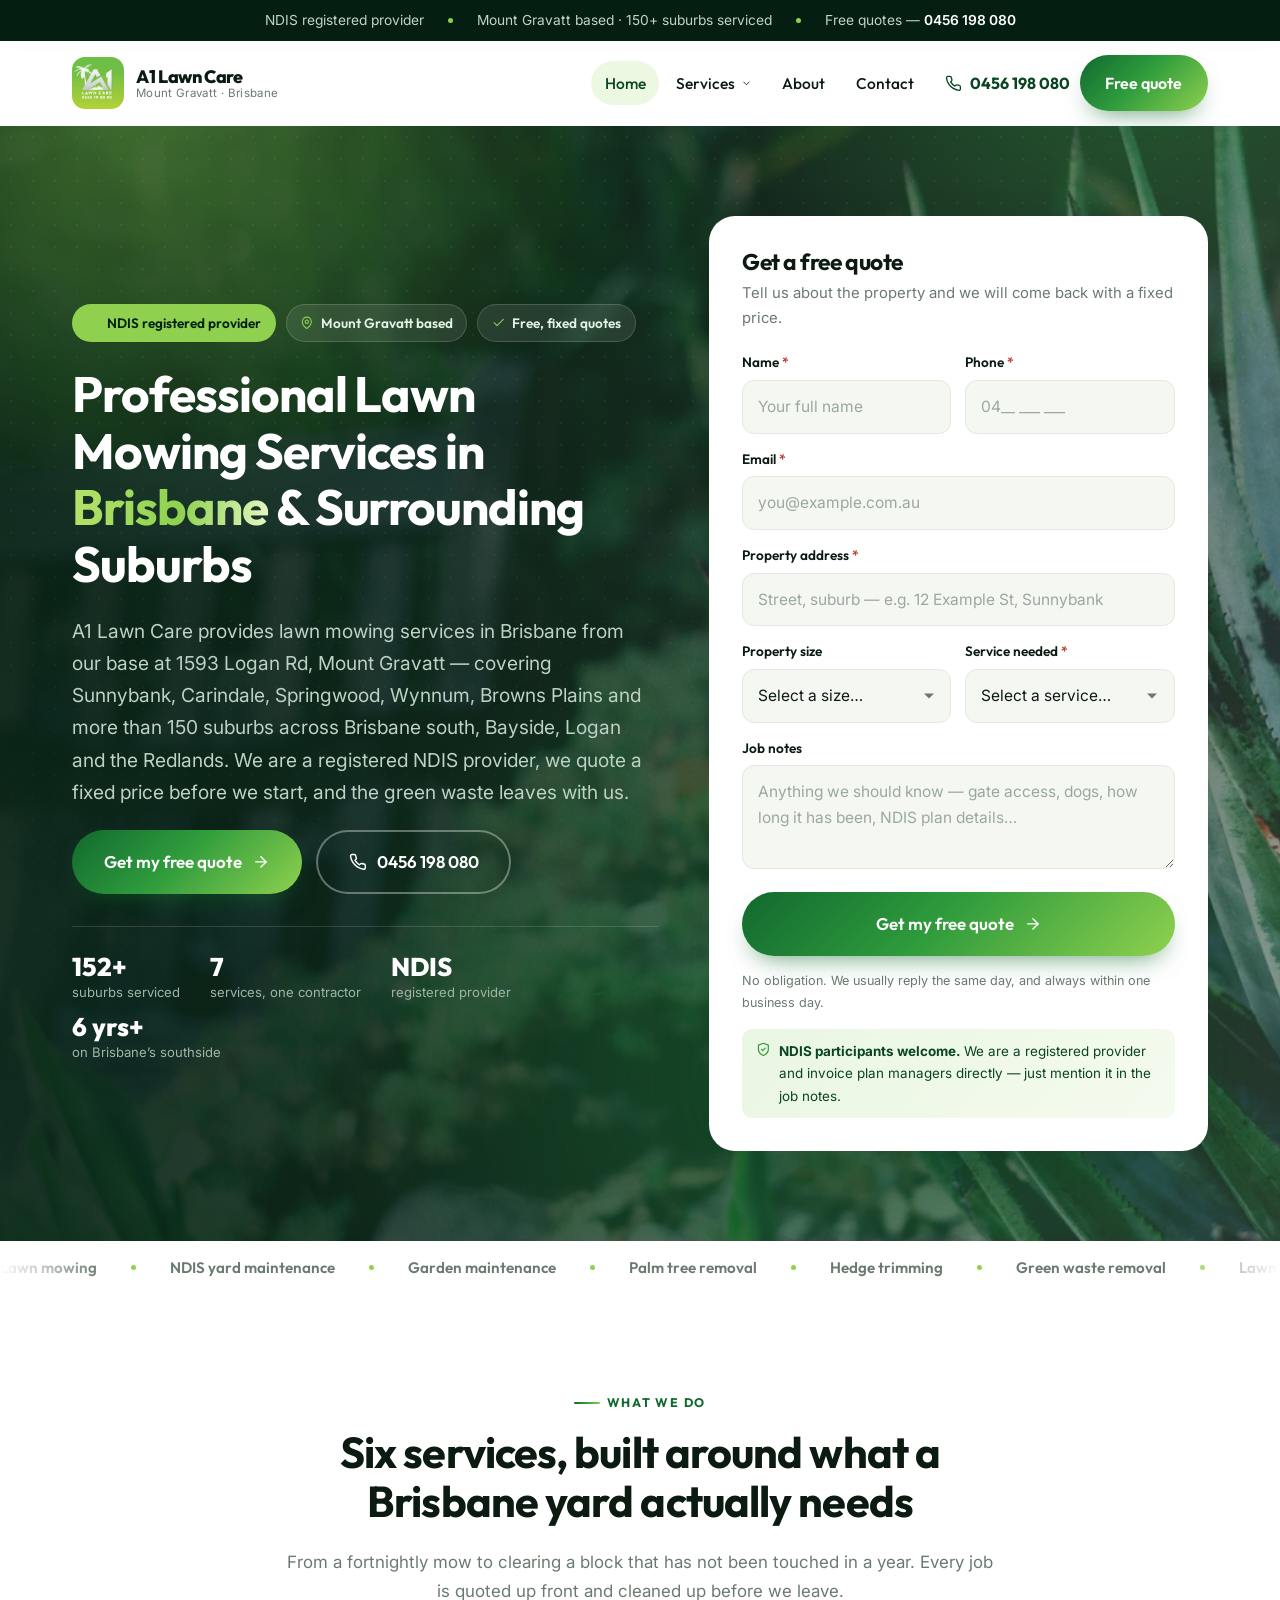
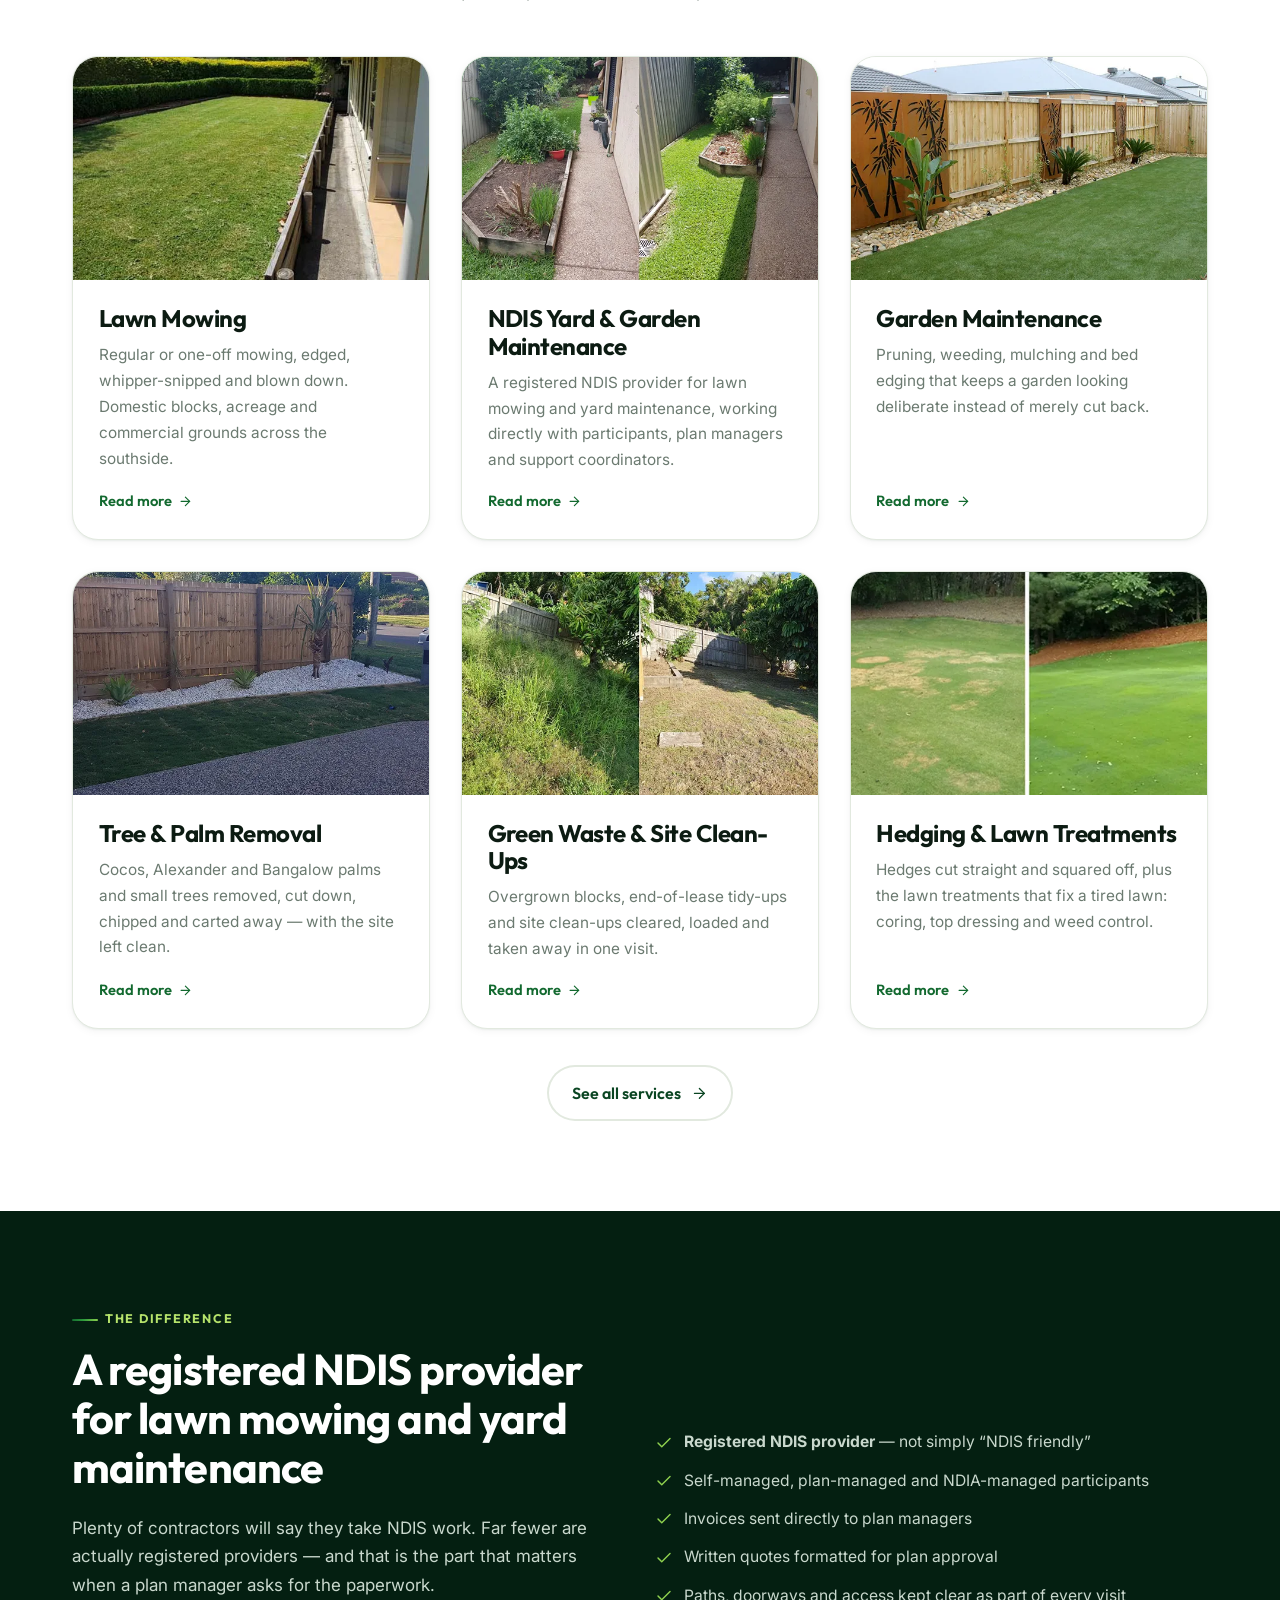
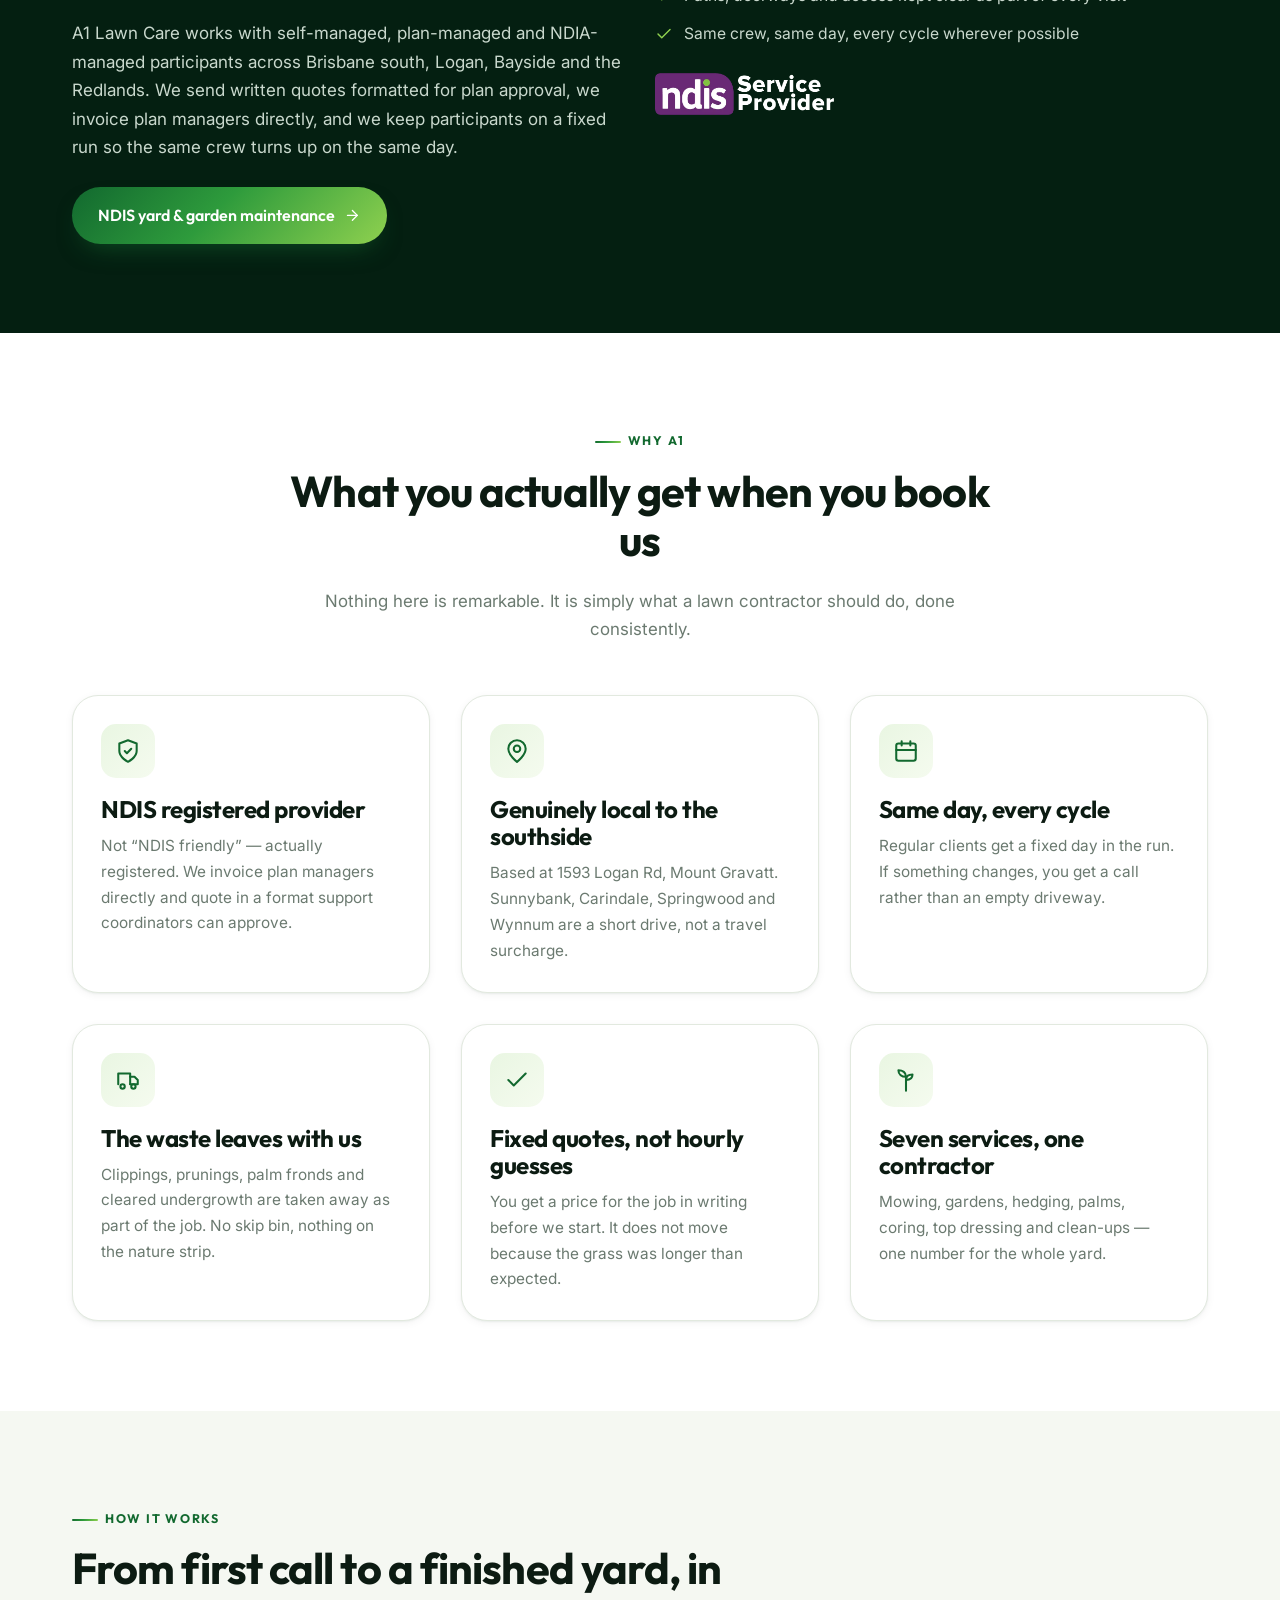
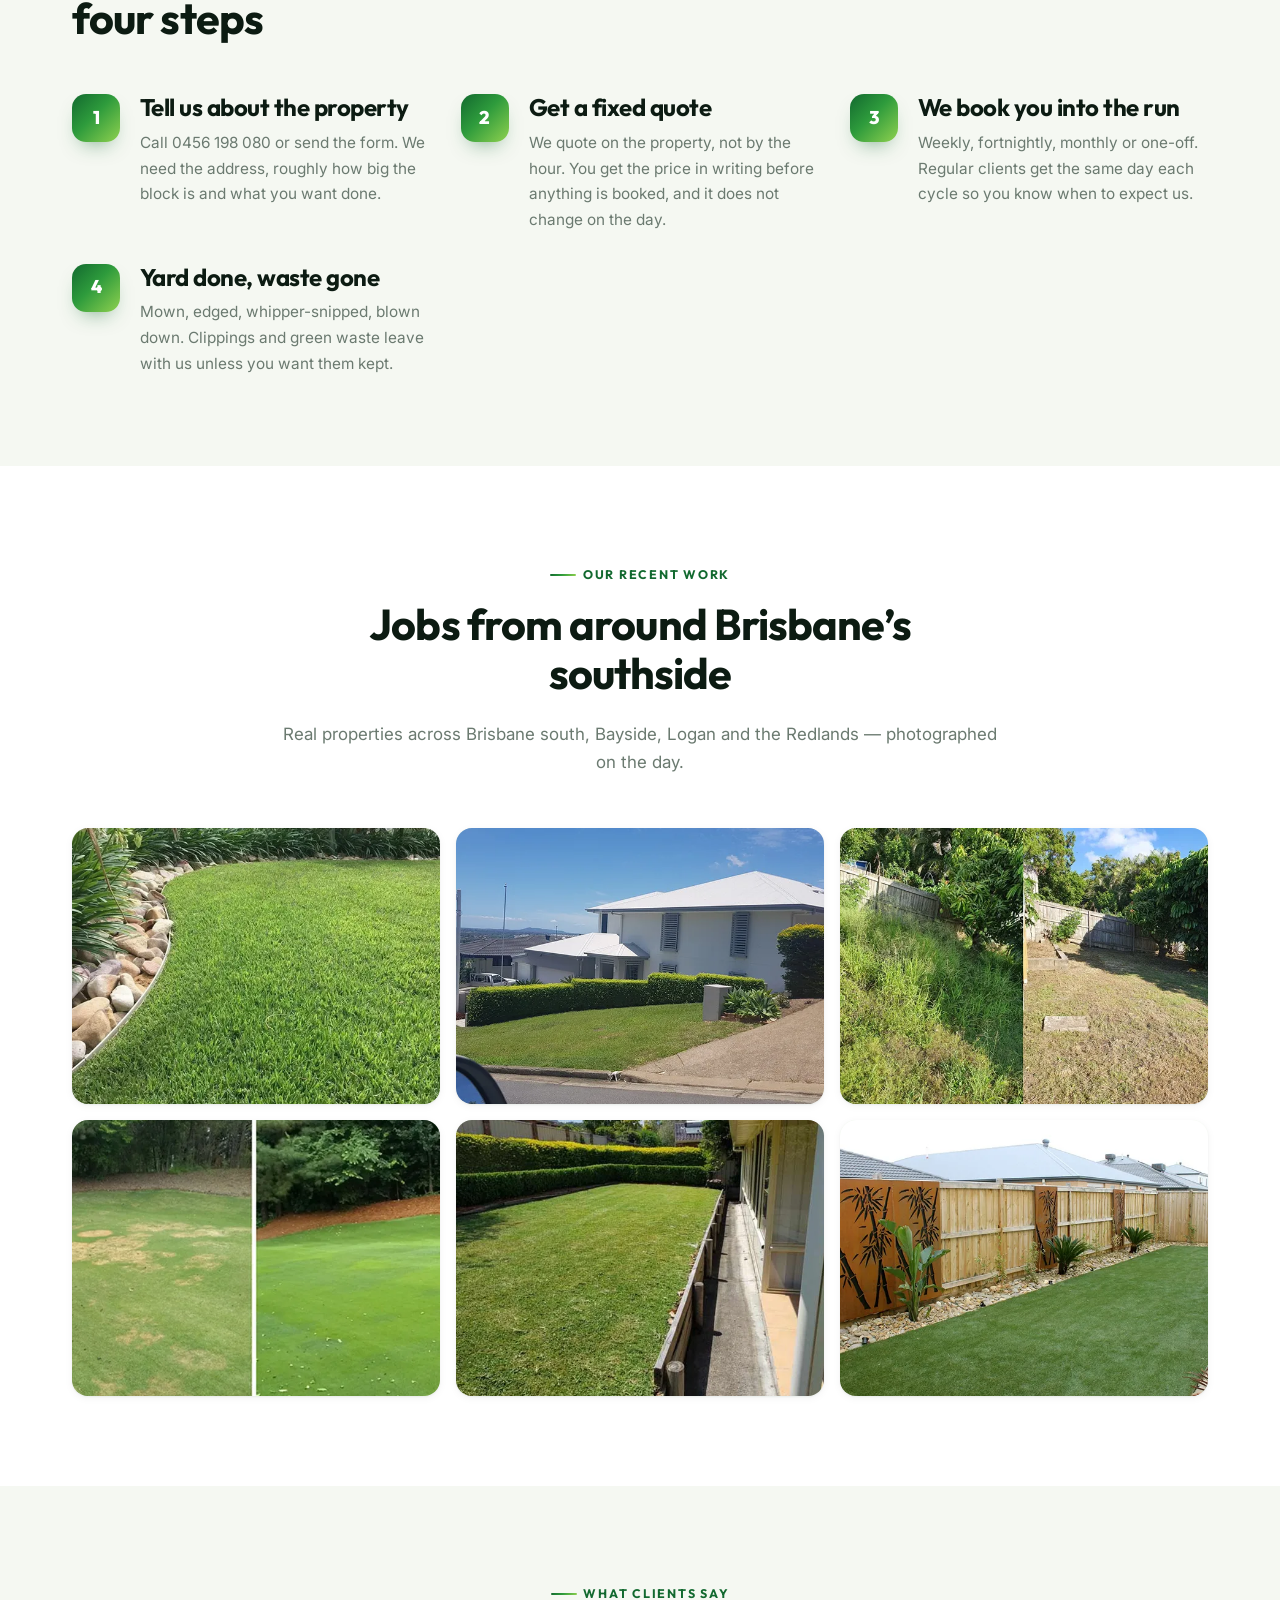
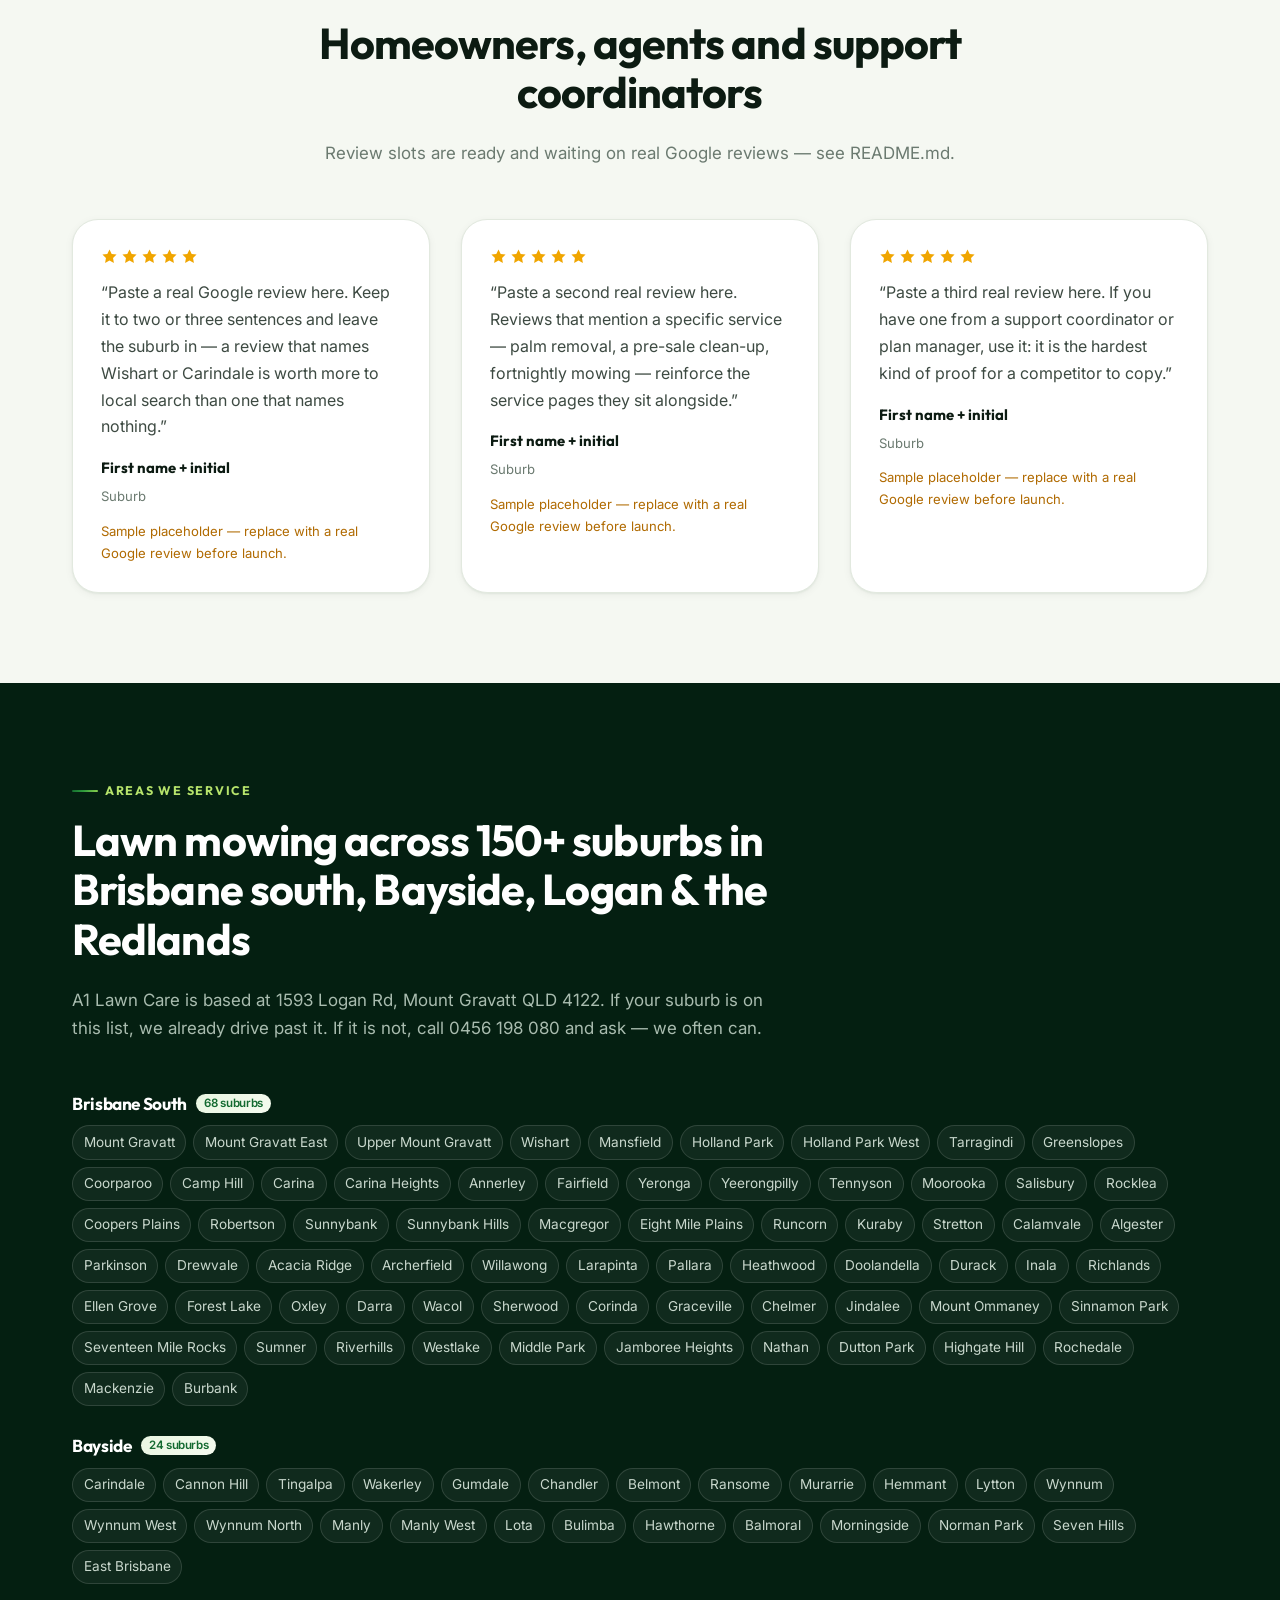
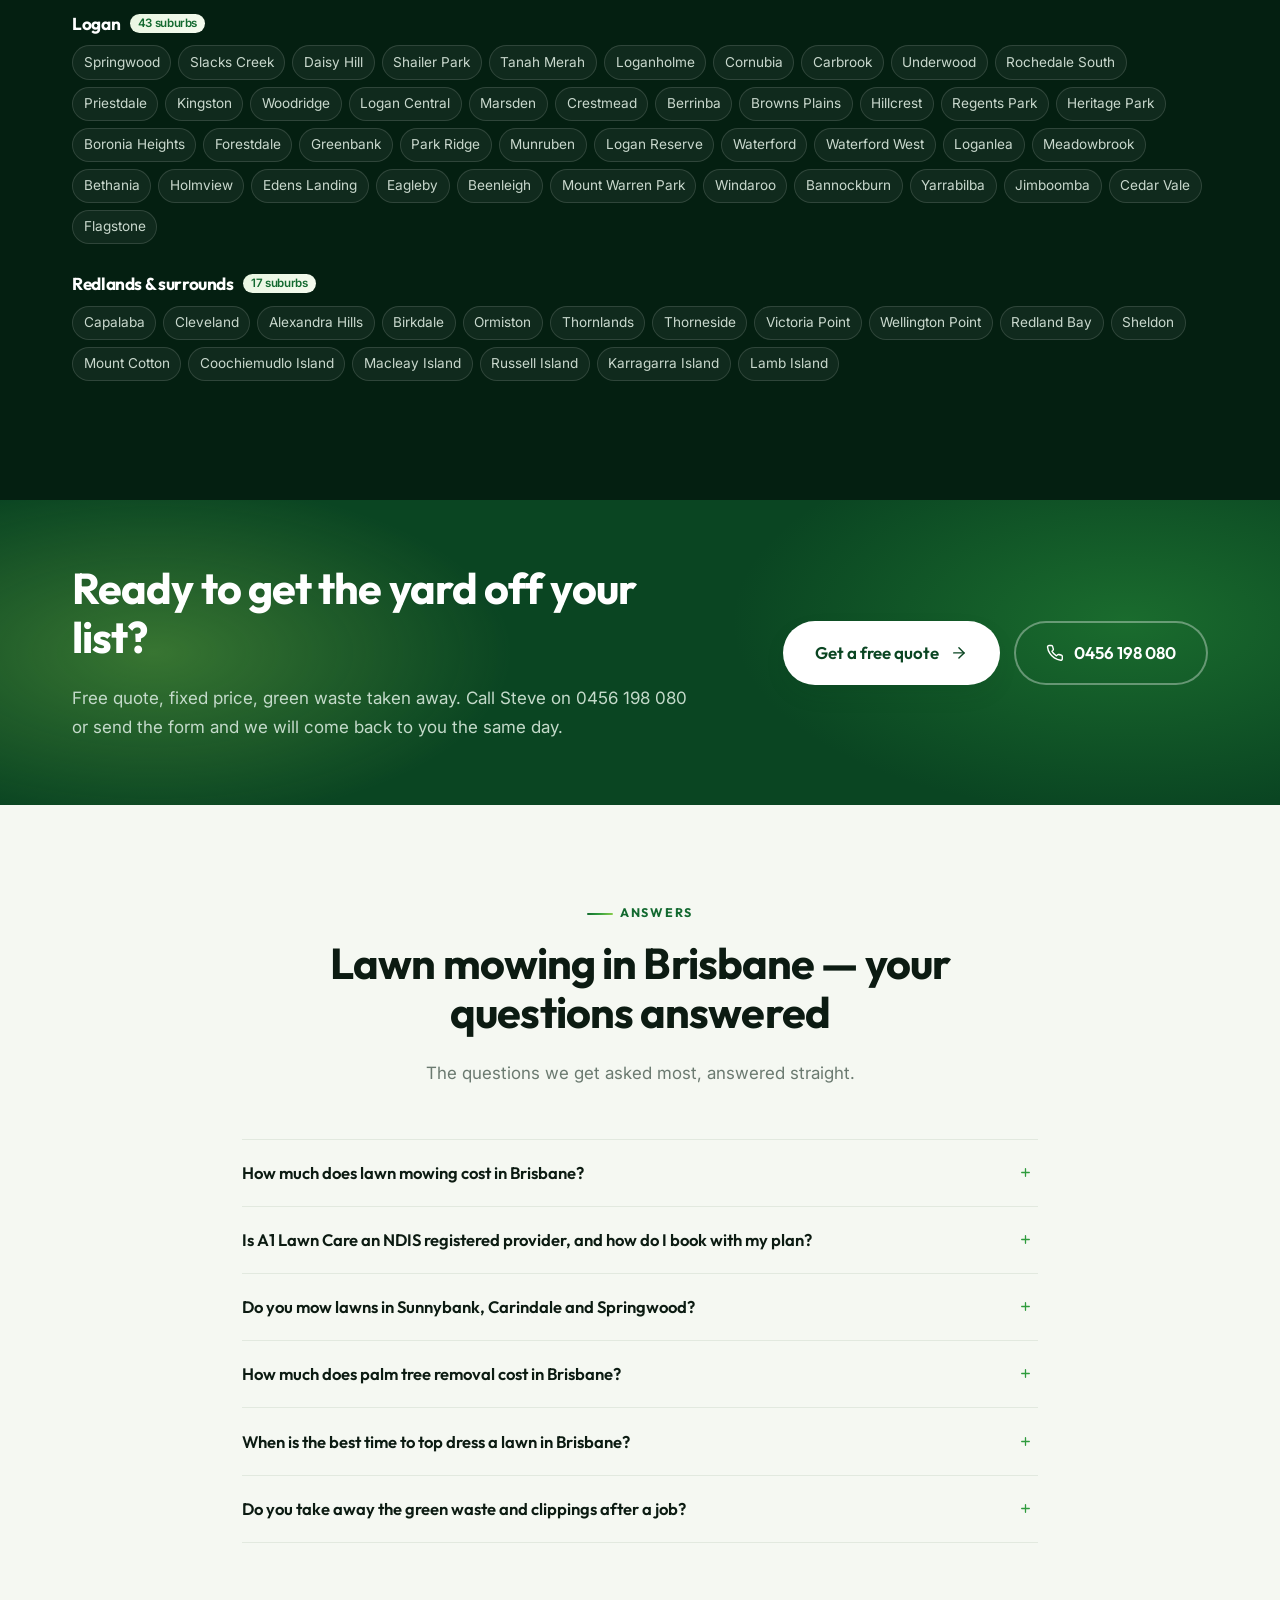
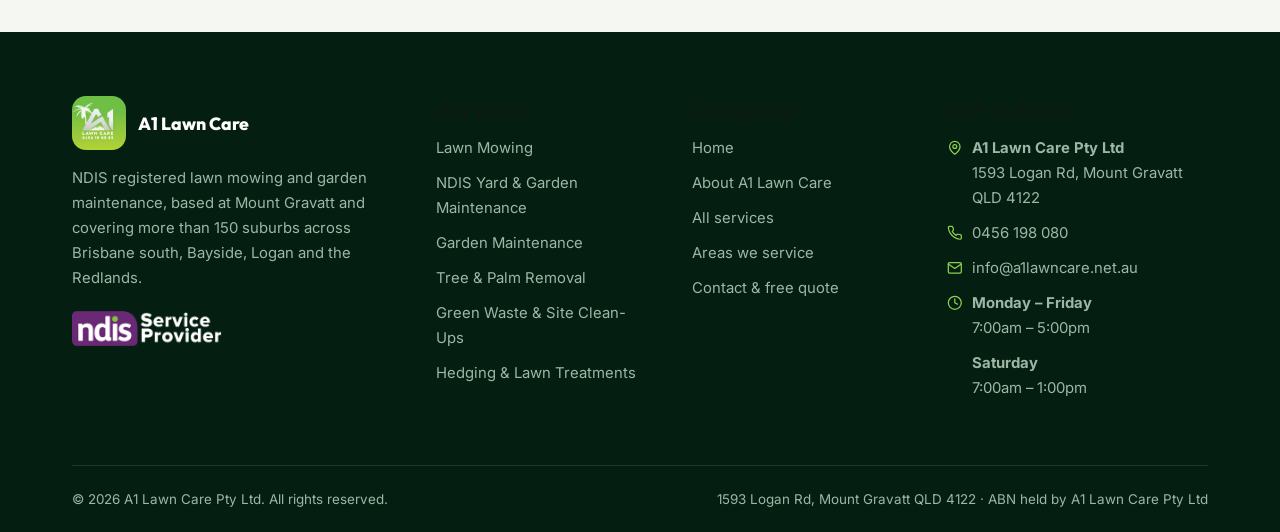
==== commit 83965ad1: "Fix silently-dropped submissions and add a visible submit state Two problems, one visible symptom: p" ====
--- a/index.html
+++ b/index.html
@@ -146,10 +146,11 @@
         <h2>Get a free quote</h2>
         <p class="quote-sub">Tell us about the property and we will come back with a fixed price.</p>
 
-        <!-- Honeypot: hidden from people, irresistible to bots -->
+        <!-- Honeypot -->
         <div class="hp-field" aria-hidden="true">
-          <label for="hero-quote-hp">Company website</label>
-          <input type="text" id="hero-quote-hp" name="company_website" tabindex="-1" autocomplete="off">
+          <label for="hero-quote-hp">Leave this field empty</label>
+          <input type="text" id="hero-quote-hp" name="a1_hp" tabindex="-1"
+                 autocomplete="off" aria-hidden="true">
         </div>
 
         <div class="field-row">
@@ -206,7 +207,15 @@
                     placeholder="Anything we should know — gate access, dogs, how long it has been, NDIS plan details&hellip;"></textarea>
         </div>
 
-        <button class="btn btn--lg btn--block" type="submit">Get my free quote <svg viewBox="0 0 24 24" fill="none" stroke="currentColor" stroke-width="1.9" stroke-linecap="round" stroke-linejoin="round" aria-hidden="true"><path d="M5 12h14"/><path d="m12 5 7 7-7 7"/></svg></button>
+        <button class="btn btn--lg btn--block" type="submit">
+          <span class="btn-spinner" aria-hidden="true"></span>
+          <svg class="btn-tick" viewBox="0 0 24 24" fill="none" stroke="currentColor"
+               stroke-width="2.6" stroke-linecap="round" stroke-linejoin="round"
+               aria-hidden="true"><path d="m20 6-11 11-5-5"/></svg>
+          <span class="btn-text">Get my free quote</span>
+          <span class="btn-arrow"><svg viewBox="0 0 24 24" fill="none" stroke="currentColor" stroke-width="1.9" stroke-linecap="round" stroke-linejoin="round" aria-hidden="true"><path d="M5 12h14"/><path d="m12 5 7 7-7 7"/></svg></span>
+        </button>
+        <p class="form-status" role="status" aria-live="polite"></p>
         <p class="form-fineprint">No obligation. We usually reply the same day, and
            always within one business day.</p>
       </form>
@@ -574,10 +583,11 @@
         <h2 id="quote-modal-title">Get a free quote</h2>
         <p class="quote-sub">Tell us about the property and we will come back with a fixed price.</p>
 
-        <!-- Honeypot: hidden from people, irresistible to bots -->
+        <!-- Honeypot -->
         <div class="hp-field" aria-hidden="true">
-          <label for="modal-quote-hp">Company website</label>
-          <input type="text" id="modal-quote-hp" name="company_website" tabindex="-1" autocomplete="off">
+          <label for="modal-quote-hp">Leave this field empty</label>
+          <input type="text" id="modal-quote-hp" name="a1_hp" tabindex="-1"
+                 autocomplete="off" aria-hidden="true">
         </div>
 
         <div class="field-row">
@@ -634,7 +644,15 @@
                     placeholder="Anything we should know — gate access, dogs, how long it has been, NDIS plan details&hellip;"></textarea>
         </div>
 
-        <button class="btn btn--lg btn--block" type="submit">Get my free quote <svg viewBox="0 0 24 24" fill="none" stroke="currentColor" stroke-width="1.9" stroke-linecap="round" stroke-linejoin="round" aria-hidden="true"><path d="M5 12h14"/><path d="m12 5 7 7-7 7"/></svg></button>
+        <button class="btn btn--lg btn--block" type="submit">
+          <span class="btn-spinner" aria-hidden="true"></span>
+          <svg class="btn-tick" viewBox="0 0 24 24" fill="none" stroke="currentColor"
+               stroke-width="2.6" stroke-linecap="round" stroke-linejoin="round"
+               aria-hidden="true"><path d="m20 6-11 11-5-5"/></svg>
+          <span class="btn-text">Get my free quote</span>
+          <span class="btn-arrow"><svg viewBox="0 0 24 24" fill="none" stroke="currentColor" stroke-width="1.9" stroke-linecap="round" stroke-linejoin="round" aria-hidden="true"><path d="M5 12h14"/><path d="m12 5 7 7-7 7"/></svg></span>
+        </button>
+        <p class="form-status" role="status" aria-live="polite"></p>
         <p class="form-fineprint">No obligation. We usually reply the same day, and
            always within one business day.</p>
       </form>
--- a/assets/css/site.css
+++ b/assets/css/site.css
@@ -354,7 +354,41 @@
 .field.has-error .err { display: block; }
 .form-fineprint { font-size: .79rem; color: var(--muted); margin: .9rem 0 0; }
 .hp-field { position: absolute; left: -9999px; width: 1px; height: 1px; overflow: hidden; }
-form.is-submitting .btn { opacity: .72; pointer-events: none; }
+
+/* ---------- Submit states ----------
+   Idle: label + arrow. Submitting: spinner + "Sending...". Sent: tick.
+   Without this the 520ms pause before the redirect reads as a dead button. */
+.btn-spinner, .btn-tick { display: none; flex: none; }
+.btn-spinner {
+  width: 1.05em; height: 1.05em; border-radius: 50%;
+  border: 2px solid rgba(255, 255, 255, .35);
+  border-top-color: #fff;
+  animation: btn-spin .68s linear infinite;
+}
+.btn-tick { width: 1.15em; height: 1.15em; }
+@keyframes btn-spin { to { transform: rotate(360deg); } }
+
+form.is-submitting .btn-spinner { display: block; }
+form.is-submitting .btn-arrow,
+form.is-sent .btn-arrow { display: none; }
+form.is-sent .btn-tick { display: block; animation: tick-pop .3s var(--ease) both; }
+@keyframes tick-pop { from { transform: scale(.4); opacity: 0; } to { transform: none; opacity: 1; } }
+
+form.is-submitting .btn, form.is-sent .btn { pointer-events: none; }
+form.is-submitting .btn { filter: saturate(.9); }
+form.is-sent .btn { background: linear-gradient(135deg, #12692F, #2E9B3C); }
+form.is-submitting .field, form.is-sent .field { opacity: .5; transition: opacity .3s var(--ease); }
+form.is-submitting .field input, form.is-submitting .field select,
+form.is-submitting .field textarea, form.is-sent .field input,
+form.is-sent .field select, form.is-sent .field textarea { pointer-events: none; }
+
+.form-status { margin: .8rem 0 0; font-size: .88rem; color: var(--green-700); min-height: 1.2em; }
+.form-status:empty { margin: 0; min-height: 0; }
+.form-status a { font-weight: 600; }
+
+@media (prefers-reduced-motion: reduce) {
+  .btn-spinner { animation: none; border-top-color: rgba(255, 255, 255, .8); }
+}
 
 /* ---------- Cards ---------- */
 .card {
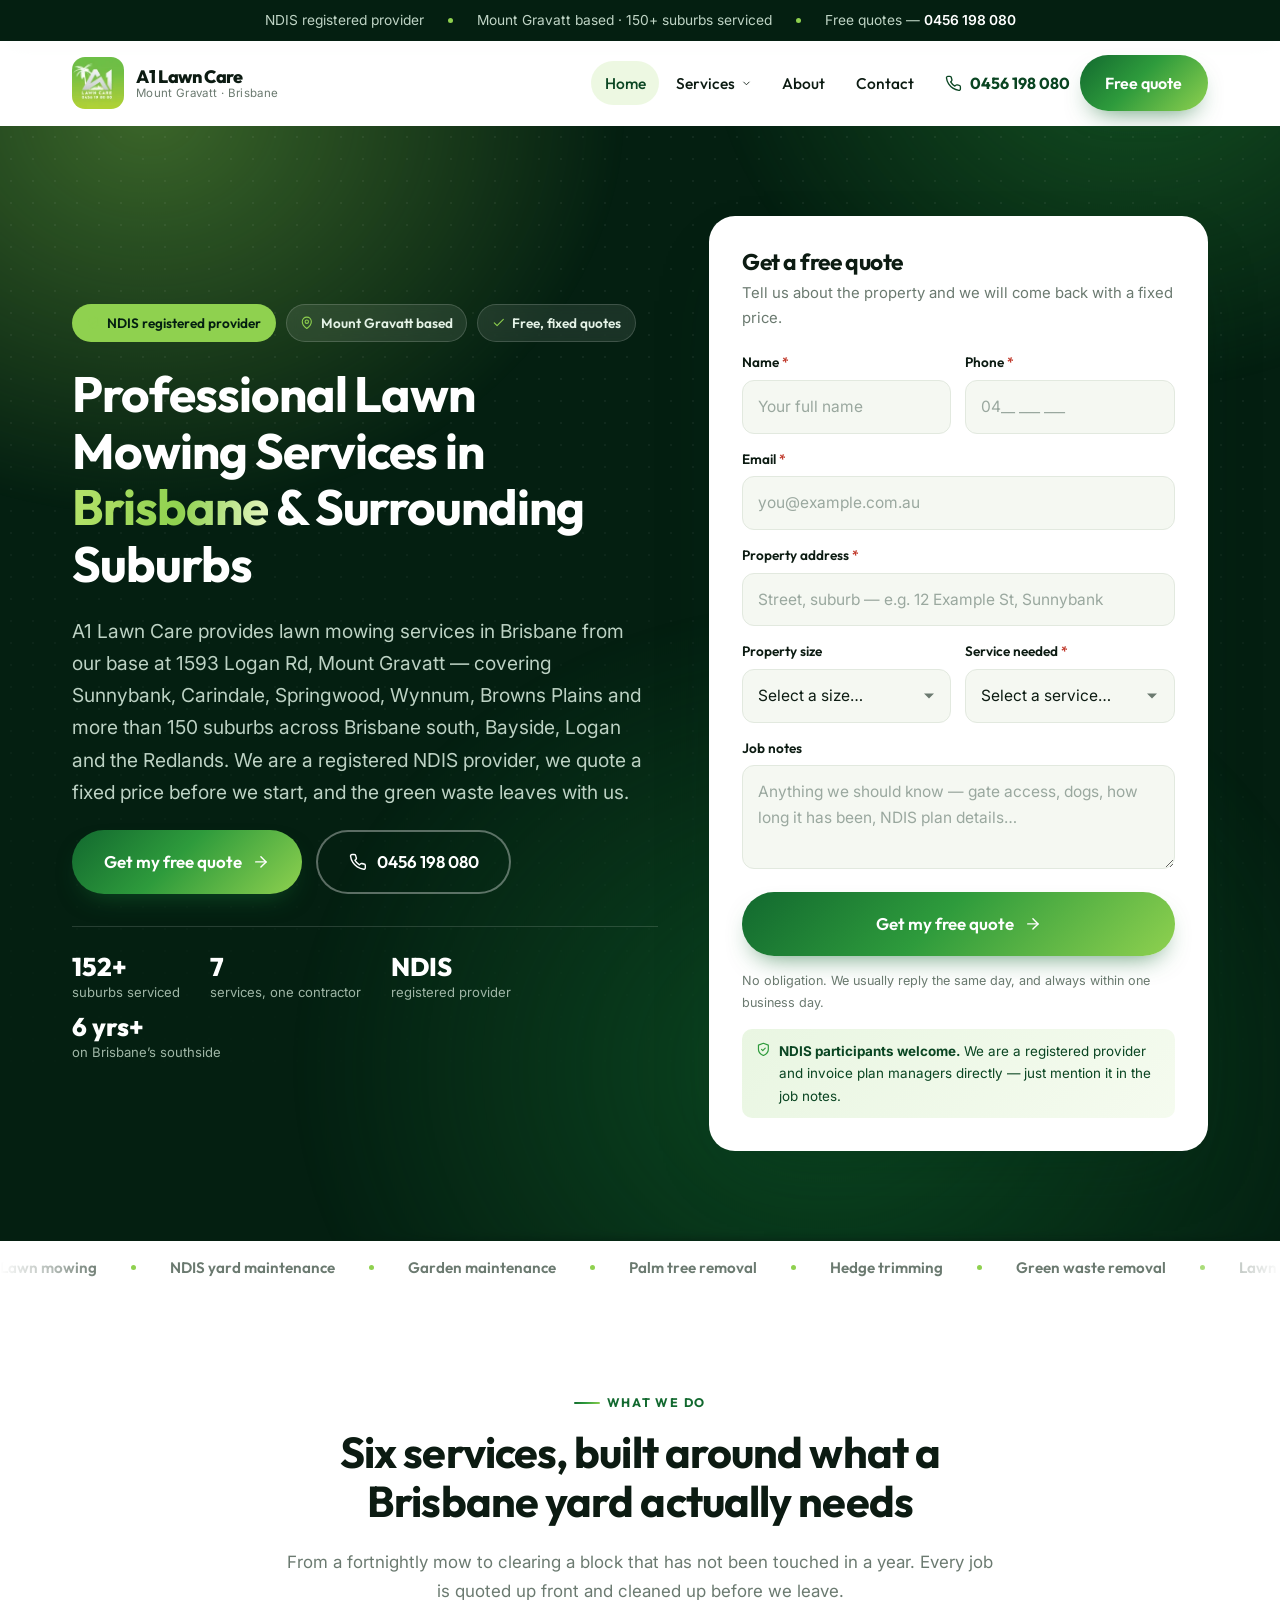
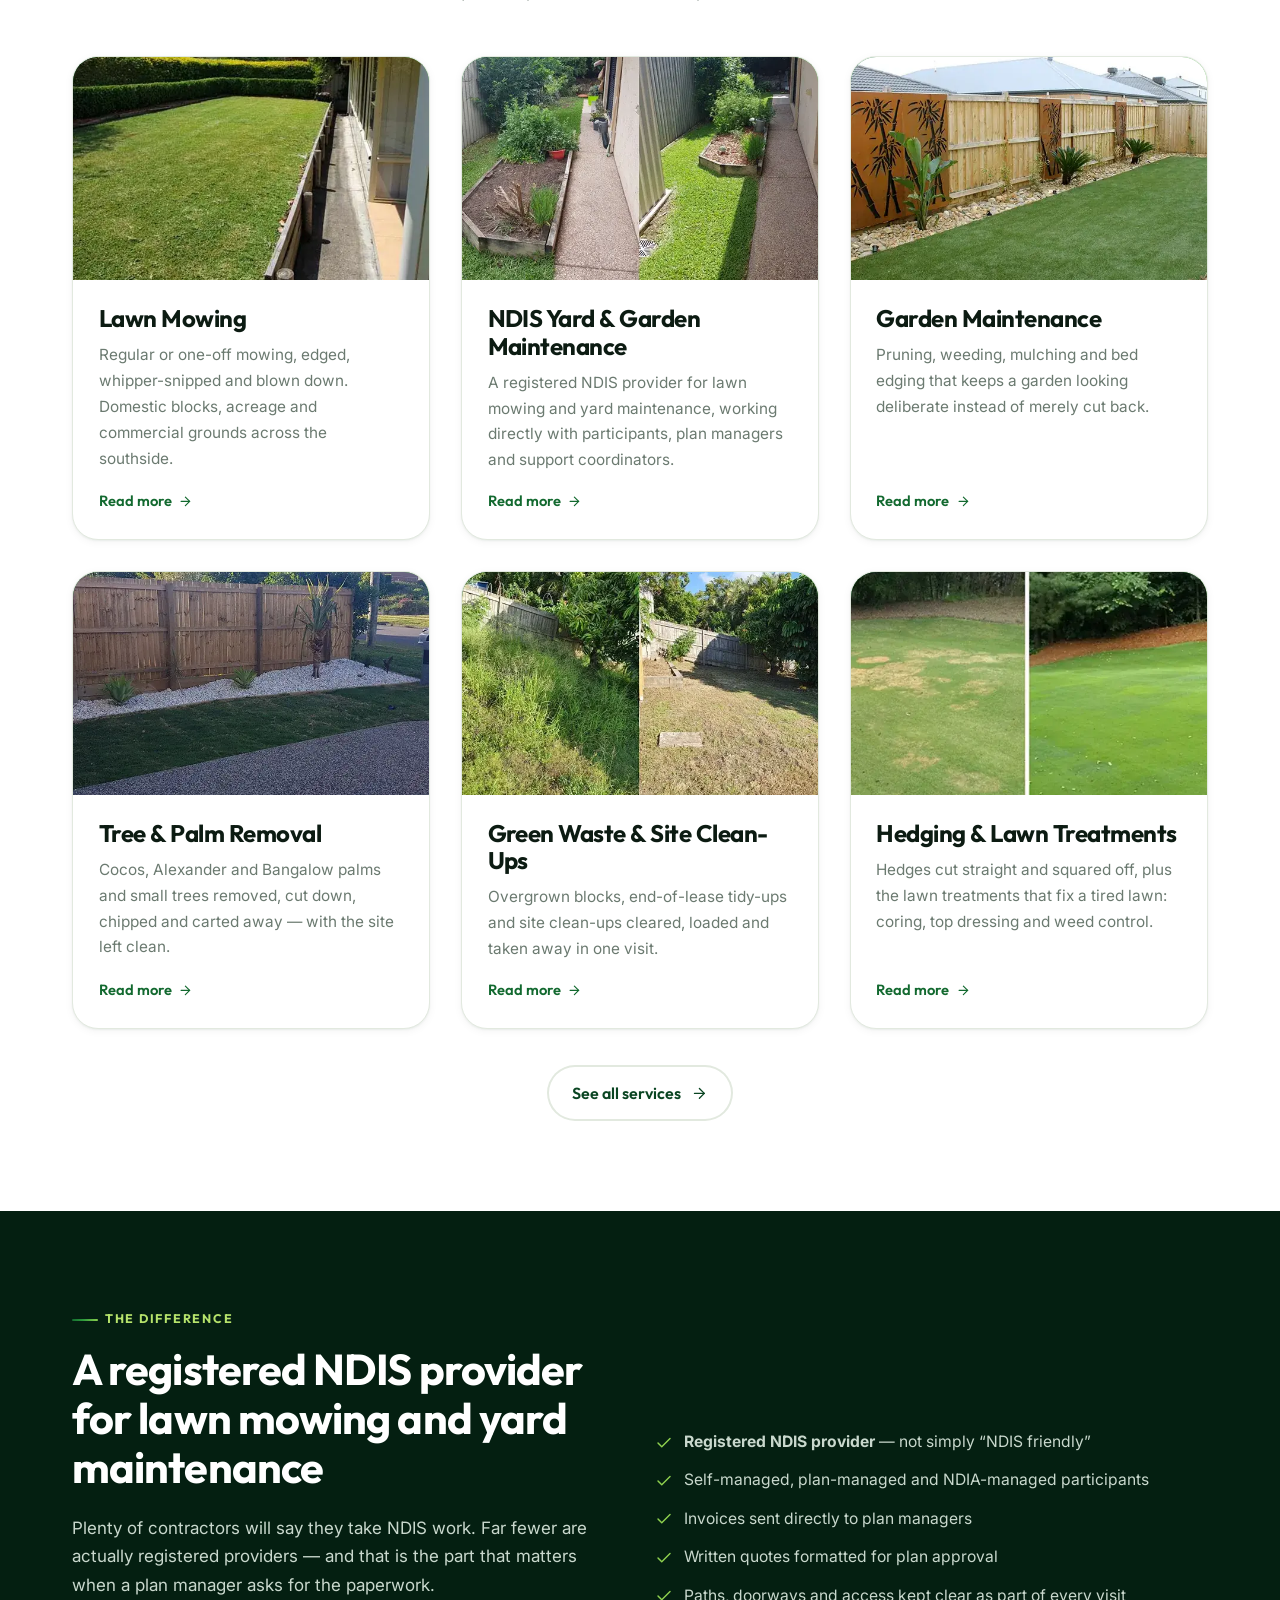
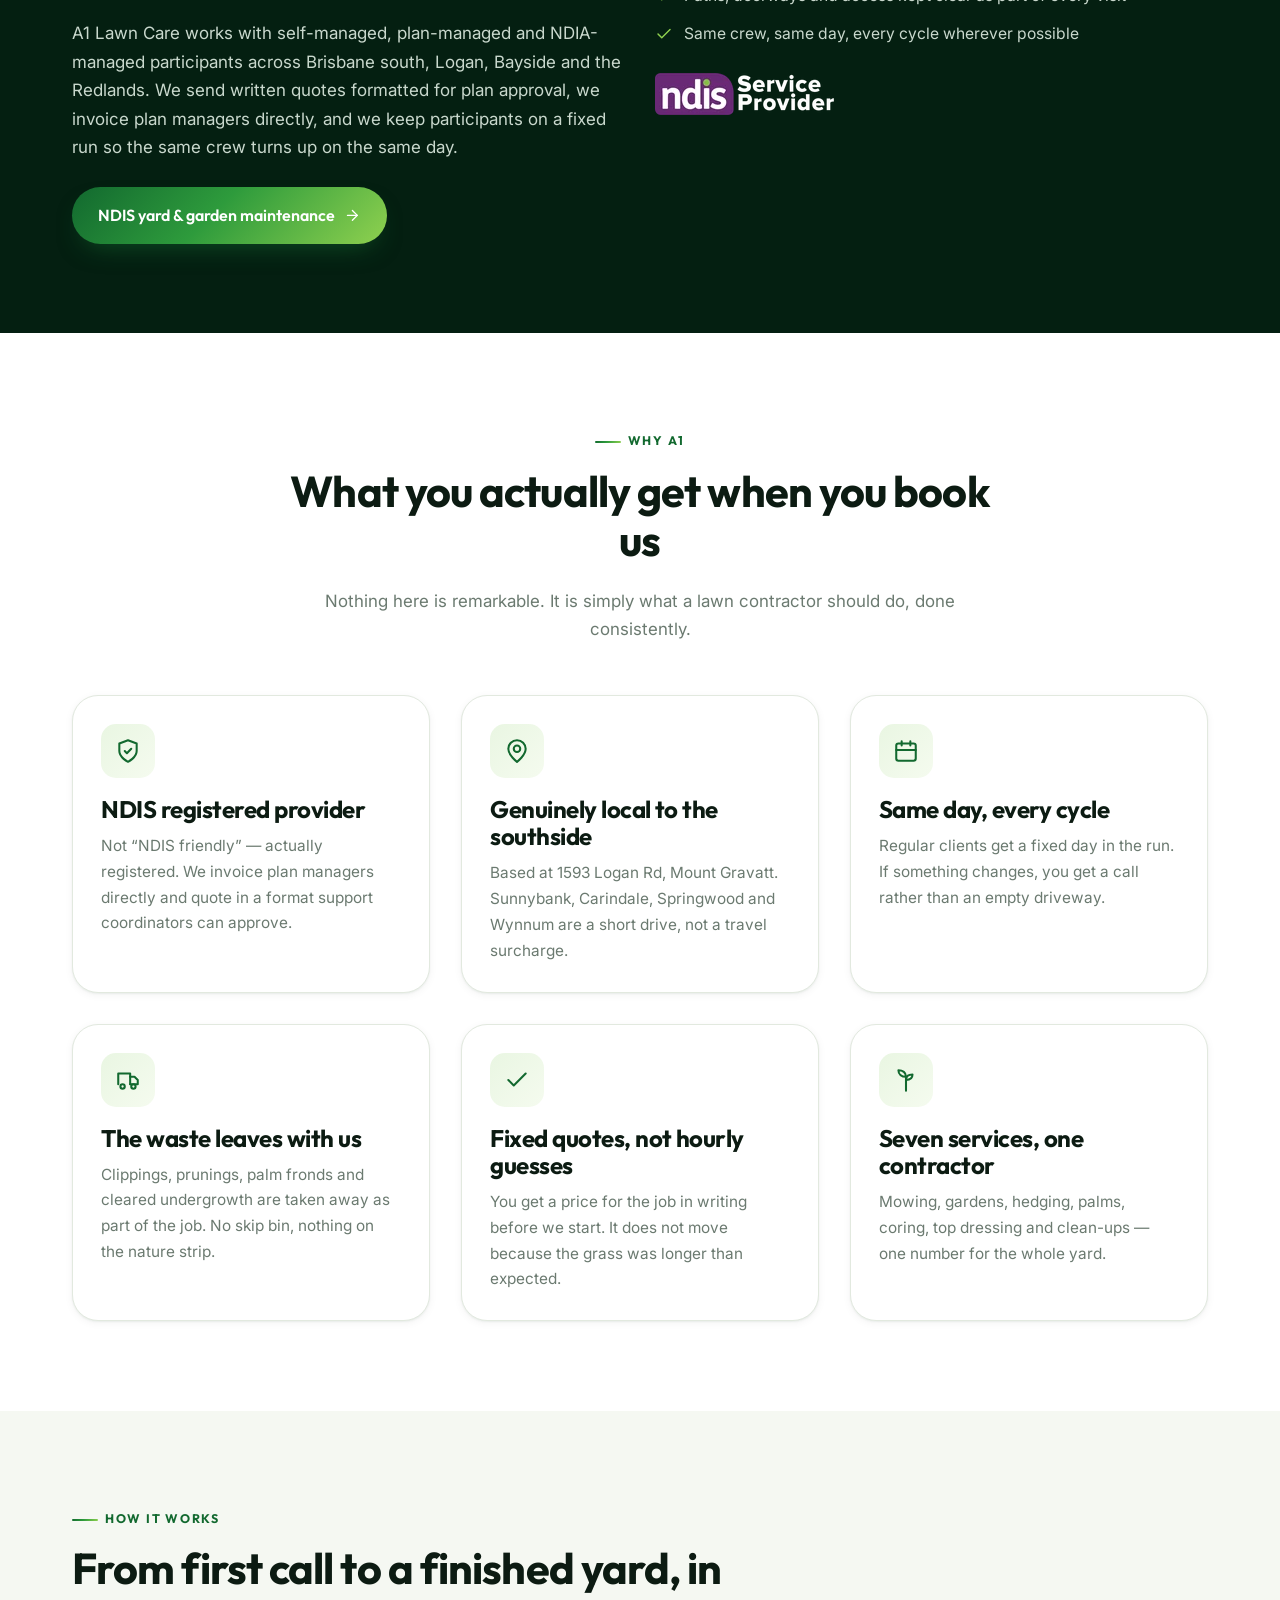
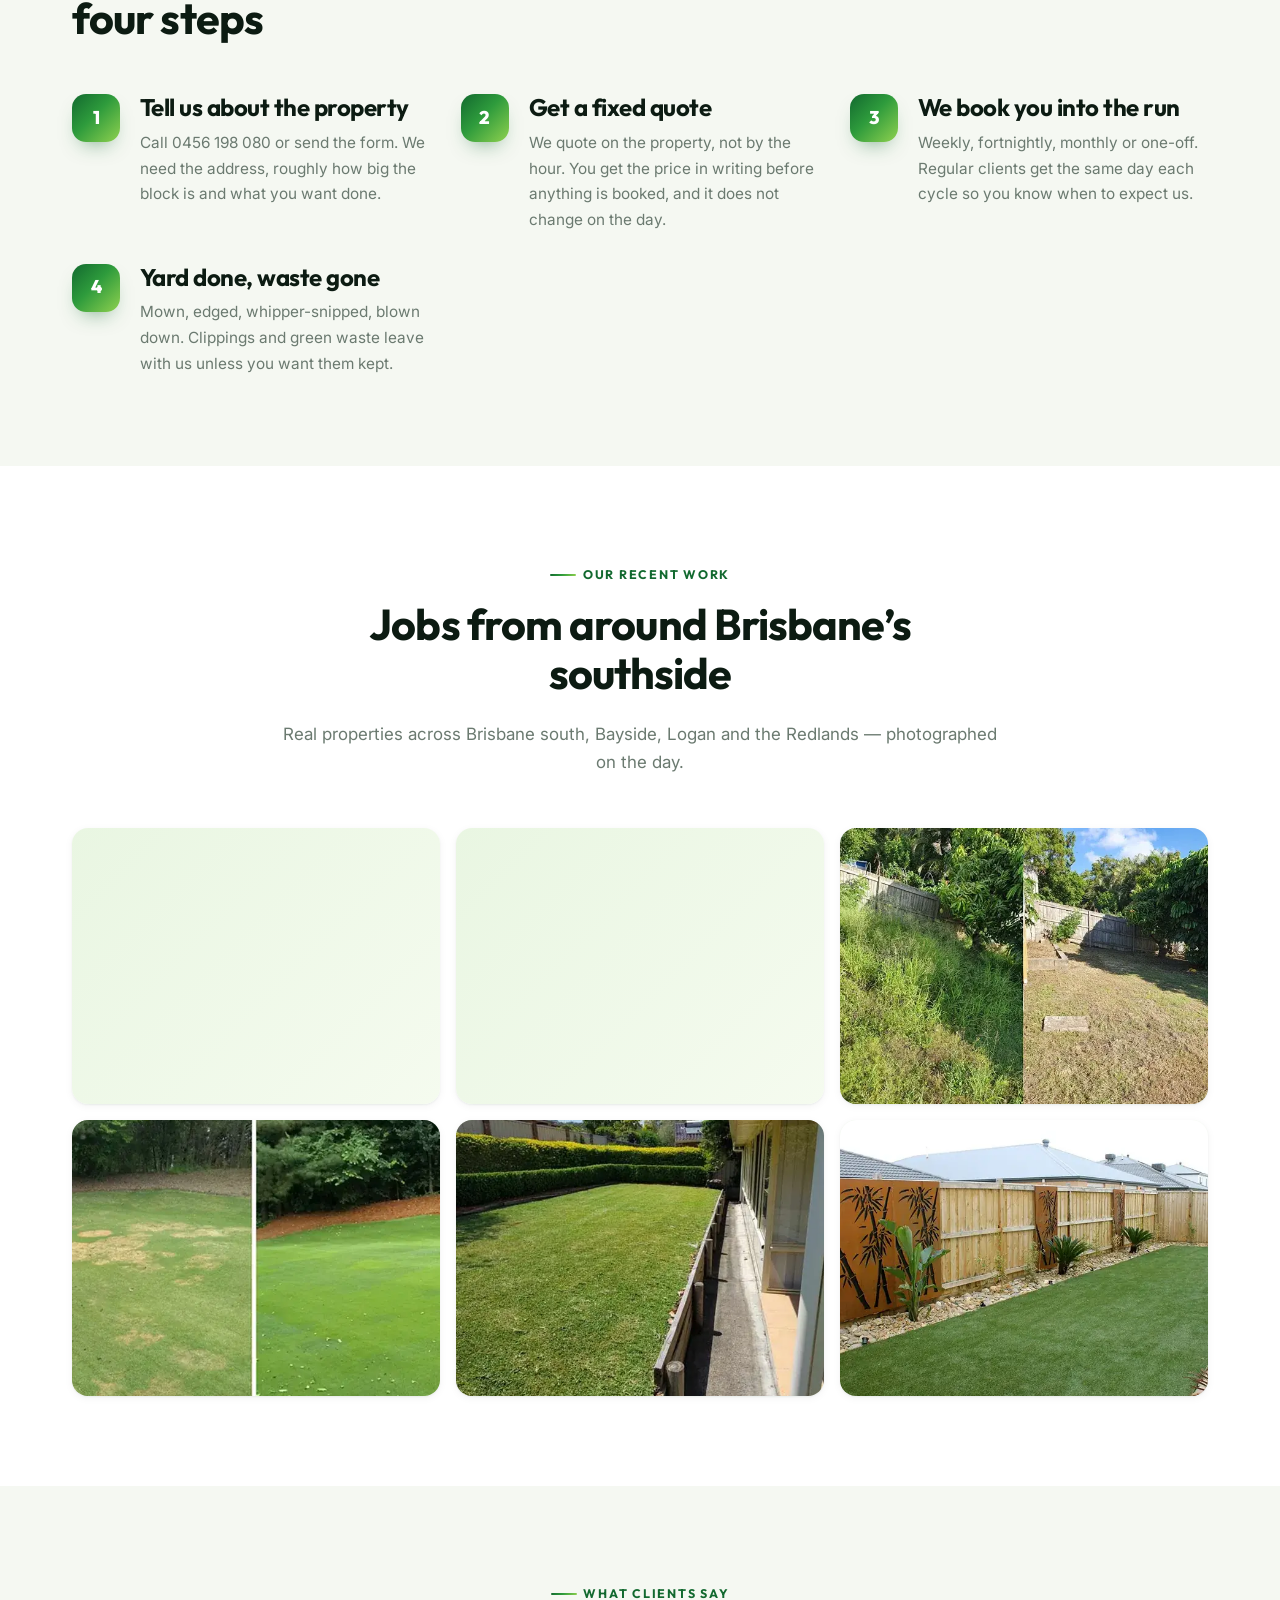
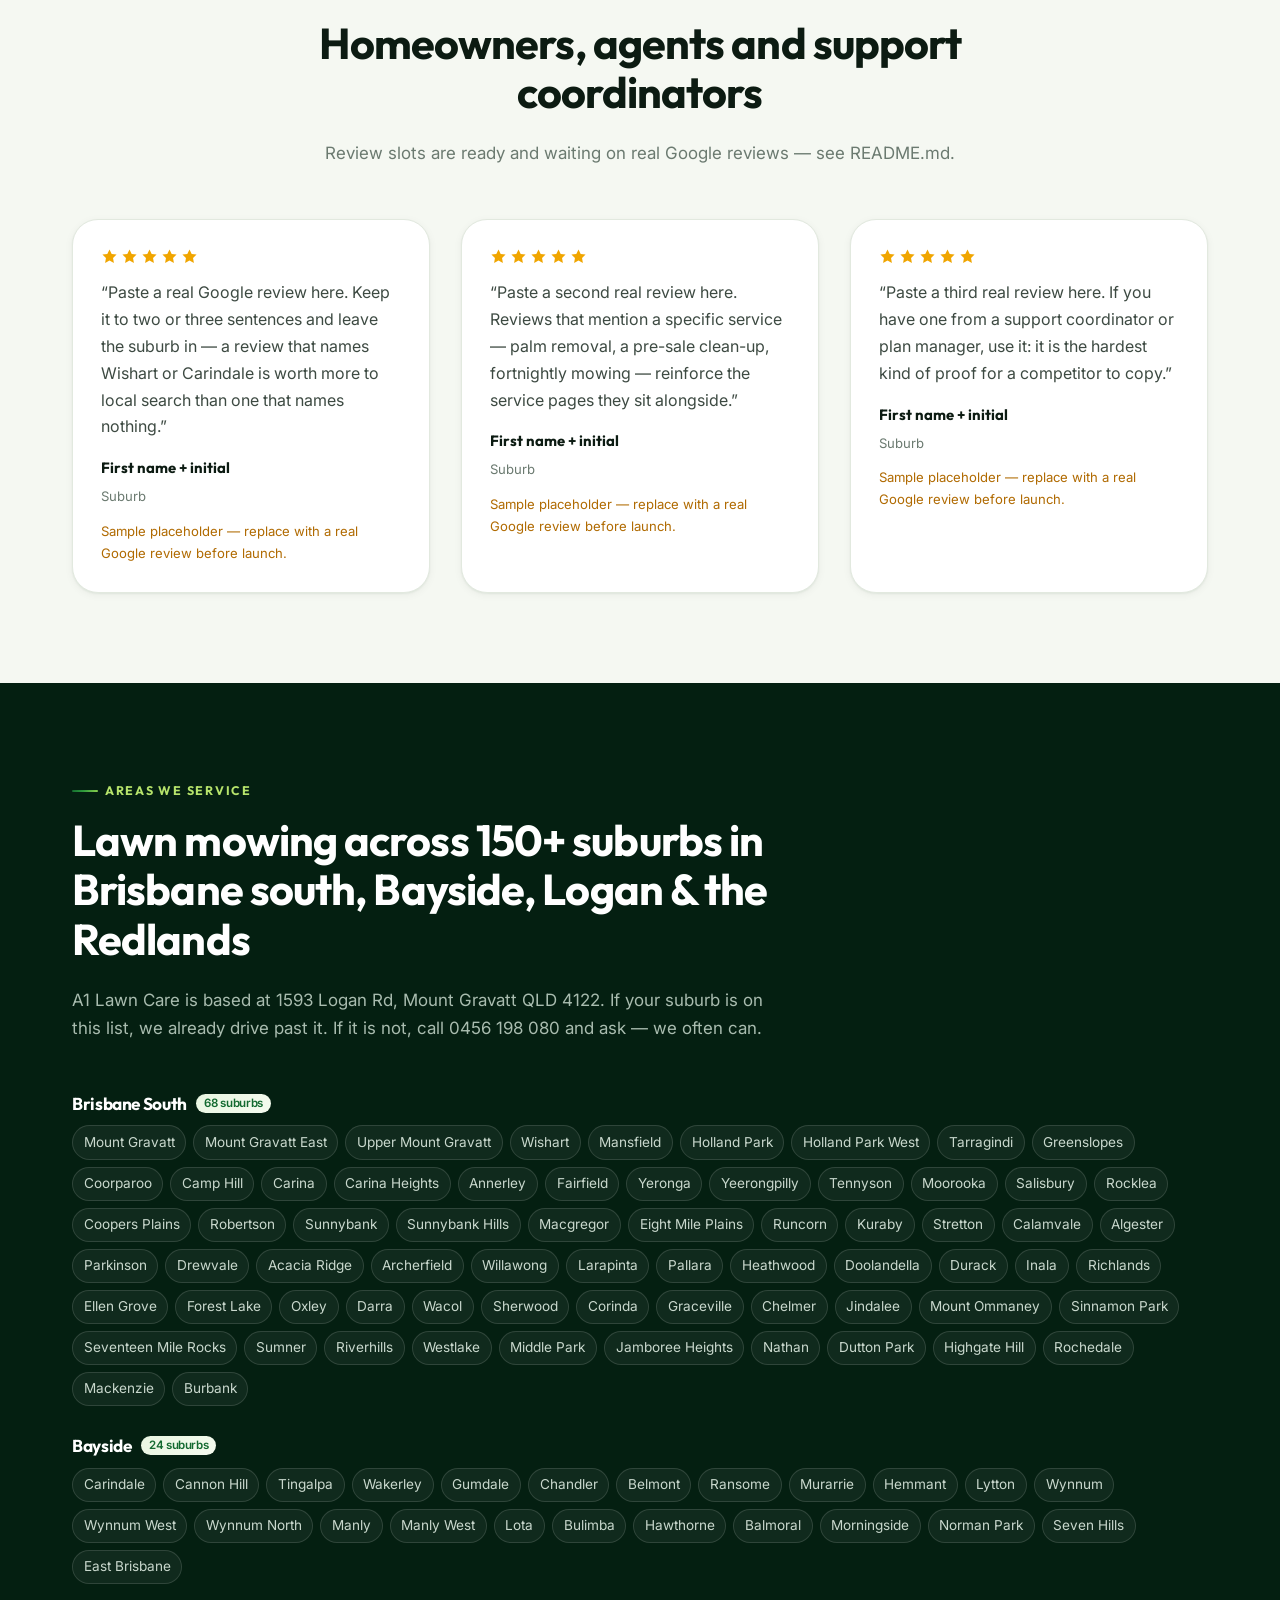
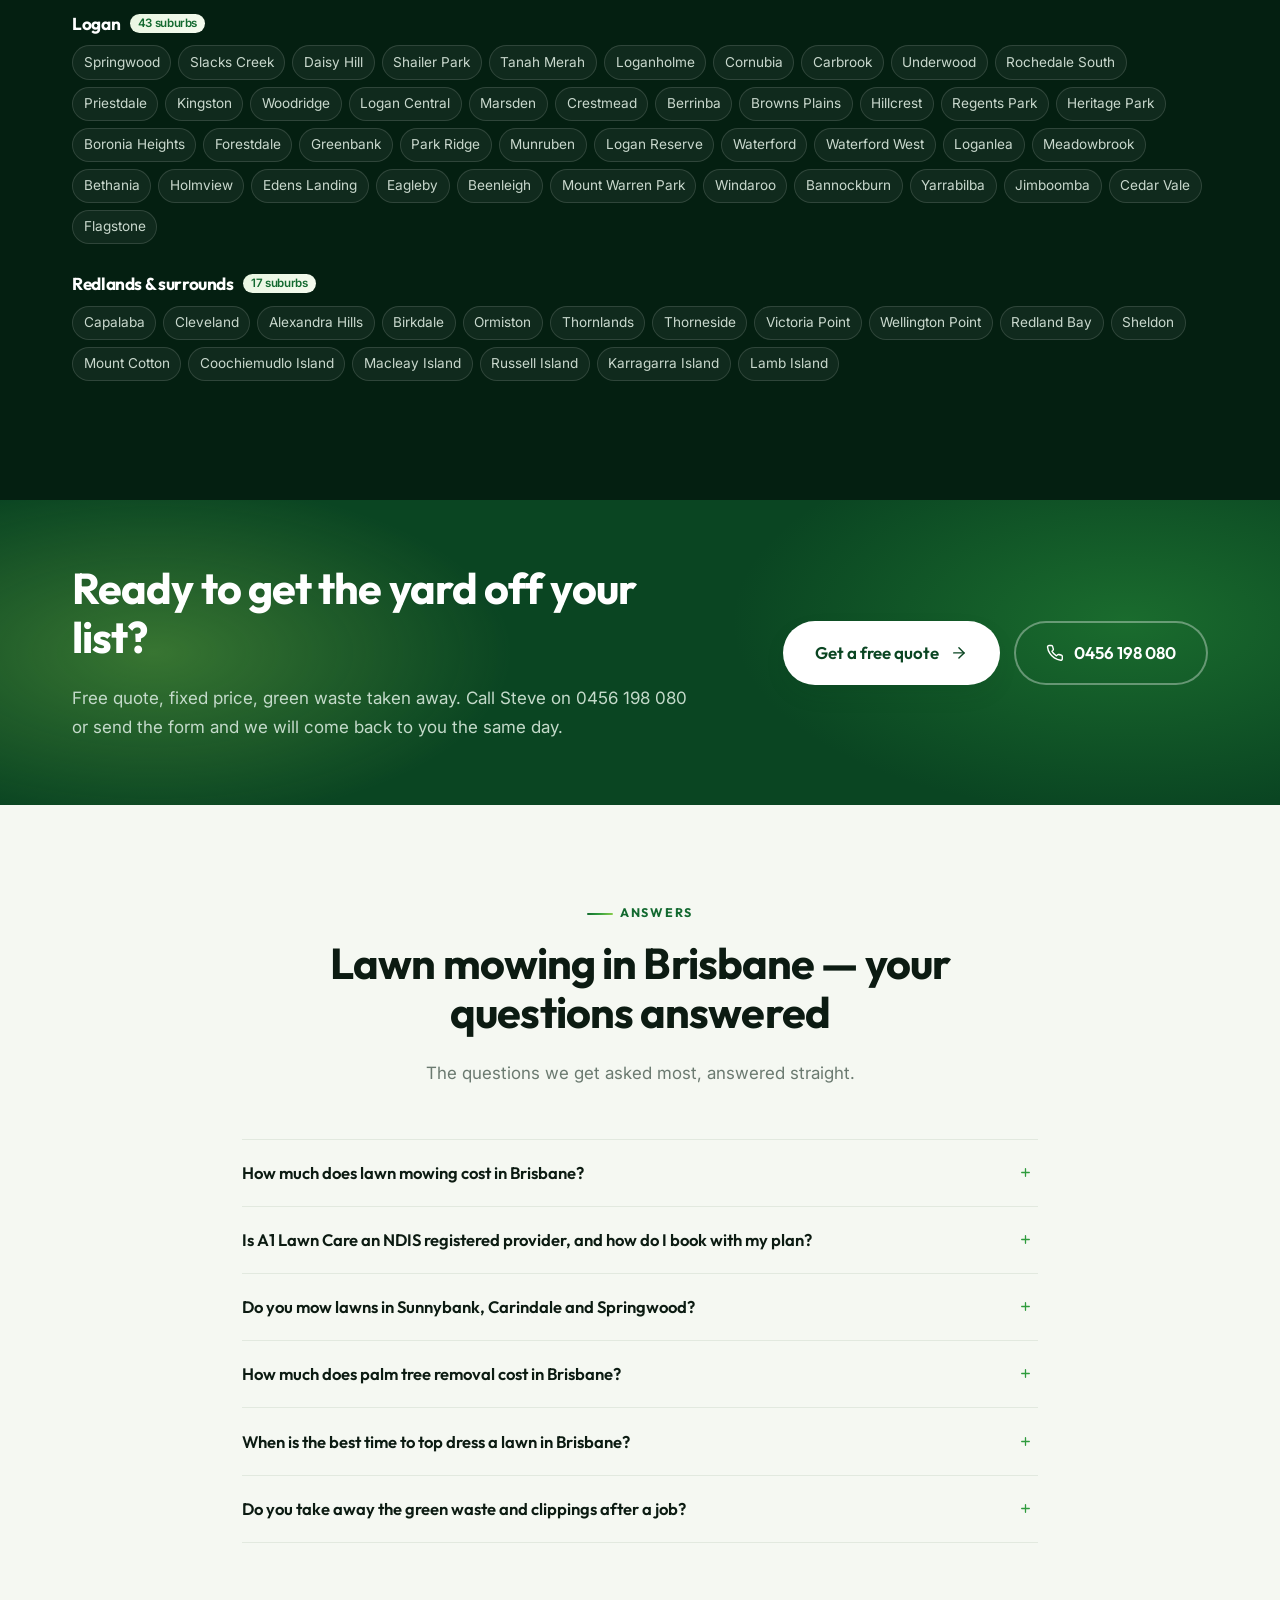
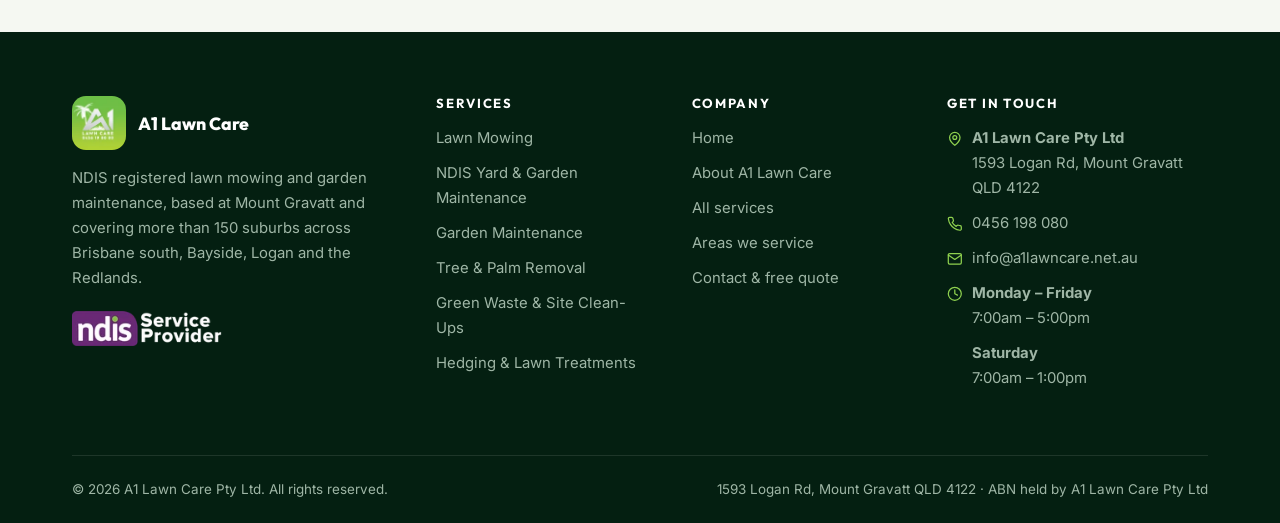
==== commit 72f53fc6: "Improve mobile performance: defer tracking, right-size images Acting on the PageSpeed mobile report " ====
--- a/index.html
+++ b/index.html
@@ -20,30 +20,32 @@
     <meta property="og:title" content="Lawn Mowing Services Brisbane | A1 Lawn Care Mt Gravatt">
     <meta property="og:description" content="Lawn mowing services in Brisbane by A1 Lawn Care - an NDIS registered provider covering Mount Gravatt, Sunnybank, Bayside &amp; Logan. Get a free quote today.">
     <meta property="og:url" content="https://www.a1lawncare.net.au/">
-    <meta property="og:image" content="https://www.a1lawncare.net.au/assets/img/gallery-01.webp">
+    <meta property="og:image" content="https://www.a1lawncare.net.au/assets/img/gallery-01-600.webp">
     <meta name="twitter:card" content="summary_large_image">
     <meta name="twitter:title" content="Lawn Mowing Services Brisbane | A1 Lawn Care Mt Gravatt">
     <meta name="twitter:description" content="Lawn mowing services in Brisbane by A1 Lawn Care - an NDIS registered provider covering Mount Gravatt, Sunnybank, Bayside &amp; Logan. Get a free quote today.">
-    <meta name="twitter:image" content="https://www.a1lawncare.net.au/assets/img/gallery-01.webp">
+    <meta name="twitter:image" content="https://www.a1lawncare.net.au/assets/img/gallery-01-600.webp">
 
     <meta name="theme-color" content="#05301A">
-    <link rel="icon" href="/assets/img/a1-lawn-care-logo.webp" type="image/webp">
-    <link rel="apple-touch-icon" href="/assets/img/a1-lawn-care-logo.webp">
+    <link rel="icon" href="/assets/img/a1-lawn-care-logo-224.webp?v=d3a7d595" type="image/webp">
+    <link rel="apple-touch-icon" href="/assets/img/a1-lawn-care-logo-224.webp?v=d3a7d595">
 
     <link rel="preconnect" href="https://fonts.googleapis.com">
     <link rel="preconnect" href="https://fonts.gstatic.com" crossorigin>
     <link rel="preload" as="style" href="https://fonts.googleapis.com/css2?family=Inter:wght@400;500;600&family=Outfit:wght@500;600;700;800&display=swap">
     <link rel="stylesheet" href="https://fonts.googleapis.com/css2?family=Inter:wght@400;500;600&family=Outfit:wght@500;600;700;800&display=swap" media="print" onload="this.media='all'">
     <noscript><link rel="stylesheet" href="https://fonts.googleapis.com/css2?family=Inter:wght@400;500;600&family=Outfit:wght@500;600;700;800&display=swap"></noscript>
-    <link rel="stylesheet" href="/assets/css/site.css">
+    <link rel="stylesheet" href="/assets/css/site.css?v=129fc083">
     <script>document.documentElement.className += " js";</script>
 
     <!-- Conversion tracking: installed once, globally. Detects form submissions. -->
+    <link rel="preconnect" href="https://link.msgsndr.com" crossorigin>
     <script
+      defer
       src="https://link.msgsndr.com/js/external-tracking.js"
       data-tracking-id="tk_6582cb70c3d84289821c555a3d8691f9"
     ></script>
-    <script type="application/ld+json">{"@context":"https://schema.org","@type":"LandscapingBusiness","@id":"https://www.a1lawncare.net.au/#business","name":"A1 Lawn Care Pty Ltd","alternateName":"A1 Lawn Care","url":"https://www.a1lawncare.net.au/","telephone":"+61456198080","email":"info@a1lawncare.net.au","image":"https://www.a1lawncare.net.au/assets/img/a1-lawn-care-logo.webp","logo":"https://www.a1lawncare.net.au/assets/img/a1-lawn-care-logo.webp","priceRange":"$$","currenciesAccepted":"AUD","paymentAccepted":"Cash, Bank transfer, Credit card, NDIS plan managed","foundingDate":"2019","description":"NDIS registered lawn mowing, garden maintenance, hedging, palm removal and green waste removal across Brisbane south, Bayside, Logan and the Redlands. Based at 1593 Logan Rd, Mount Gravatt QLD 4122.","address":{"@type":"PostalAddress","streetAddress":"1593 Logan Rd","addressLocality":"Mount Gravatt","addressRegion":"QLD","postalCode":"4122","addressCountry":"AU"},"geo":{"@type":"GeoCoordinates","latitude":-27.5406,"longitude":153.0776},"hasMap":"https://www.google.com/maps/search/?api=1&query=1593+Logan+Rd+Mount+Gravatt+QLD+4122","sameAs":["https://www.facebook.com/NDISmowing"],"openingHoursSpecification":[{"@type":"OpeningHoursSpecification","dayOfWeek":["Monday","Tuesday","Wednesday","Thursday","Friday"],"opens":"07:00","closes":"17:00"},{"@type":"OpeningHoursSpecification","dayOfWeek":["Saturday"],"opens":"07:00","closes":"13:00"}],"areaServed":[{"@type":"City","name":"Brisbane","addressRegion":"QLD","addressCountry":"AU"},{"@type":"City","name":"Logan City","addressRegion":"QLD","addressCountry":"AU"},{"@type":"City","name":"Redland City","addressRegion":"QLD","addressCountry":"AU"},{"@type":"Place","name":"Mount Gravatt, QLD"},{"@type":"Place","name":"Mount Gravatt East, QLD"},{"@type":"Place","name":"Upper Mount Gravatt, QLD"},{"@type":"Place","name":"Wishart, QLD"},{"@type":"Place","name":"Mansfield, QLD"},{"@type":"Place","name":"Holland Park, QLD"},{"@type":"Place","name":"Holland Park West, QLD"},{"@type":"Place","name":"Tarragindi, QLD"},{"@type":"Place","name":"Greenslopes, QLD"},{"@type":"Place","name":"Coorparoo, QLD"},{"@type":"Place","name":"Camp Hill, QLD"},{"@type":"Place","name":"Carina, QLD"},{"@type":"Place","name":"Carina Heights, QLD"},{"@type":"Place","name":"Annerley, QLD"},{"@type":"Place","name":"Fairfield, QLD"},{"@type":"Place","name":"Yeronga, QLD"},{"@type":"Place","name":"Yeerongpilly, QLD"},{"@type":"Place","name":"Tennyson, QLD"},{"@type":"Place","name":"Moorooka, QLD"},{"@type":"Place","name":"Salisbury, QLD"},{"@type":"Place","name":"Rocklea, QLD"},{"@type":"Place","name":"Coopers Plains, QLD"},{"@type":"Place","name":"Robertson, QLD"},{"@type":"Place","name":"Sunnybank, QLD"},{"@type":"Place","name":"Sunnybank Hills, QLD"},{"@type":"Place","name":"Macgregor, QLD"},{"@type":"Place","name":"Eight Mile Plains, QLD"},{"@type":"Place","name":"Runcorn, QLD"},{"@type":"Place","name":"Kuraby, QLD"},{"@type":"Place","name":"Stretton, QLD"},{"@type":"Place","name":"Calamvale, QLD"},{"@type":"Place","name":"Algester, QLD"},{"@type":"Place","name":"Parkinson, QLD"},{"@type":"Place","name":"Drewvale, QLD"},{"@type":"Place","name":"Acacia Ridge, QLD"},{"@type":"Place","name":"Archerfield, QLD"},{"@type":"Place","name":"Willawong, QLD"},{"@type":"Place","name":"Larapinta, QLD"},{"@type":"Place","name":"Pallara, QLD"},{"@type":"Place","name":"Heathwood, QLD"},{"@type":"Place","name":"Doolandella, QLD"},{"@type":"Place","name":"Durack, QLD"},{"@type":"Place","name":"Inala, QLD"},{"@type":"Place","name":"Richlands, QLD"},{"@type":"Place","name":"Ellen Grove, QLD"},{"@type":"Place","name":"Forest Lake, QLD"},{"@type":"Place","name":"Oxley, QLD"},{"@type":"Place","name":"Darra, QLD"},{"@type":"Place","name":"Wacol, QLD"},{"@type":"Place","name":"Sherwood, QLD"},{"@type":"Place","name":"Corinda, QLD"},{"@type":"Place","name":"Graceville, QLD"},{"@type":"Place","name":"Chelmer, QLD"},{"@type":"Place","name":"Jindalee, QLD"},{"@type":"Place","name":"Mount Ommaney, QLD"},{"@type":"Place","name":"Sinnamon Park, QLD"},{"@type":"Place","name":"Seventeen Mile Rocks, QLD"},{"@type":"Place","name":"Sumner, QLD"},{"@type":"Place","name":"Riverhills, QLD"},{"@type":"Place","name":"Westlake, QLD"},{"@type":"Place","name":"Middle Park, QLD"},{"@type":"Place","name":"Jamboree Heights, QLD"},{"@type":"Place","name":"Nathan, QLD"},{"@type":"Place","name":"Dutton Park, QLD"},{"@type":"Place","name":"Highgate Hill, QLD"},{"@type":"Place","name":"Rochedale, QLD"},{"@type":"Place","name":"Mackenzie, QLD"},{"@type":"Place","name":"Burbank, QLD"},{"@type":"Place","name":"Carindale, QLD"},{"@type":"Place","name":"Cannon Hill, QLD"},{"@type":"Place","name":"Tingalpa, QLD"},{"@type":"Place","name":"Wakerley, QLD"},{"@type":"Place","name":"Gumdale, QLD"},{"@type":"Place","name":"Chandler, QLD"},{"@type":"Place","name":"Belmont, QLD"},{"@type":"Place","name":"Ransome, QLD"},{"@type":"Place","name":"Murarrie, QLD"},{"@type":"Place","name":"Hemmant, QLD"},{"@type":"Place","name":"Lytton, QLD"},{"@type":"Place","name":"Wynnum, QLD"},{"@type":"Place","name":"Wynnum West, QLD"},{"@type":"Place","name":"Wynnum North, QLD"},{"@type":"Place","name":"Manly, QLD"},{"@type":"Place","name":"Manly West, QLD"},{"@type":"Place","name":"Lota, QLD"},{"@type":"Place","name":"Bulimba, QLD"},{"@type":"Place","name":"Hawthorne, QLD"},{"@type":"Place","name":"Balmoral, QLD"},{"@type":"Place","name":"Morningside, QLD"},{"@type":"Place","name":"Norman Park, QLD"},{"@type":"Place","name":"Seven Hills, QLD"},{"@type":"Place","name":"East Brisbane, QLD"},{"@type":"Place","name":"Springwood, QLD"},{"@type":"Place","name":"Slacks Creek, QLD"},{"@type":"Place","name":"Daisy Hill, QLD"},{"@type":"Place","name":"Shailer Park, QLD"},{"@type":"Place","name":"Tanah Merah, QLD"},{"@type":"Place","name":"Loganholme, QLD"},{"@type":"Place","name":"Cornubia, QLD"},{"@type":"Place","name":"Carbrook, QLD"},{"@type":"Place","name":"Underwood, QLD"},{"@type":"Place","name":"Rochedale South, QLD"},{"@type":"Place","name":"Priestdale, QLD"},{"@type":"Place","name":"Kingston, QLD"},{"@type":"Place","name":"Woodridge, QLD"},{"@type":"Place","name":"Logan Central, QLD"},{"@type":"Place","name":"Marsden, QLD"},{"@type":"Place","name":"Crestmead, QLD"},{"@type":"Place","name":"Berrinba, QLD"},{"@type":"Place","name":"Browns Plains, QLD"},{"@type":"Place","name":"Hillcrest, QLD"},{"@type":"Place","name":"Regents Park, QLD"},{"@type":"Place","name":"Heritage Park, QLD"},{"@type":"Place","name":"Boronia Heights, QLD"},{"@type":"Place","name":"Forestdale, QLD"},{"@type":"Place","name":"Greenbank, QLD"},{"@type":"Place","name":"Park Ridge, QLD"},{"@type":"Place","name":"Munruben, QLD"},{"@type":"Place","name":"Logan Reserve, QLD"},{"@type":"Place","name":"Waterford, QLD"},{"@type":"Place","name":"Waterford West, QLD"},{"@type":"Place","name":"Loganlea, QLD"},{"@type":"Place","name":"Meadowbrook, QLD"},{"@type":"Place","name":"Bethania, QLD"},{"@type":"Place","name":"Holmview, QLD"},{"@type":"Place","name":"Edens Landing, QLD"},{"@type":"Place","name":"Eagleby, QLD"},{"@type":"Place","name":"Beenleigh, QLD"},{"@type":"Place","name":"Mount Warren Park, QLD"},{"@type":"Place","name":"Windaroo, QLD"},{"@type":"Place","name":"Bannockburn, QLD"},{"@type":"Place","name":"Yarrabilba, QLD"},{"@type":"Place","name":"Jimboomba, QLD"},{"@type":"Place","name":"Cedar Vale, QLD"},{"@type":"Place","name":"Flagstone, QLD"},{"@type":"Place","name":"Capalaba, QLD"},{"@type":"Place","name":"Cleveland, QLD"},{"@type":"Place","name":"Alexandra Hills, QLD"},{"@type":"Place","name":"Birkdale, QLD"},{"@type":"Place","name":"Ormiston, QLD"},{"@type":"Place","name":"Thornlands, QLD"},{"@type":"Place","name":"Thorneside, QLD"},{"@type":"Place","name":"Victoria Point, QLD"},{"@type":"Place","name":"Wellington Point, QLD"},{"@type":"Place","name":"Redland Bay, QLD"},{"@type":"Place","name":"Sheldon, QLD"},{"@type":"Place","name":"Mount Cotton, QLD"},{"@type":"Place","name":"Coochiemudlo Island, QLD"},{"@type":"Place","name":"Macleay Island, QLD"},{"@type":"Place","name":"Russell Island, QLD"},{"@type":"Place","name":"Karragarra Island, QLD"},{"@type":"Place","name":"Lamb Island, QLD"}],"hasOfferCatalog":{"@type":"OfferCatalog","name":"Lawn and garden services","itemListElement":[{"@type":"Offer","itemOffered":{"@type":"Service","name":"Lawn Mowing","url":"https://www.a1lawncare.net.au/services/lawn-mowing/"}},{"@type":"Offer","itemOffered":{"@type":"Service","name":"NDIS Yard & Garden Maintenance","url":"https://www.a1lawncare.net.au/services/ndis-lawn-mowing/"}},{"@type":"Offer","itemOffered":{"@type":"Service","name":"Garden Maintenance","url":"https://www.a1lawncare.net.au/services/garden-maintenance/"}},{"@type":"Offer","itemOffered":{"@type":"Service","name":"Tree & Palm Removal","url":"https://www.a1lawncare.net.au/services/palm-tree-removal/"}},{"@type":"Offer","itemOffered":{"@type":"Service","name":"Green Waste & Site Clean-Ups","url":"https://www.a1lawncare.net.au/services/green-waste-removal/"}},{"@type":"Offer","itemOffered":{"@type":"Service","name":"Hedging & Lawn Treatments","url":"https://www.a1lawncare.net.au/services/hedge-trimming-lawn-treatments/"}}]},"founder":{"@type":"Person","name":"Steve Cope"},"knowsAbout":["Lawn mowing","NDIS yard maintenance","Garden maintenance","Palm tree removal","Green waste removal","Hedge trimming","Lawn coring","Lawn top dressing","Weed control"]}</script>
+    <script type="application/ld+json">{"@context":"https://schema.org","@type":"LandscapingBusiness","@id":"https://www.a1lawncare.net.au/#business","name":"A1 Lawn Care Pty Ltd","alternateName":"A1 Lawn Care","url":"https://www.a1lawncare.net.au/","telephone":"+61456198080","email":"info@a1lawncare.net.au","image":"https://www.a1lawncare.net.au/assets/img/a1-lawn-care-logo-224.webp","logo":"https://www.a1lawncare.net.au/assets/img/a1-lawn-care-logo-224.webp","priceRange":"$$","currenciesAccepted":"AUD","paymentAccepted":"Cash, Bank transfer, Credit card, NDIS plan managed","foundingDate":"2019","description":"NDIS registered lawn mowing, garden maintenance, hedging, palm removal and green waste removal across Brisbane south, Bayside, Logan and the Redlands. Based at 1593 Logan Rd, Mount Gravatt QLD 4122.","address":{"@type":"PostalAddress","streetAddress":"1593 Logan Rd","addressLocality":"Mount Gravatt","addressRegion":"QLD","postalCode":"4122","addressCountry":"AU"},"geo":{"@type":"GeoCoordinates","latitude":-27.5406,"longitude":153.0776},"hasMap":"https://www.google.com/maps/search/?api=1&query=1593+Logan+Rd+Mount+Gravatt+QLD+4122","sameAs":["https://www.facebook.com/NDISmowing"],"openingHoursSpecification":[{"@type":"OpeningHoursSpecification","dayOfWeek":["Monday","Tuesday","Wednesday","Thursday","Friday"],"opens":"07:00","closes":"17:00"},{"@type":"OpeningHoursSpecification","dayOfWeek":["Saturday"],"opens":"07:00","closes":"13:00"}],"areaServed":[{"@type":"City","name":"Brisbane","addressRegion":"QLD","addressCountry":"AU"},{"@type":"City","name":"Logan City","addressRegion":"QLD","addressCountry":"AU"},{"@type":"City","name":"Redland City","addressRegion":"QLD","addressCountry":"AU"},{"@type":"Place","name":"Mount Gravatt, QLD"},{"@type":"Place","name":"Mount Gravatt East, QLD"},{"@type":"Place","name":"Upper Mount Gravatt, QLD"},{"@type":"Place","name":"Wishart, QLD"},{"@type":"Place","name":"Mansfield, QLD"},{"@type":"Place","name":"Holland Park, QLD"},{"@type":"Place","name":"Holland Park West, QLD"},{"@type":"Place","name":"Tarragindi, QLD"},{"@type":"Place","name":"Greenslopes, QLD"},{"@type":"Place","name":"Coorparoo, QLD"},{"@type":"Place","name":"Camp Hill, QLD"},{"@type":"Place","name":"Carina, QLD"},{"@type":"Place","name":"Carina Heights, QLD"},{"@type":"Place","name":"Annerley, QLD"},{"@type":"Place","name":"Fairfield, QLD"},{"@type":"Place","name":"Yeronga, QLD"},{"@type":"Place","name":"Yeerongpilly, QLD"},{"@type":"Place","name":"Tennyson, QLD"},{"@type":"Place","name":"Moorooka, QLD"},{"@type":"Place","name":"Salisbury, QLD"},{"@type":"Place","name":"Rocklea, QLD"},{"@type":"Place","name":"Coopers Plains, QLD"},{"@type":"Place","name":"Robertson, QLD"},{"@type":"Place","name":"Sunnybank, QLD"},{"@type":"Place","name":"Sunnybank Hills, QLD"},{"@type":"Place","name":"Macgregor, QLD"},{"@type":"Place","name":"Eight Mile Plains, QLD"},{"@type":"Place","name":"Runcorn, QLD"},{"@type":"Place","name":"Kuraby, QLD"},{"@type":"Place","name":"Stretton, QLD"},{"@type":"Place","name":"Calamvale, QLD"},{"@type":"Place","name":"Algester, QLD"},{"@type":"Place","name":"Parkinson, QLD"},{"@type":"Place","name":"Drewvale, QLD"},{"@type":"Place","name":"Acacia Ridge, QLD"},{"@type":"Place","name":"Archerfield, QLD"},{"@type":"Place","name":"Willawong, QLD"},{"@type":"Place","name":"Larapinta, QLD"},{"@type":"Place","name":"Pallara, QLD"},{"@type":"Place","name":"Heathwood, QLD"},{"@type":"Place","name":"Doolandella, QLD"},{"@type":"Place","name":"Durack, QLD"},{"@type":"Place","name":"Inala, QLD"},{"@type":"Place","name":"Richlands, QLD"},{"@type":"Place","name":"Ellen Grove, QLD"},{"@type":"Place","name":"Forest Lake, QLD"},{"@type":"Place","name":"Oxley, QLD"},{"@type":"Place","name":"Darra, QLD"},{"@type":"Place","name":"Wacol, QLD"},{"@type":"Place","name":"Sherwood, QLD"},{"@type":"Place","name":"Corinda, QLD"},{"@type":"Place","name":"Graceville, QLD"},{"@type":"Place","name":"Chelmer, QLD"},{"@type":"Place","name":"Jindalee, QLD"},{"@type":"Place","name":"Mount Ommaney, QLD"},{"@type":"Place","name":"Sinnamon Park, QLD"},{"@type":"Place","name":"Seventeen Mile Rocks, QLD"},{"@type":"Place","name":"Sumner, QLD"},{"@type":"Place","name":"Riverhills, QLD"},{"@type":"Place","name":"Westlake, QLD"},{"@type":"Place","name":"Middle Park, QLD"},{"@type":"Place","name":"Jamboree Heights, QLD"},{"@type":"Place","name":"Nathan, QLD"},{"@type":"Place","name":"Dutton Park, QLD"},{"@type":"Place","name":"Highgate Hill, QLD"},{"@type":"Place","name":"Rochedale, QLD"},{"@type":"Place","name":"Mackenzie, QLD"},{"@type":"Place","name":"Burbank, QLD"},{"@type":"Place","name":"Carindale, QLD"},{"@type":"Place","name":"Cannon Hill, QLD"},{"@type":"Place","name":"Tingalpa, QLD"},{"@type":"Place","name":"Wakerley, QLD"},{"@type":"Place","name":"Gumdale, QLD"},{"@type":"Place","name":"Chandler, QLD"},{"@type":"Place","name":"Belmont, QLD"},{"@type":"Place","name":"Ransome, QLD"},{"@type":"Place","name":"Murarrie, QLD"},{"@type":"Place","name":"Hemmant, QLD"},{"@type":"Place","name":"Lytton, QLD"},{"@type":"Place","name":"Wynnum, QLD"},{"@type":"Place","name":"Wynnum West, QLD"},{"@type":"Place","name":"Wynnum North, QLD"},{"@type":"Place","name":"Manly, QLD"},{"@type":"Place","name":"Manly West, QLD"},{"@type":"Place","name":"Lota, QLD"},{"@type":"Place","name":"Bulimba, QLD"},{"@type":"Place","name":"Hawthorne, QLD"},{"@type":"Place","name":"Balmoral, QLD"},{"@type":"Place","name":"Morningside, QLD"},{"@type":"Place","name":"Norman Park, QLD"},{"@type":"Place","name":"Seven Hills, QLD"},{"@type":"Place","name":"East Brisbane, QLD"},{"@type":"Place","name":"Springwood, QLD"},{"@type":"Place","name":"Slacks Creek, QLD"},{"@type":"Place","name":"Daisy Hill, QLD"},{"@type":"Place","name":"Shailer Park, QLD"},{"@type":"Place","name":"Tanah Merah, QLD"},{"@type":"Place","name":"Loganholme, QLD"},{"@type":"Place","name":"Cornubia, QLD"},{"@type":"Place","name":"Carbrook, QLD"},{"@type":"Place","name":"Underwood, QLD"},{"@type":"Place","name":"Rochedale South, QLD"},{"@type":"Place","name":"Priestdale, QLD"},{"@type":"Place","name":"Kingston, QLD"},{"@type":"Place","name":"Woodridge, QLD"},{"@type":"Place","name":"Logan Central, QLD"},{"@type":"Place","name":"Marsden, QLD"},{"@type":"Place","name":"Crestmead, QLD"},{"@type":"Place","name":"Berrinba, QLD"},{"@type":"Place","name":"Browns Plains, QLD"},{"@type":"Place","name":"Hillcrest, QLD"},{"@type":"Place","name":"Regents Park, QLD"},{"@type":"Place","name":"Heritage Park, QLD"},{"@type":"Place","name":"Boronia Heights, QLD"},{"@type":"Place","name":"Forestdale, QLD"},{"@type":"Place","name":"Greenbank, QLD"},{"@type":"Place","name":"Park Ridge, QLD"},{"@type":"Place","name":"Munruben, QLD"},{"@type":"Place","name":"Logan Reserve, QLD"},{"@type":"Place","name":"Waterford, QLD"},{"@type":"Place","name":"Waterford West, QLD"},{"@type":"Place","name":"Loganlea, QLD"},{"@type":"Place","name":"Meadowbrook, QLD"},{"@type":"Place","name":"Bethania, QLD"},{"@type":"Place","name":"Holmview, QLD"},{"@type":"Place","name":"Edens Landing, QLD"},{"@type":"Place","name":"Eagleby, QLD"},{"@type":"Place","name":"Beenleigh, QLD"},{"@type":"Place","name":"Mount Warren Park, QLD"},{"@type":"Place","name":"Windaroo, QLD"},{"@type":"Place","name":"Bannockburn, QLD"},{"@type":"Place","name":"Yarrabilba, QLD"},{"@type":"Place","name":"Jimboomba, QLD"},{"@type":"Place","name":"Cedar Vale, QLD"},{"@type":"Place","name":"Flagstone, QLD"},{"@type":"Place","name":"Capalaba, QLD"},{"@type":"Place","name":"Cleveland, QLD"},{"@type":"Place","name":"Alexandra Hills, QLD"},{"@type":"Place","name":"Birkdale, QLD"},{"@type":"Place","name":"Ormiston, QLD"},{"@type":"Place","name":"Thornlands, QLD"},{"@type":"Place","name":"Thorneside, QLD"},{"@type":"Place","name":"Victoria Point, QLD"},{"@type":"Place","name":"Wellington Point, QLD"},{"@type":"Place","name":"Redland Bay, QLD"},{"@type":"Place","name":"Sheldon, QLD"},{"@type":"Place","name":"Mount Cotton, QLD"},{"@type":"Place","name":"Coochiemudlo Island, QLD"},{"@type":"Place","name":"Macleay Island, QLD"},{"@type":"Place","name":"Russell Island, QLD"},{"@type":"Place","name":"Karragarra Island, QLD"},{"@type":"Place","name":"Lamb Island, QLD"}],"hasOfferCatalog":{"@type":"OfferCatalog","name":"Lawn and garden services","itemListElement":[{"@type":"Offer","itemOffered":{"@type":"Service","name":"Lawn Mowing","url":"https://www.a1lawncare.net.au/services/lawn-mowing/"}},{"@type":"Offer","itemOffered":{"@type":"Service","name":"NDIS Yard & Garden Maintenance","url":"https://www.a1lawncare.net.au/services/ndis-lawn-mowing/"}},{"@type":"Offer","itemOffered":{"@type":"Service","name":"Garden Maintenance","url":"https://www.a1lawncare.net.au/services/garden-maintenance/"}},{"@type":"Offer","itemOffered":{"@type":"Service","name":"Tree & Palm Removal","url":"https://www.a1lawncare.net.au/services/palm-tree-removal/"}},{"@type":"Offer","itemOffered":{"@type":"Service","name":"Green Waste & Site Clean-Ups","url":"https://www.a1lawncare.net.au/services/green-waste-removal/"}},{"@type":"Offer","itemOffered":{"@type":"Service","name":"Hedging & Lawn Treatments","url":"https://www.a1lawncare.net.au/services/hedge-trimming-lawn-treatments/"}}]},"founder":{"@type":"Person","name":"Steve Cope"},"knowsAbout":["Lawn mowing","NDIS yard maintenance","Garden maintenance","Palm tree removal","Green waste removal","Hedge trimming","Lawn coring","Lawn top dressing","Weed control"]}</script>
     <script type="application/ld+json">{"@context":"https://schema.org","@type":"FAQPage","mainEntity":[{"@type":"Question","name":"How much does lawn mowing cost in Brisbane?","acceptedAnswer":{"@type":"Answer","text":"Lawn mowing in Brisbane typically costs between $50 and $90 per visit for a standard suburban block. The price depends on block size, how much edging is involved, how long the grass has been left and whether clippings are taken away. A1 Lawn Care quotes every property before the first visit, and the price is fixed — it does not change on the day."}},{"@type":"Question","name":"Is A1 Lawn Care an NDIS registered provider, and how do I book with my plan?","acceptedAnswer":{"@type":"Answer","text":"Yes. A1 Lawn Care Pty Ltd is a registered NDIS provider for lawn mowing and yard maintenance. Call 0456 198 080 or send an enquiry with the property address and how often you need the yard done, and we will send a written quote you can pass to your plan manager or support coordinator. We work with self-managed, plan-managed and NDIA-managed participants, and we invoice plan managers directly."}},{"@type":"Question","name":"Do you mow lawns in Sunnybank, Carindale and Springwood?","acceptedAnswer":{"@type":"Answer","text":"Yes. A1 Lawn Care mows lawns in Sunnybank, Carindale and Springwood, along with more than 150 other suburbs across Brisbane south, Bayside, Logan and the Redlands. Our base is at 1593 Logan Rd, Mount Gravatt, so the whole southside is within easy reach."}},{"@type":"Question","name":"How much does palm tree removal cost in Brisbane?","acceptedAnswer":{"@type":"Answer","text":"Palm tree removal in Brisbane generally costs between $250 and $900 per palm. The three things that move the price are the height of the palm, how tight the access is, and whether the stump is ground out or cut flush. A1 Lawn Care quotes on site, and the quote includes removing every frond and trunk section from the property."}},{"@type":"Question","name":"When is the best time to top dress a lawn in Brisbane?","acceptedAnswer":{"@type":"Answer","text":"The best time to top dress a lawn in Brisbane is late spring to early summer — roughly October through January. The grass is growing hard and the warm, wet conditions let it push through the sand mix within a few weeks. Top dressing in winter, while couch and buffalo lawns are dormant, smothers the lawn instead of levelling it."}},{"@type":"Question","name":"Do you take away the green waste and clippings after a job?","acceptedAnswer":{"@type":"Answer","text":"Yes. Clippings, prunings, palm fronds and cleared undergrowth all go with us as part of the job, at no extra charge. You do not need a skip bin and nothing is left stacked on the nature strip. If you would rather keep the clippings for compost or mulch, tell us and we will leave them."}}]}</script>
     <script type="application/ld+json">{"@context":"https://schema.org","@type":"WebSite","@id":"https://www.a1lawncare.net.au/#website","url":"https://www.a1lawncare.net.au/","name":"A1 Lawn Care Pty Ltd","inLanguage":"en-AU","publisher":{"@id":"https://www.a1lawncare.net.au/#business"}}</script>
   </head>
@@ -63,7 +65,10 @@
     <header class="site-header">
       <div class="container header-inner">
         <a class="brand" href="/">
-          <img src="/assets/img/a1-lawn-care-logo.webp" width="52" height="52"
+          <img src="/assets/img/a1-lawn-care-logo-112.webp?v=df842eda"
+               srcset="/assets/img/a1-lawn-care-logo-112.webp?v=df842eda 112w,
+                       /assets/img/a1-lawn-care-logo-224.webp?v=d3a7d595 224w"
+               sizes="52px" width="52" height="52" fetchpriority="high"
                alt="A1 Lawn Care Pty Ltd logo - lawn mowing Brisbane">
           <span class="brand-text">
             <span class="brand-name">A1 Lawn Care</span>
@@ -102,8 +107,10 @@
       <!-- ============================ HERO ============================ -->
       <section class="hero hero--photo">
         <div class="hero-photo">
-          <img src="/assets/img/gardener-at-work.webp" width="1600" height="800" alt="Established garden bed in a Brisbane southside yard maintained by A1 Lawn Care"
-               decoding="async" fetchpriority="high">
+          <picture>
+            <source media="(max-width: 940px)" srcset="/assets/img/gardener-at-work-480.webp?v=2934b83f">
+            <img src="/assets/img/gardener-at-work-1920.webp?v=55039a23" srcset="/assets/img/gardener-at-work-480.webp?v=2934b83f 480w, /assets/img/gardener-at-work-960.webp?v=3be04010 960w, /assets/img/gardener-at-work-1440.webp?v=ac8ec6f9 1440w, /assets/img/gardener-at-work-1920.webp?v=55039a23 1920w" sizes="100vw" width="1920" height="907" alt="Established garden bed in a Brisbane southside yard maintained by A1 Lawn Care" decoding="async" fetchpriority="high">
+          </picture>
         </div>
         <div class="container hero-inner">
           <div>
@@ -242,60 +249,42 @@
                a year. Every job is quoted up front and cleaned up before we leave.</p>
           </div>
           <div class="grid grid--3 reveal-stagger"><a class="card service-card" href="/services/lawn-mowing/">
-          <div class="media">
-            <img src="/assets/img/gallery-06.webp" width="640" height="400" loading="lazy"
-                 decoding="async" alt="Lawn mowing Mount Gravatt - freshly mown backyard lawn and trimmed hedge line by A1 Lawn Care">
-          </div>
+          <div class="media"><img src="/assets/img/gallery-06-600.webp?v=d070bdd6" srcset="/assets/img/gallery-06-400.webp?v=66a90684 400w, /assets/img/gallery-06-600.webp?v=d070bdd6 600w" sizes="(max-width: 700px) calc(100vw - 44px), (max-width: 1100px) 45vw, 33vw" width="600" height="480" alt="Lawn mowing Mount Gravatt - freshly mown backyard lawn and trimmed hedge line by A1 Lawn Care" decoding="async" loading="lazy"></div>
           <div class="body">
             <h3>Lawn Mowing</h3>
             <p>Regular or one-off mowing, edged, whipper-snipped and blown down. Domestic blocks, acreage and commercial grounds across the southside.</p>
             <span class="more">Read more <svg viewBox="0 0 24 24" fill="none" stroke="currentColor" stroke-width="1.9" stroke-linecap="round" stroke-linejoin="round" aria-hidden="true"><path d="M5 12h14"/><path d="m12 5 7 7-7 7"/></svg></span>
           </div>
         </a><a class="card service-card" href="/services/ndis-lawn-mowing/">
-          <div class="media">
-            <img src="/assets/img/gallery-07.webp" width="640" height="400" loading="lazy"
-                 decoding="async" alt="NDIS yard maintenance Brisbane - side path and access kept clear by A1 Lawn Care">
-          </div>
+          <div class="media"><img src="/assets/img/gallery-07-600.webp?v=609148aa" srcset="/assets/img/gallery-07-400.webp?v=1fac4a60 400w, /assets/img/gallery-07-600.webp?v=609148aa 600w" sizes="(max-width: 700px) calc(100vw - 44px), (max-width: 1100px) 45vw, 33vw" width="600" height="480" alt="NDIS yard maintenance Brisbane - side path and access kept clear by A1 Lawn Care" decoding="async" loading="lazy"></div>
           <div class="body">
             <h3>NDIS Yard &amp; Garden Maintenance</h3>
             <p>A registered NDIS provider for lawn mowing and yard maintenance, working directly with participants, plan managers and support coordinators.</p>
             <span class="more">Read more <svg viewBox="0 0 24 24" fill="none" stroke="currentColor" stroke-width="1.9" stroke-linecap="round" stroke-linejoin="round" aria-hidden="true"><path d="M5 12h14"/><path d="m12 5 7 7-7 7"/></svg></span>
           </div>
         </a><a class="card service-card" href="/services/garden-maintenance/">
-          <div class="media">
-            <img src="/assets/img/gallery-05.webp" width="640" height="400" loading="lazy"
-                 decoding="async" alt="Garden maintenance Brisbane - mulched garden beds and edged lawn by A1 Lawn Care">
-          </div>
+          <div class="media"><img src="/assets/img/gallery-05-600.webp?v=15e21346" srcset="/assets/img/gallery-05-400.webp?v=669c6341 400w, /assets/img/gallery-05-600.webp?v=15e21346 600w" sizes="(max-width: 700px) calc(100vw - 44px), (max-width: 1100px) 45vw, 33vw" width="600" height="480" alt="Garden maintenance Brisbane - mulched garden beds and edged lawn by A1 Lawn Care" decoding="async" loading="lazy"></div>
           <div class="body">
             <h3>Garden Maintenance</h3>
             <p>Pruning, weeding, mulching and bed edging that keeps a garden looking deliberate instead of merely cut back.</p>
             <span class="more">Read more <svg viewBox="0 0 24 24" fill="none" stroke="currentColor" stroke-width="1.9" stroke-linecap="round" stroke-linejoin="round" aria-hidden="true"><path d="M5 12h14"/><path d="m12 5 7 7-7 7"/></svg></span>
           </div>
         </a><a class="card service-card" href="/services/palm-tree-removal/">
-          <div class="media">
-            <img src="/assets/img/gallery-03.webp" width="640" height="400" loading="lazy"
-                 decoding="async" alt="Tree and palm removal Brisbane - tidy backyard left clean by A1 Lawn Care">
-          </div>
+          <div class="media"><img src="/assets/img/gallery-03-600.webp?v=f7a648fd" srcset="/assets/img/gallery-03-400.webp?v=1a1f31c2 400w, /assets/img/gallery-03-600.webp?v=f7a648fd 600w" sizes="(max-width: 700px) calc(100vw - 44px), (max-width: 1100px) 45vw, 33vw" width="600" height="480" alt="Tree and palm removal Brisbane - tidy backyard left clean by A1 Lawn Care" decoding="async" loading="lazy"></div>
           <div class="body">
             <h3>Tree &amp; Palm Removal</h3>
             <p>Cocos, Alexander and Bangalow palms and small trees removed, cut down, chipped and carted away — with the site left clean.</p>
             <span class="more">Read more <svg viewBox="0 0 24 24" fill="none" stroke="currentColor" stroke-width="1.9" stroke-linecap="round" stroke-linejoin="round" aria-hidden="true"><path d="M5 12h14"/><path d="m12 5 7 7-7 7"/></svg></span>
           </div>
         </a><a class="card service-card" href="/services/green-waste-removal/">
-          <div class="media">
-            <img src="/assets/img/gallery-04.webp" width="640" height="400" loading="lazy"
-                 decoding="async" alt="Green waste removal Brisbane - overgrown yard before and after an A1 Lawn Care clean-up">
-          </div>
+          <div class="media"><img src="/assets/img/gallery-04-600.webp?v=0a7ffd4d" srcset="/assets/img/gallery-04-400.webp?v=a8235a9b 400w, /assets/img/gallery-04-600.webp?v=0a7ffd4d 600w" sizes="(max-width: 700px) calc(100vw - 44px), (max-width: 1100px) 45vw, 33vw" width="600" height="480" alt="Green waste removal Brisbane - overgrown yard before and after an A1 Lawn Care clean-up" decoding="async" loading="lazy"></div>
           <div class="body">
             <h3>Green Waste &amp; Site Clean-Ups</h3>
             <p>Overgrown blocks, end-of-lease tidy-ups and site clean-ups cleared, loaded and taken away in one visit.</p>
             <span class="more">Read more <svg viewBox="0 0 24 24" fill="none" stroke="currentColor" stroke-width="1.9" stroke-linecap="round" stroke-linejoin="round" aria-hidden="true"><path d="M5 12h14"/><path d="m12 5 7 7-7 7"/></svg></span>
           </div>
         </a><a class="card service-card" href="/services/hedge-trimming-lawn-treatments/">
-          <div class="media">
-            <img src="/assets/img/gallery-01.webp" width="640" height="400" loading="lazy"
-                 decoding="async" alt="Lawn treatments Brisbane - patchy lawn before and after coring and top dressing by A1 Lawn Care">
-          </div>
+          <div class="media"><img src="/assets/img/gallery-01-600.webp?v=3b575e2d" srcset="/assets/img/gallery-01-400.webp?v=fa35eb11 400w, /assets/img/gallery-01-600.webp?v=3b575e2d 600w" sizes="(max-width: 700px) calc(100vw - 44px), (max-width: 1100px) 45vw, 33vw" width="600" height="480" alt="Lawn treatments Brisbane - patchy lawn before and after coring and top dressing by A1 Lawn Care" decoding="async" loading="lazy"></div>
           <div class="body">
             <h3>Hedging &amp; Lawn Treatments</h3>
             <p>Hedges cut straight and squared off, plus the lawn treatments that fix a tired lawn: coring, top dressing and weed control.</p>
@@ -336,8 +325,10 @@
                 <li><svg viewBox="0 0 24 24" fill="none" stroke="currentColor" stroke-width="1.9" stroke-linecap="round" stroke-linejoin="round" aria-hidden="true"><path d="m20 6-11 11-5-5"/></svg><span>Paths, doorways and access kept clear as part of every visit</span></li>
                 <li><svg viewBox="0 0 24 24" fill="none" stroke="currentColor" stroke-width="1.9" stroke-linecap="round" stroke-linejoin="round" aria-hidden="true"><path d="m20 6-11 11-5-5"/></svg><span>Same crew, same day, every cycle wherever possible</span></li>
               </ul>
-              <img src="/assets/img/ndis-registered-provider-logo.webp" width="180" height="56"
-                   loading="lazy" style="margin-top:26px"
+              <img src="/assets/img/ndis-registered-provider-logo-180.webp?v=d63b420c"
+                   srcset="/assets/img/ndis-registered-provider-logo-180.webp?v=d63b420c 180w,
+                           /assets/img/ndis-registered-provider-logo-360.webp?v=db3ee031 360w"
+                   sizes="180px" width="180" height="42" loading="lazy" style="margin-top:26px"
                    alt="NDIS registered provider logo - A1 Lawn Care Brisbane">
             </div>
           </div>
@@ -378,28 +369,22 @@
                Redlands — photographed on the day.</p>
           </div>
           <div class="gallery"><figure class="reveal">
-          <img src="/assets/img/gallery-08.webp" width="600" height="450" loading="lazy"
-               decoding="async" alt="Edged lawn with rock border, mown by A1 Lawn Care Brisbane">
+          <img src="/assets/img/gallery-08-600.webp?v=16f8d599" srcset="/assets/img/gallery-08-400.webp?v=cdb41ad4 400w, /assets/img/gallery-08-600.webp?v=16f8d599 600w" sizes="(max-width: 700px) calc(100vw - 44px), (max-width: 1100px) 45vw, 33vw" width="600" height="480" alt="Edged lawn with rock border, mown by A1 Lawn Care Brisbane" decoding="async" loading="lazy">
           <figcaption>Edged lawn and rock border</figcaption>
         </figure><figure class="reveal">
-          <img src="/assets/img/gallery-02.webp" width="600" height="450" loading="lazy"
-               decoding="async" alt="Front lawn and trimmed hedges on a Brisbane southside street frontage">
+          <img src="/assets/img/gallery-02-600.webp?v=8316eae8" srcset="/assets/img/gallery-02-400.webp?v=8678b75c 400w, /assets/img/gallery-02-600.webp?v=8316eae8 600w" sizes="(max-width: 700px) calc(100vw - 44px), (max-width: 1100px) 45vw, 33vw" width="600" height="480" alt="Front lawn and trimmed hedges on a Brisbane southside street frontage" decoding="async" loading="lazy">
           <figcaption>Front lawn and hedge line</figcaption>
         </figure><figure class="reveal">
-          <img src="/assets/img/gallery-04.webp" width="600" height="450" loading="lazy"
-               decoding="async" alt="Overgrown yard before and after a green waste clean-up by A1 Lawn Care">
+          <img src="/assets/img/gallery-04-600.webp?v=0a7ffd4d" srcset="/assets/img/gallery-04-400.webp?v=a8235a9b 400w, /assets/img/gallery-04-600.webp?v=0a7ffd4d 600w" sizes="(max-width: 700px) calc(100vw - 44px), (max-width: 1100px) 45vw, 33vw" width="600" height="480" alt="Overgrown yard before and after a green waste clean-up by A1 Lawn Care" decoding="async" loading="lazy">
           <figcaption>Overgrown slope — before and after</figcaption>
         </figure><figure class="reveal">
-          <img src="/assets/img/gallery-01.webp" width="600" height="450" loading="lazy"
-               decoding="async" alt="Patchy lawn before and after coring and top dressing by A1 Lawn Care">
+          <img src="/assets/img/gallery-01-600.webp?v=3b575e2d" srcset="/assets/img/gallery-01-400.webp?v=fa35eb11 400w, /assets/img/gallery-01-600.webp?v=3b575e2d 600w" sizes="(max-width: 700px) calc(100vw - 44px), (max-width: 1100px) 45vw, 33vw" width="600" height="480" alt="Patchy lawn before and after coring and top dressing by A1 Lawn Care" decoding="async" loading="lazy">
           <figcaption>Lawn repair — before and after</figcaption>
         </figure><figure class="reveal">
-          <img src="/assets/img/gallery-06.webp" width="600" height="450" loading="lazy"
-               decoding="async" alt="Backyard lawn mown and hedge trimmed by A1 Lawn Care Brisbane">
+          <img src="/assets/img/gallery-06-600.webp?v=d070bdd6" srcset="/assets/img/gallery-06-400.webp?v=66a90684 400w, /assets/img/gallery-06-600.webp?v=d070bdd6 600w" sizes="(max-width: 700px) calc(100vw - 44px), (max-width: 1100px) 45vw, 33vw" width="600" height="480" alt="Backyard lawn mown and hedge trimmed by A1 Lawn Care Brisbane" decoding="async" loading="lazy">
           <figcaption>Backyard mow and hedge line</figcaption>
         </figure><figure class="reveal">
-          <img src="/assets/img/gallery-05.webp" width="600" height="450" loading="lazy"
-               decoding="async" alt="Mulched garden beds and freshly edged lawn by A1 Lawn Care Brisbane">
+          <img src="/assets/img/gallery-05-600.webp?v=15e21346" srcset="/assets/img/gallery-05-400.webp?v=669c6341 400w, /assets/img/gallery-05-600.webp?v=15e21346 600w" sizes="(max-width: 700px) calc(100vw - 44px), (max-width: 1100px) 45vw, 33vw" width="600" height="480" alt="Mulched garden beds and freshly edged lawn by A1 Lawn Care Brisbane" decoding="async" loading="lazy">
           <figcaption>Mulched beds and edged lawn</figcaption>
         </figure></div>
         </div>
@@ -415,7 +400,7 @@
                see README.md.</p>
           </div>
           <div class="grid grid--3"><div class="quote-item reveal">
-          <div class="stars" aria-label="5 out of 5 stars"><svg viewBox="0 0 24 24" fill="currentColor" stroke="none" aria-hidden="true"><path d="m12 2 3.1 6.3 6.9 1-5 4.9 1.2 6.9-6.2-3.3-6.2 3.3L7 14.2l-5-4.9 6.9-1L12 2Z"/></svg><svg viewBox="0 0 24 24" fill="currentColor" stroke="none" aria-hidden="true"><path d="m12 2 3.1 6.3 6.9 1-5 4.9 1.2 6.9-6.2-3.3-6.2 3.3L7 14.2l-5-4.9 6.9-1L12 2Z"/></svg><svg viewBox="0 0 24 24" fill="currentColor" stroke="none" aria-hidden="true"><path d="m12 2 3.1 6.3 6.9 1-5 4.9 1.2 6.9-6.2-3.3-6.2 3.3L7 14.2l-5-4.9 6.9-1L12 2Z"/></svg><svg viewBox="0 0 24 24" fill="currentColor" stroke="none" aria-hidden="true"><path d="m12 2 3.1 6.3 6.9 1-5 4.9 1.2 6.9-6.2-3.3-6.2 3.3L7 14.2l-5-4.9 6.9-1L12 2Z"/></svg><svg viewBox="0 0 24 24" fill="currentColor" stroke="none" aria-hidden="true"><path d="m12 2 3.1 6.3 6.9 1-5 4.9 1.2 6.9-6.2-3.3-6.2 3.3L7 14.2l-5-4.9 6.9-1L12 2Z"/></svg></div>
+          <div class="stars" role="img" aria-label="5 out of 5 stars"><svg viewBox="0 0 24 24" fill="currentColor" stroke="none" aria-hidden="true"><path d="m12 2 3.1 6.3 6.9 1-5 4.9 1.2 6.9-6.2-3.3-6.2 3.3L7 14.2l-5-4.9 6.9-1L12 2Z"/></svg><svg viewBox="0 0 24 24" fill="currentColor" stroke="none" aria-hidden="true"><path d="m12 2 3.1 6.3 6.9 1-5 4.9 1.2 6.9-6.2-3.3-6.2 3.3L7 14.2l-5-4.9 6.9-1L12 2Z"/></svg><svg viewBox="0 0 24 24" fill="currentColor" stroke="none" aria-hidden="true"><path d="m12 2 3.1 6.3 6.9 1-5 4.9 1.2 6.9-6.2-3.3-6.2 3.3L7 14.2l-5-4.9 6.9-1L12 2Z"/></svg><svg viewBox="0 0 24 24" fill="currentColor" stroke="none" aria-hidden="true"><path d="m12 2 3.1 6.3 6.9 1-5 4.9 1.2 6.9-6.2-3.3-6.2 3.3L7 14.2l-5-4.9 6.9-1L12 2Z"/></svg><svg viewBox="0 0 24 24" fill="currentColor" stroke="none" aria-hidden="true"><path d="m12 2 3.1 6.3 6.9 1-5 4.9 1.2 6.9-6.2-3.3-6.2 3.3L7 14.2l-5-4.9 6.9-1L12 2Z"/></svg></div>
           <blockquote>&ldquo;Paste a real Google review here. Keep it to two or three sentences and leave the suburb in — a review that names Wishart or Carindale is worth more to local search than one that names nothing.&rdquo;</blockquote>
           <cite>First name + initial</cite>
           <span class="where">Suburb</span>
@@ -423,7 +408,7 @@
             Sample placeholder &mdash; replace with a real Google review before launch.
           </span>
         </div><div class="quote-item reveal">
-          <div class="stars" aria-label="5 out of 5 stars"><svg viewBox="0 0 24 24" fill="currentColor" stroke="none" aria-hidden="true"><path d="m12 2 3.1 6.3 6.9 1-5 4.9 1.2 6.9-6.2-3.3-6.2 3.3L7 14.2l-5-4.9 6.9-1L12 2Z"/></svg><svg viewBox="0 0 24 24" fill="currentColor" stroke="none" aria-hidden="true"><path d="m12 2 3.1 6.3 6.9 1-5 4.9 1.2 6.9-6.2-3.3-6.2 3.3L7 14.2l-5-4.9 6.9-1L12 2Z"/></svg><svg viewBox="0 0 24 24" fill="currentColor" stroke="none" aria-hidden="true"><path d="m12 2 3.1 6.3 6.9 1-5 4.9 1.2 6.9-6.2-3.3-6.2 3.3L7 14.2l-5-4.9 6.9-1L12 2Z"/></svg><svg viewBox="0 0 24 24" fill="currentColor" stroke="none" aria-hidden="true"><path d="m12 2 3.1 6.3 6.9 1-5 4.9 1.2 6.9-6.2-3.3-6.2 3.3L7 14.2l-5-4.9 6.9-1L12 2Z"/></svg><svg viewBox="0 0 24 24" fill="currentColor" stroke="none" aria-hidden="true"><path d="m12 2 3.1 6.3 6.9 1-5 4.9 1.2 6.9-6.2-3.3-6.2 3.3L7 14.2l-5-4.9 6.9-1L12 2Z"/></svg></div>
+          <div class="stars" role="img" aria-label="5 out of 5 stars"><svg viewBox="0 0 24 24" fill="currentColor" stroke="none" aria-hidden="true"><path d="m12 2 3.1 6.3 6.9 1-5 4.9 1.2 6.9-6.2-3.3-6.2 3.3L7 14.2l-5-4.9 6.9-1L12 2Z"/></svg><svg viewBox="0 0 24 24" fill="currentColor" stroke="none" aria-hidden="true"><path d="m12 2 3.1 6.3 6.9 1-5 4.9 1.2 6.9-6.2-3.3-6.2 3.3L7 14.2l-5-4.9 6.9-1L12 2Z"/></svg><svg viewBox="0 0 24 24" fill="currentColor" stroke="none" aria-hidden="true"><path d="m12 2 3.1 6.3 6.9 1-5 4.9 1.2 6.9-6.2-3.3-6.2 3.3L7 14.2l-5-4.9 6.9-1L12 2Z"/></svg><svg viewBox="0 0 24 24" fill="currentColor" stroke="none" aria-hidden="true"><path d="m12 2 3.1 6.3 6.9 1-5 4.9 1.2 6.9-6.2-3.3-6.2 3.3L7 14.2l-5-4.9 6.9-1L12 2Z"/></svg><svg viewBox="0 0 24 24" fill="currentColor" stroke="none" aria-hidden="true"><path d="m12 2 3.1 6.3 6.9 1-5 4.9 1.2 6.9-6.2-3.3-6.2 3.3L7 14.2l-5-4.9 6.9-1L12 2Z"/></svg></div>
           <blockquote>&ldquo;Paste a second real review here. Reviews that mention a specific service — palm removal, a pre-sale clean-up, fortnightly mowing — reinforce the service pages they sit alongside.&rdquo;</blockquote>
           <cite>First name + initial</cite>
           <span class="where">Suburb</span>
@@ -431,7 +416,7 @@
             Sample placeholder &mdash; replace with a real Google review before launch.
           </span>
         </div><div class="quote-item reveal">
-          <div class="stars" aria-label="5 out of 5 stars"><svg viewBox="0 0 24 24" fill="currentColor" stroke="none" aria-hidden="true"><path d="m12 2 3.1 6.3 6.9 1-5 4.9 1.2 6.9-6.2-3.3-6.2 3.3L7 14.2l-5-4.9 6.9-1L12 2Z"/></svg><svg viewBox="0 0 24 24" fill="currentColor" stroke="none" aria-hidden="true"><path d="m12 2 3.1 6.3 6.9 1-5 4.9 1.2 6.9-6.2-3.3-6.2 3.3L7 14.2l-5-4.9 6.9-1L12 2Z"/></svg><svg viewBox="0 0 24 24" fill="currentColor" stroke="none" aria-hidden="true"><path d="m12 2 3.1 6.3 6.9 1-5 4.9 1.2 6.9-6.2-3.3-6.2 3.3L7 14.2l-5-4.9 6.9-1L12 2Z"/></svg><svg viewBox="0 0 24 24" fill="currentColor" stroke="none" aria-hidden="true"><path d="m12 2 3.1 6.3 6.9 1-5 4.9 1.2 6.9-6.2-3.3-6.2 3.3L7 14.2l-5-4.9 6.9-1L12 2Z"/></svg><svg viewBox="0 0 24 24" fill="currentColor" stroke="none" aria-hidden="true"><path d="m12 2 3.1 6.3 6.9 1-5 4.9 1.2 6.9-6.2-3.3-6.2 3.3L7 14.2l-5-4.9 6.9-1L12 2Z"/></svg></div>
+          <div class="stars" role="img" aria-label="5 out of 5 stars"><svg viewBox="0 0 24 24" fill="currentColor" stroke="none" aria-hidden="true"><path d="m12 2 3.1 6.3 6.9 1-5 4.9 1.2 6.9-6.2-3.3-6.2 3.3L7 14.2l-5-4.9 6.9-1L12 2Z"/></svg><svg viewBox="0 0 24 24" fill="currentColor" stroke="none" aria-hidden="true"><path d="m12 2 3.1 6.3 6.9 1-5 4.9 1.2 6.9-6.2-3.3-6.2 3.3L7 14.2l-5-4.9 6.9-1L12 2Z"/></svg><svg viewBox="0 0 24 24" fill="currentColor" stroke="none" aria-hidden="true"><path d="m12 2 3.1 6.3 6.9 1-5 4.9 1.2 6.9-6.2-3.3-6.2 3.3L7 14.2l-5-4.9 6.9-1L12 2Z"/></svg><svg viewBox="0 0 24 24" fill="currentColor" stroke="none" aria-hidden="true"><path d="m12 2 3.1 6.3 6.9 1-5 4.9 1.2 6.9-6.2-3.3-6.2 3.3L7 14.2l-5-4.9 6.9-1L12 2Z"/></svg><svg viewBox="0 0 24 24" fill="currentColor" stroke="none" aria-hidden="true"><path d="m12 2 3.1 6.3 6.9 1-5 4.9 1.2 6.9-6.2-3.3-6.2 3.3L7 14.2l-5-4.9 6.9-1L12 2Z"/></svg></div>
           <blockquote>&ldquo;Paste a third real review here. If you have one from a support coordinator or plan manager, use it: it is the hardest kind of proof for a competitor to copy.&rdquo;</blockquote>
           <cite>First name + initial</cite>
           <span class="where">Suburb</span>
@@ -516,15 +501,20 @@
         <div class="footer-main">
           <div>
             <a class="footer-brand" href="/">
-              <img src="/assets/img/a1-lawn-care-logo.webp" width="54" height="54"
+              <img src="/assets/img/a1-lawn-care-logo-112.webp?v=df842eda"
+                   srcset="/assets/img/a1-lawn-care-logo-112.webp?v=df842eda 112w,
+                           /assets/img/a1-lawn-care-logo-224.webp?v=d3a7d595 224w"
+                   sizes="54px" width="54" height="54" loading="lazy"
                    alt="A1 Lawn Care Pty Ltd logo">
               <span>A1 Lawn Care</span>
             </a>
             <p>NDIS registered lawn mowing and garden maintenance, based at Mount
                Gravatt and covering more than 150 suburbs across Brisbane south,
                Bayside, Logan and the Redlands.</p>
-            <img class="footer-ndis" src="/assets/img/ndis-registered-provider-logo.webp"
-                 width="150" height="47" loading="lazy"
+            <img class="footer-ndis" src="/assets/img/ndis-registered-provider-logo-180.webp?v=d63b420c"
+                 srcset="/assets/img/ndis-registered-provider-logo-180.webp?v=d63b420c 180w,
+                         /assets/img/ndis-registered-provider-logo-360.webp?v=db3ee031 360w"
+                 sizes="150px" width="150" height="35" loading="lazy"
                  alt="NDIS registered provider - A1 Lawn Care Brisbane">
           </div>
 
@@ -569,7 +559,8 @@
       <button class="primary" type="button" data-quote-open><svg viewBox="0 0 24 24" fill="none" stroke="currentColor" stroke-width="1.9" stroke-linecap="round" stroke-linejoin="round" aria-hidden="true"><path d="M4 4h16a2 2 0 0 1 2 2v12a2 2 0 0 1-2 2H4a2 2 0 0 1-2-2V6a2 2 0 0 1 2-2Z"/><path d="m22 6-10 7L2 6"/></svg>Free quote</button>
     </div>
 
-    <script src="/assets/js/site.js" defer></script>
+    <!-- defer: runs after the deferred tracking script in <head>, before DOMContentLoaded -->
+    <script src="/assets/js/site.js?v=daf772f8" defer></script>
 <div class="modal" id="quote-modal" hidden>
       <div class="modal-backdrop" data-modal-close></div>
       <div class="modal-panel quote-card" role="dialog" aria-modal="true"
--- a/assets/css/site.css
+++ b/assets/css/site.css
@@ -562,7 +562,13 @@
 .footer-main { display: grid; gap: 38px; grid-template-columns: 1.5fr 1fr 1fr 1.2fr; padding-block: clamp(46px, 5vw, 72px); }
 @media (max-width: 900px) { .footer-main { grid-template-columns: 1fr 1fr; } }
 @media (max-width: 560px) { .footer-main { grid-template-columns: 1fr; } }
-.site-footer h4 { color: #fff; font-size: .82rem; letter-spacing: .13em; text-transform: uppercase; margin-bottom: 1.15em; }
+/* h3, not h4: the footer column headings were changed to keep the document
+   heading order clean, and the old h4-only rule left them inheriting --ink
+   (near-black) on the near-black footer. */
+.site-footer h3, .site-footer h4 {
+  color: #fff; font-size: .82rem; letter-spacing: .13em;
+  text-transform: uppercase; margin-bottom: 1.15em;
+}
 .site-footer ul { list-style: none; padding: 0; margin: 0; display: grid; gap: 10px; }
 .site-footer a { color: #9FB6A6; text-decoration: none; transition: color .2s; }
 .site-footer a:hover { color: var(--lime-300); }
@@ -701,7 +707,10 @@
 /* ---------- Responsive ---------- */
 @media (max-width: 1020px) {
   .nav-toggle { display: inline-flex; }
-  .header-phone .txt { display: none; }
+  .header-phone .txt {
+    position: absolute; width: 1px; height: 1px; padding: 0; margin: -1px;
+    overflow: hidden; clip: rect(0 0 0 0); white-space: nowrap; border: 0;
+  }
   .primary-nav {
     position: fixed; inset: 0 0 0 auto; width: min(360px, 88vw);
     background: #fff; padding: calc(var(--header-h) + 16px) 20px 100px;
